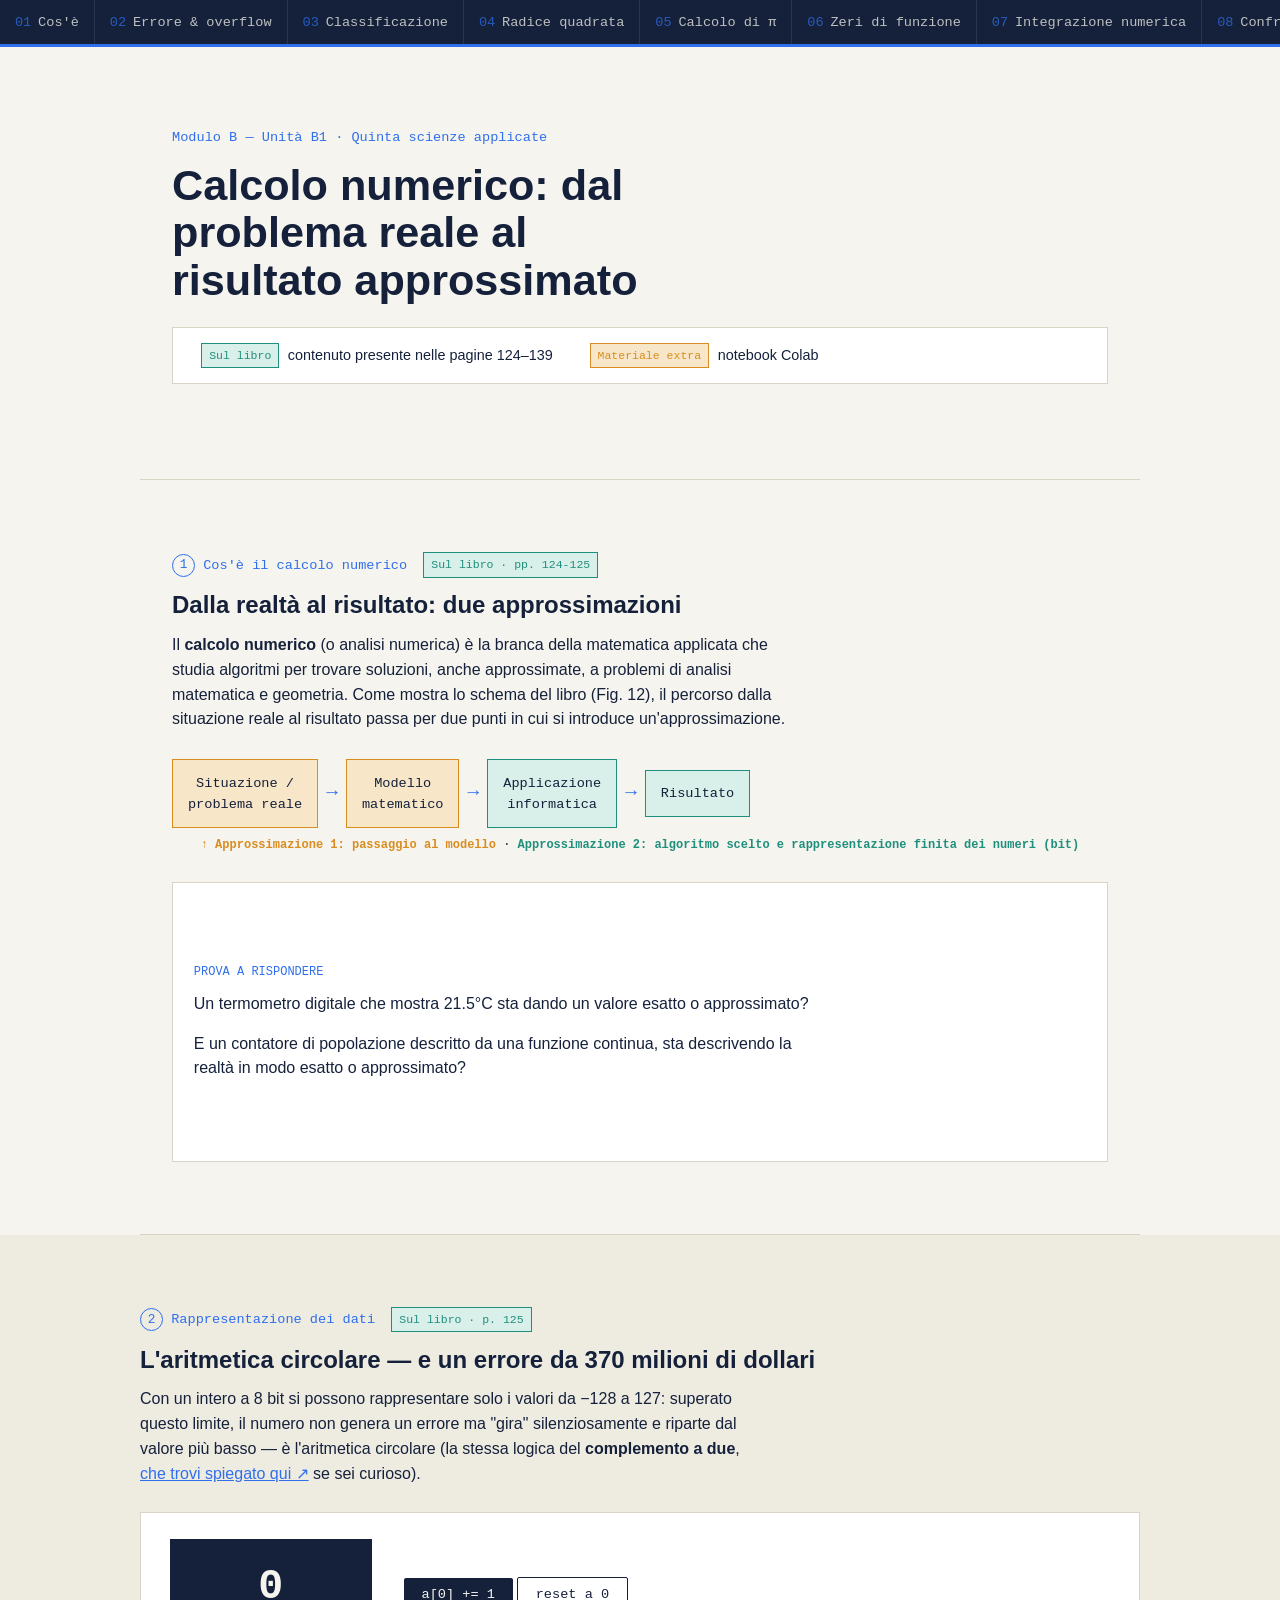
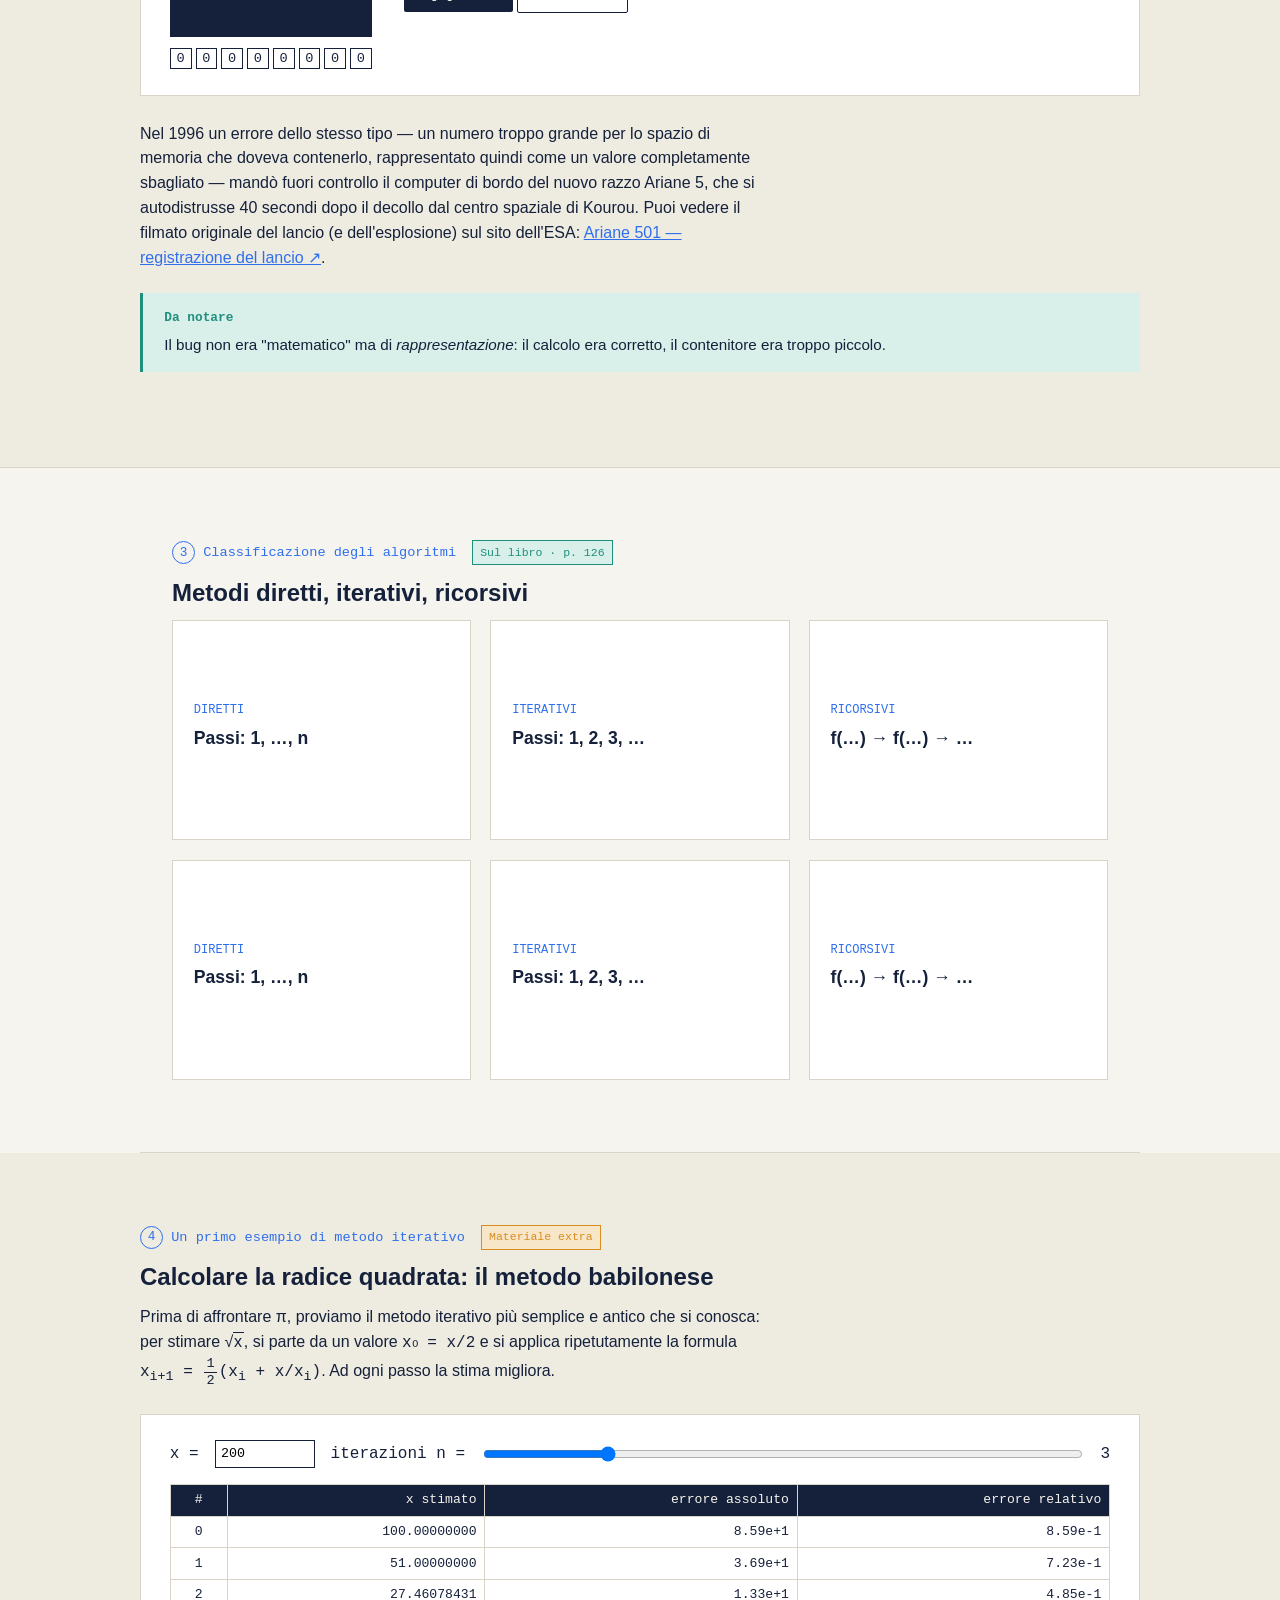
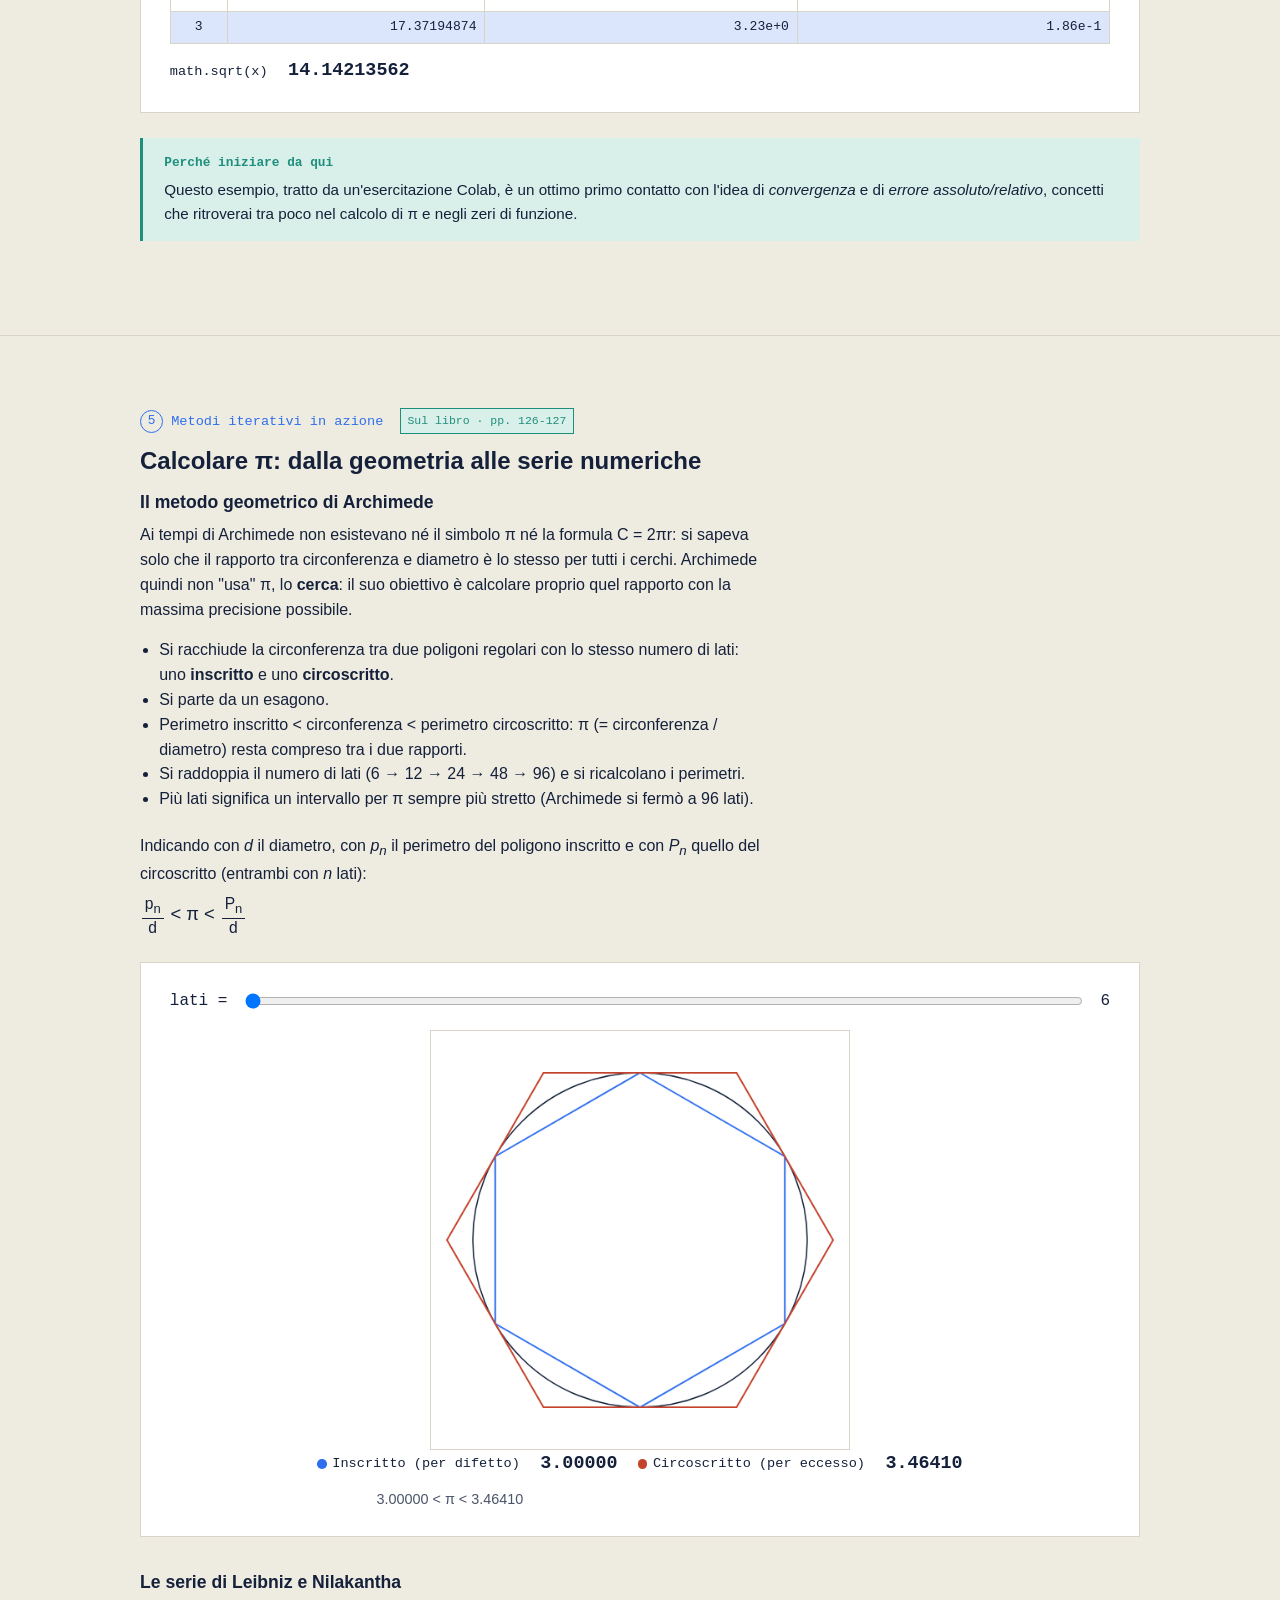
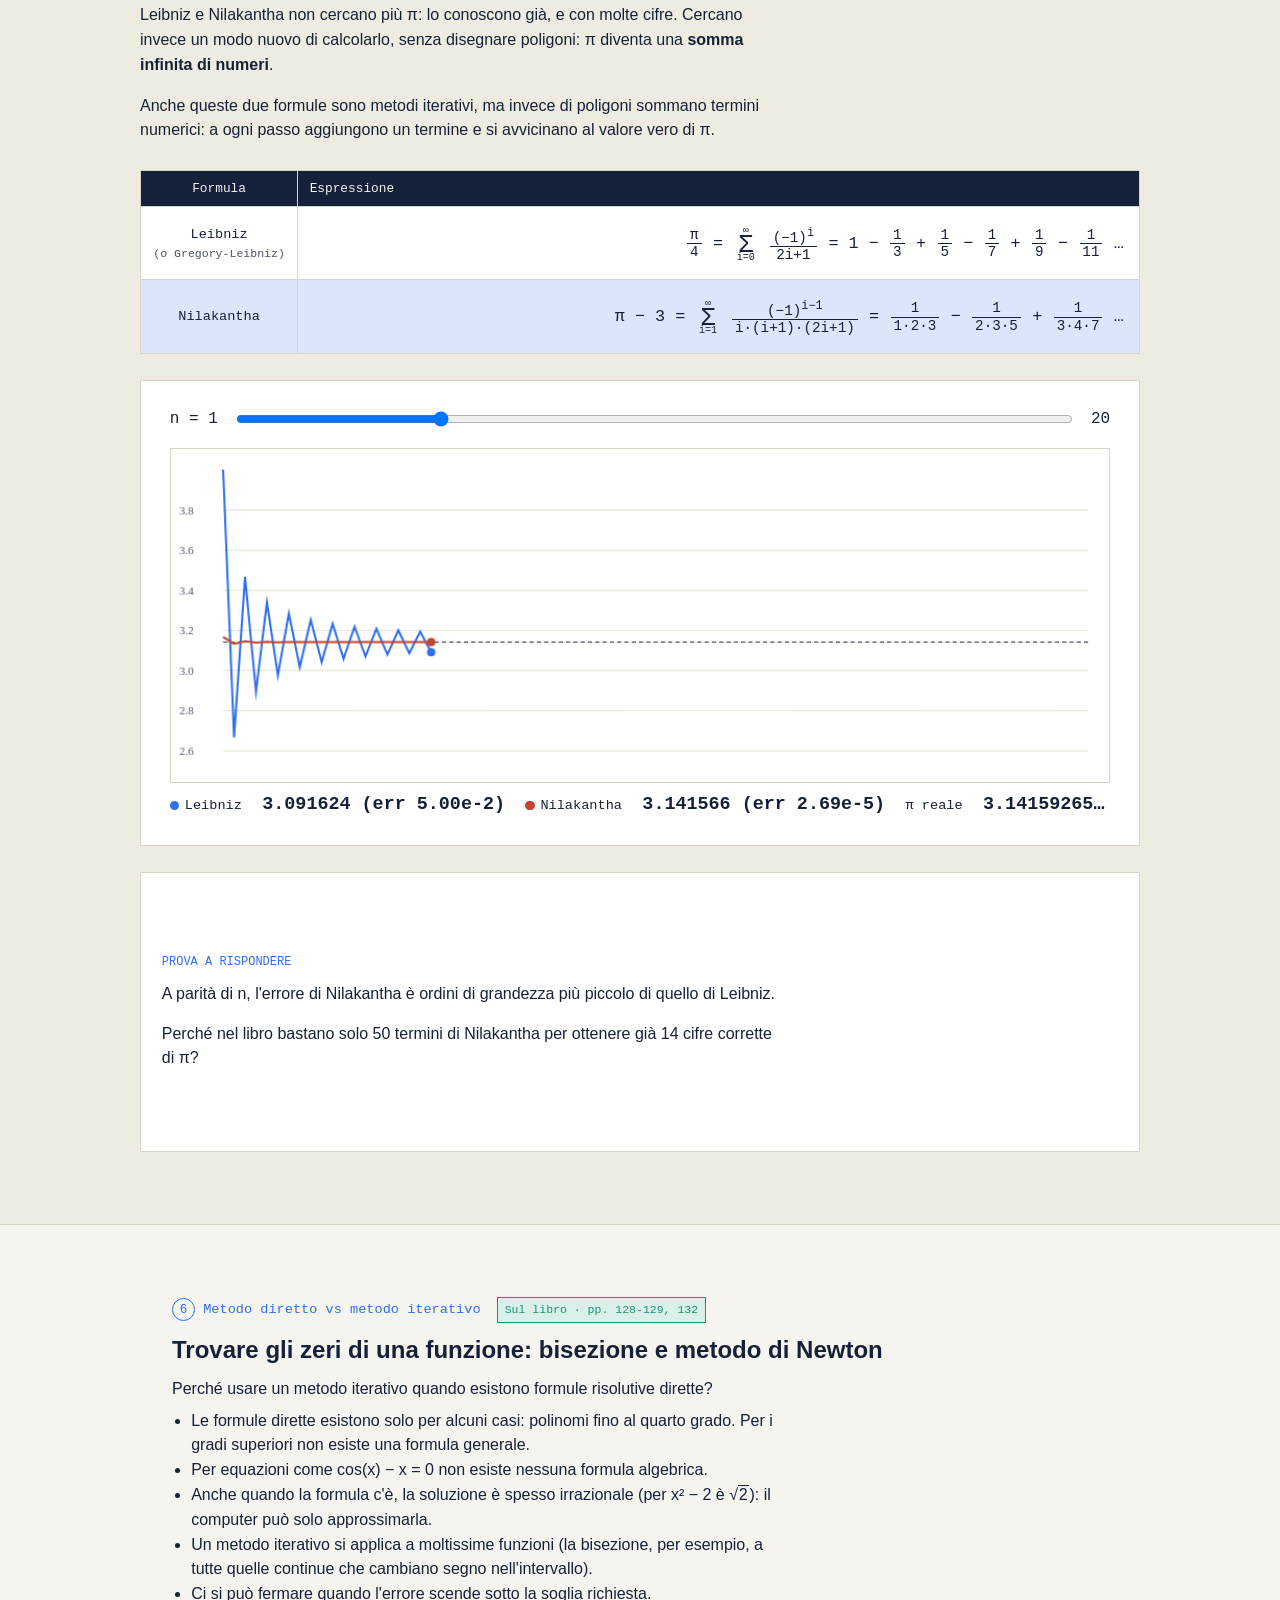
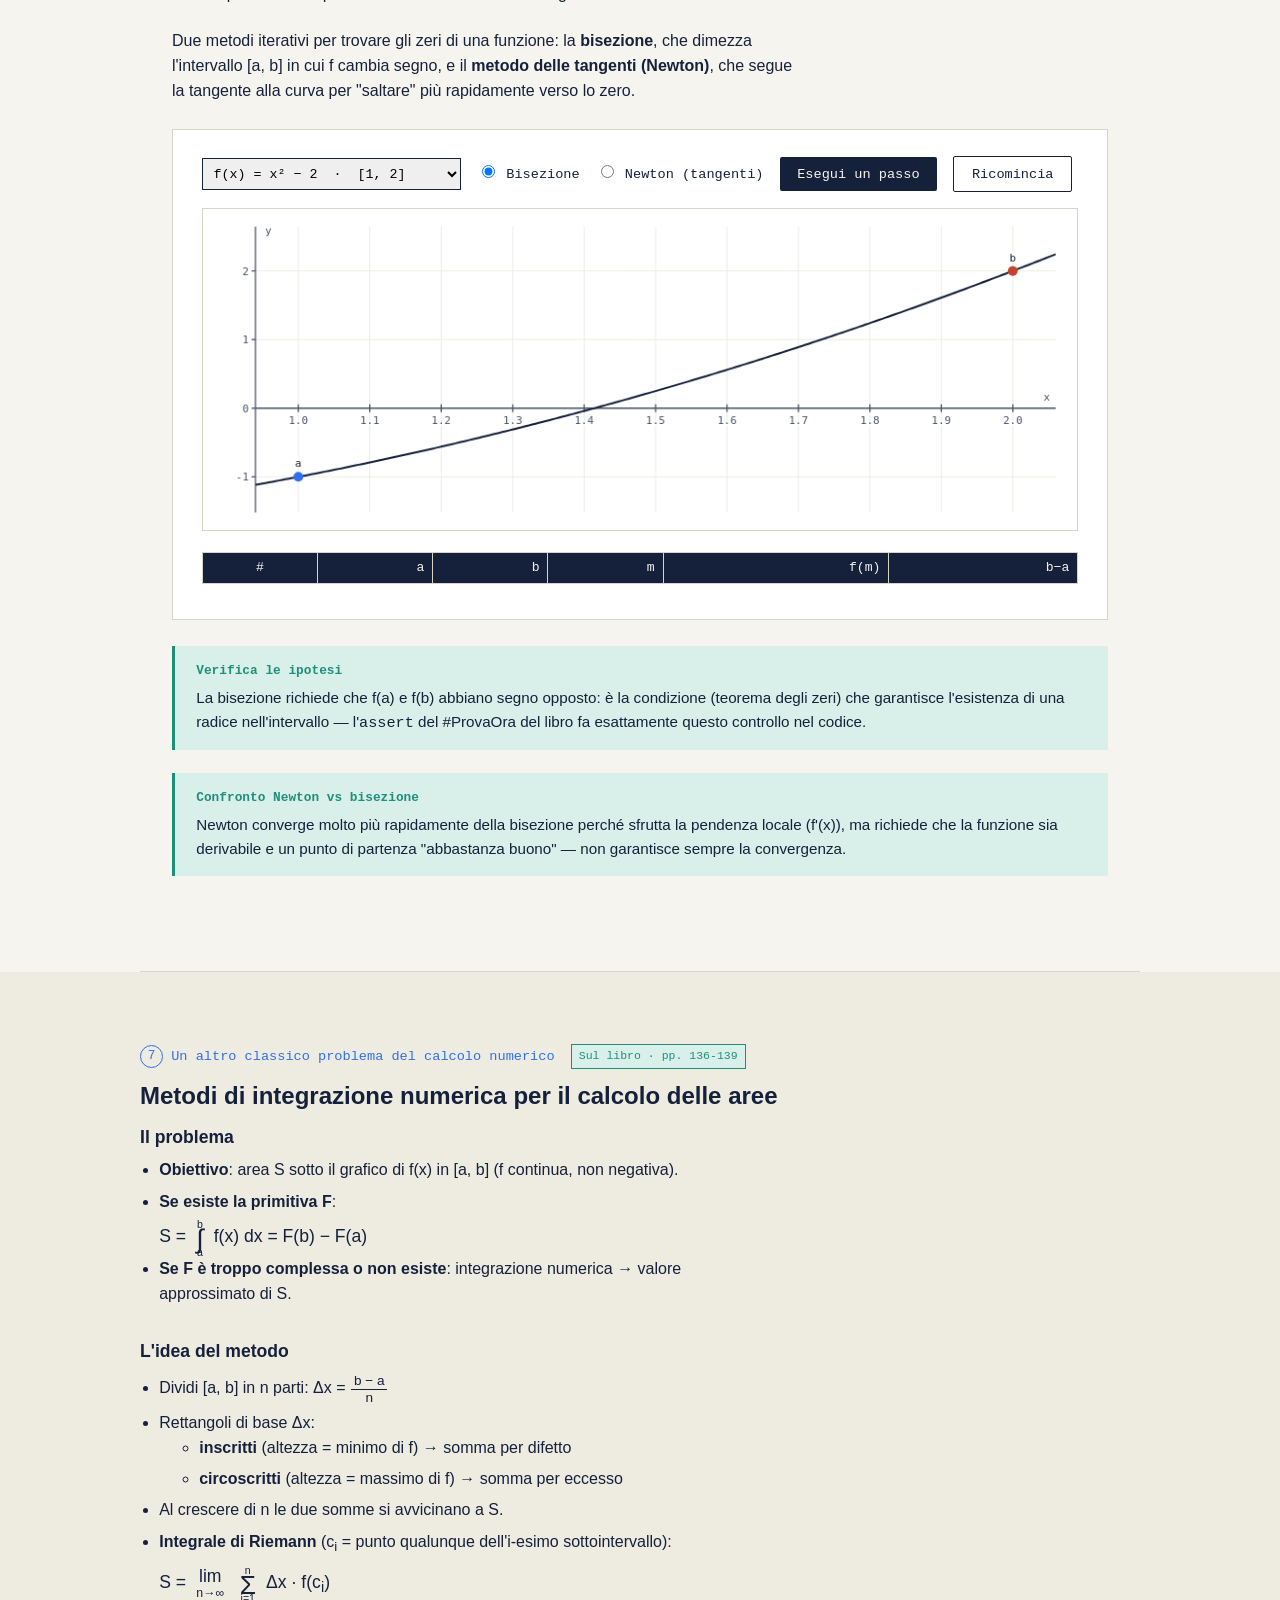
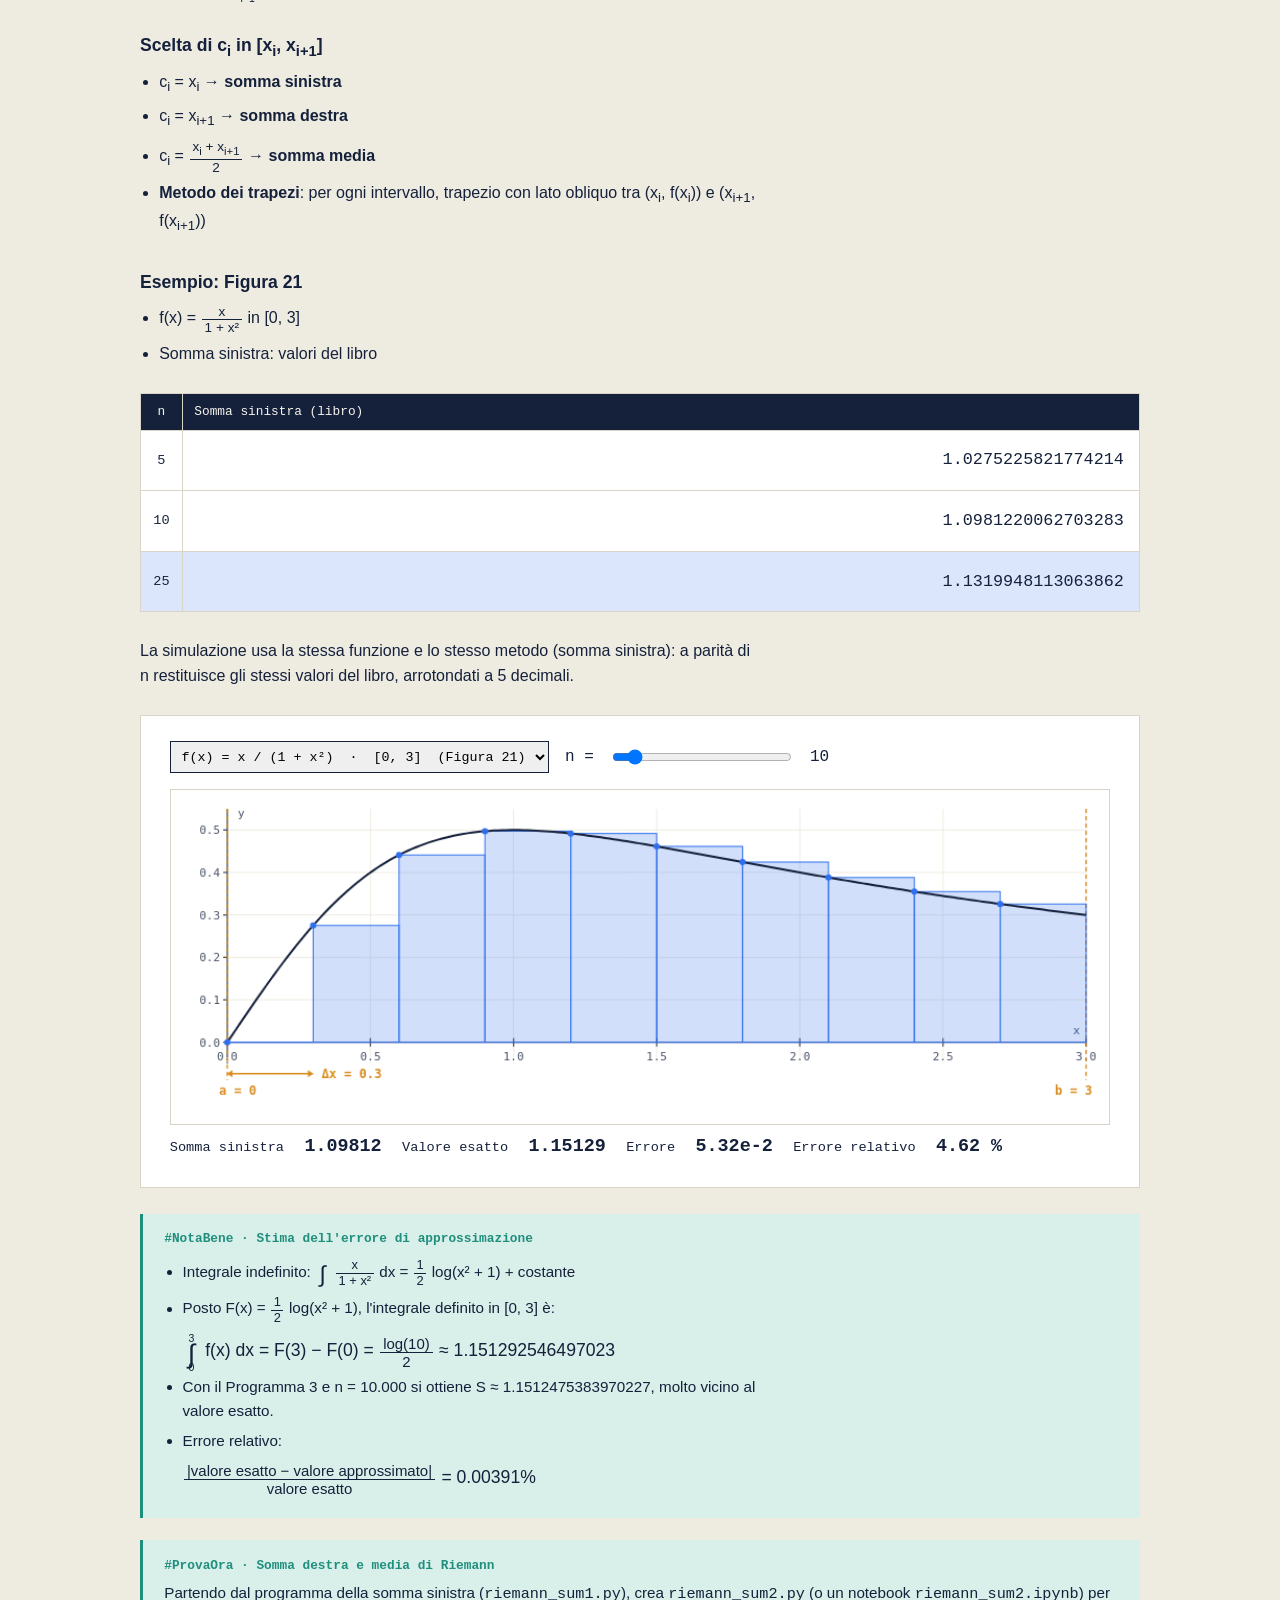
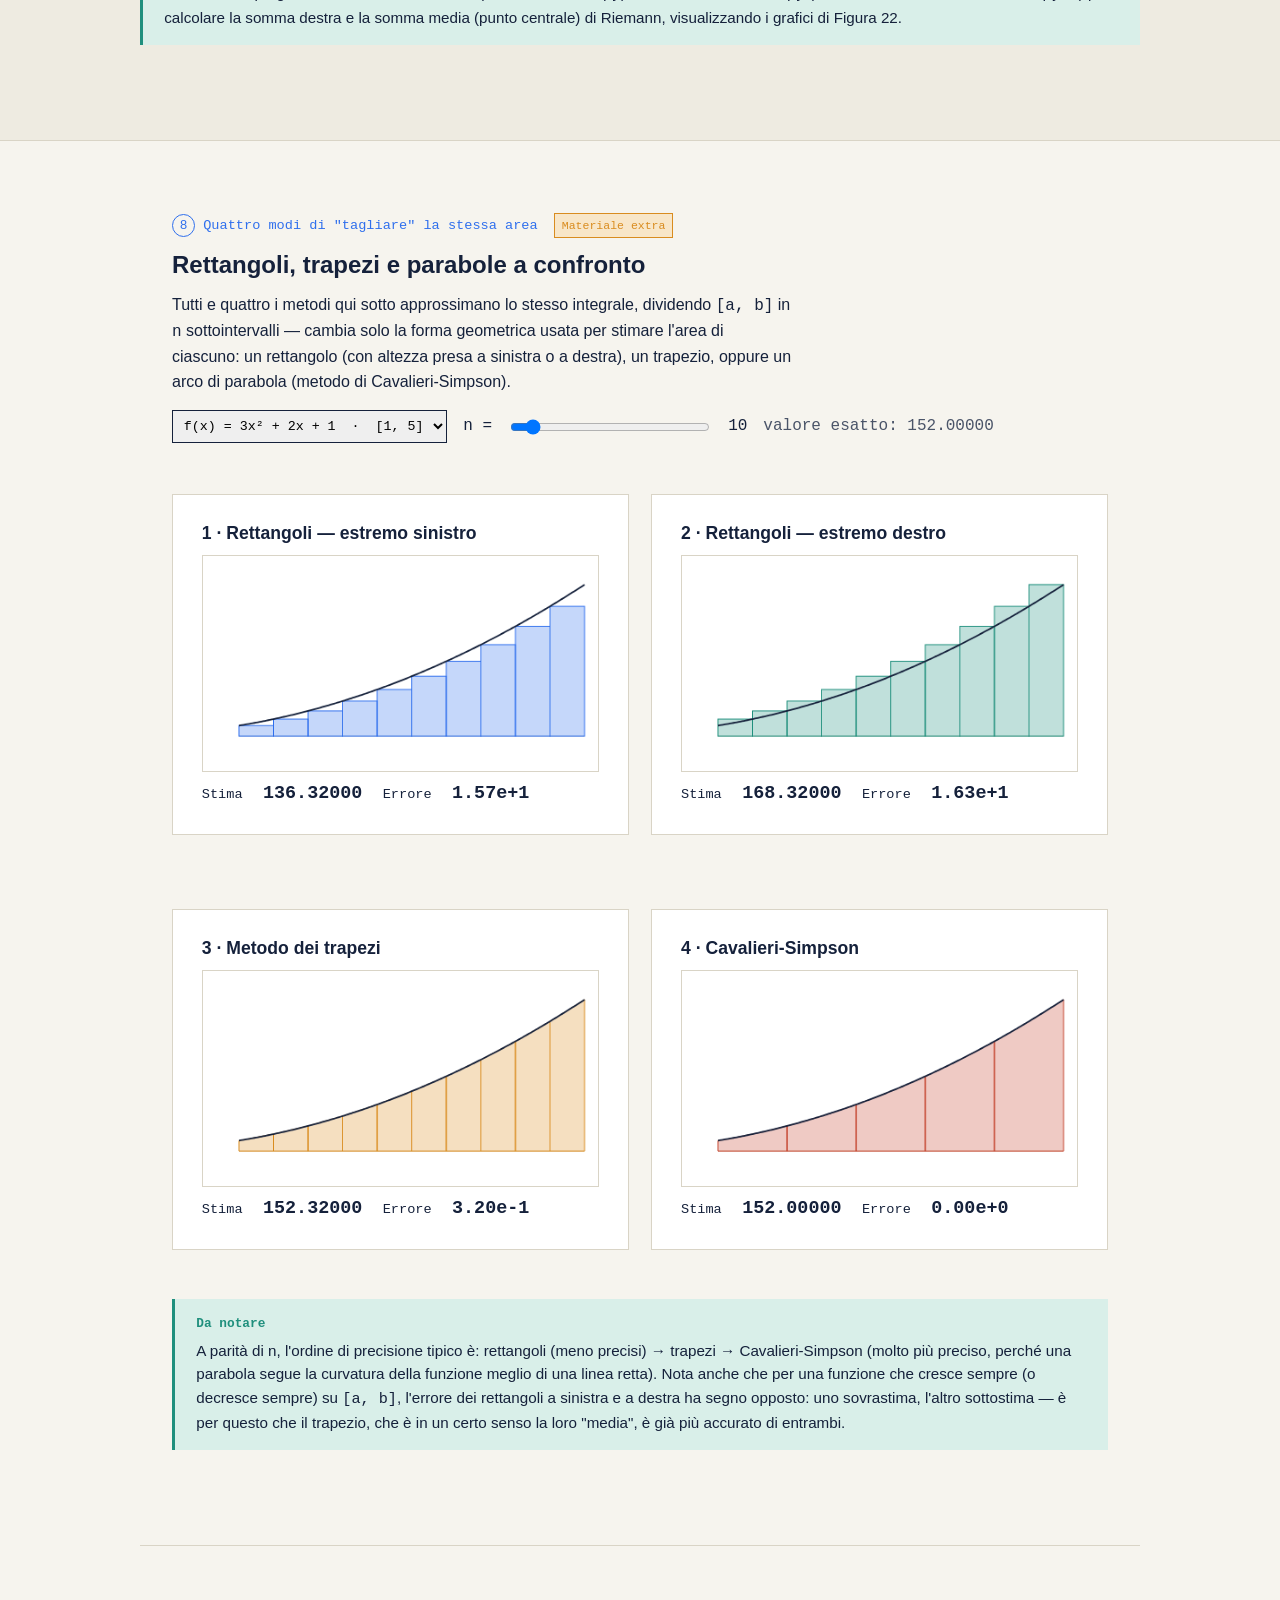
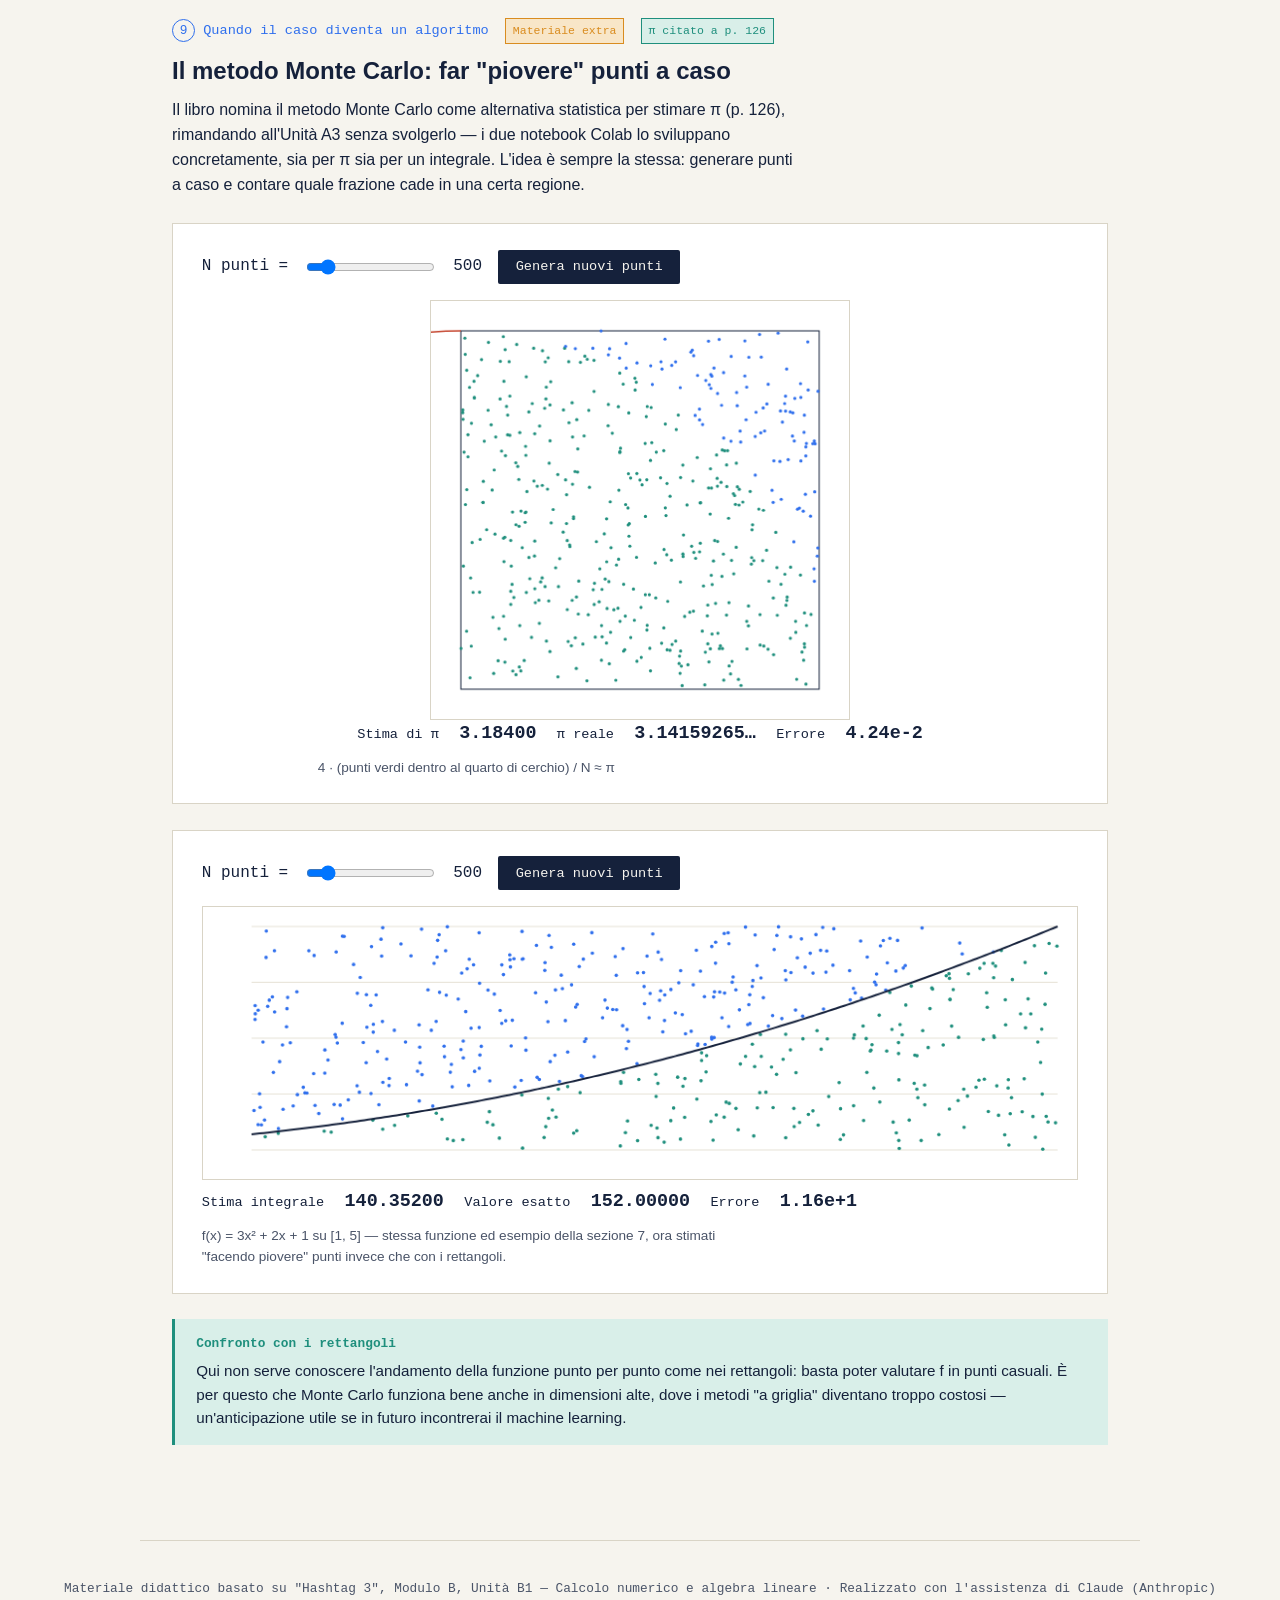
==== 01-IntroErrore.html @ ed048507 "Add files via upload" ====
<!DOCTYPE html>
<!-- saved from url=(0061)https://xvolt-x.github.io/classe_quinta/calcolo_numerico.html -->
<html lang="it"><head><meta http-equiv="Content-Type" content="text/html; charset=UTF-8">

<meta name="viewport" content="width=device-width, initial-scale=1.0">
<title>Calcolo numerico</title>
<link rel="preconnect" href="https://fonts.googleapis.com/">
<link href="./01-IntroErrore_files/css2" rel="stylesheet">
<style>
:root{
  --paper:#f6f4ee;
  --paper-dim:#eeebe1;
  --ink:#15213b;
  --ink-soft:#4a5468;
  --blue:#2f6fed;
  --blue-dim:#dbe6fd;
  --teal:#1f8f7d;
  --teal-dim:#d9efe9;
  --amber:#d98c1f;
  --amber-dim:#f8e6c8;
  --red:#c4432c;
  --line:#d9d4c6;
  --radius:2px;
}
*{box-sizing:border-box;}
html{scroll-behavior:smooth;}
body{
  margin:0;
  background:var(--paper);
  color:var(--ink);
  font-family:'IBM Plex Sans',sans-serif;
  line-height:1.55;
}
code, .mono{font-family:'IBM Plex Mono',monospace;}
.sqrt{white-space:nowrap;}
.sqrt .rad-inner{border-top:1.5px solid currentColor; padding:0 .12em 0 .04em;}
.frac{display:inline-flex; flex-direction:column; vertical-align:middle; text-align:center; font-size:.85em; line-height:1.15em; margin:0 .1em; position:relative; top:.05em;}
.frac .num{border-bottom:1.3px solid currentColor; padding:0 .2em;}
.frac .den{padding:0 .2em;}
.sigma{position:relative; display:inline-block; font-size:1.5em; vertical-align:middle; margin:0 .2em; line-height:1; top:.08em;}
.sigma .lim-top{position:absolute; top:-0.7em; left:50%; transform:translateX(-50%); font-size:.4em; white-space:nowrap;}
.sigma .lim-bot{position:absolute; bottom:-0.5em; left:50%; transform:translateX(-50%); font-size:.4em; white-space:nowrap;}
.bullets{max-width:70ch; padding-left:1.2em; margin:0 0 1.4em;}
.bullets li{margin-bottom:.4em;}
.bullets .formula-line{margin:.5em 0 .3em;}
.formula-line{font-size:1.1rem;}
.lim{display:inline-flex; flex-direction:column; align-items:center; vertical-align:middle; line-height:1.15; margin:0 .3em;}
.lim .lim-sub{font-size:.7em;}
.formula-table{width:100%; border-collapse:collapse; margin:1.6em 0; font-size:1.05rem; background:#fff; border:1px solid var(--line);}
.formula-table th{background:var(--ink); color:var(--paper); text-align:left; padding:.6em .9em; font-family:'IBM Plex Mono',monospace; font-size:.8rem; font-weight:500;}
.formula-table td{padding:1em .9em; border-top:1px solid var(--line); vertical-align:middle;}
.formula-table td:first-child{font-family:'IBM Plex Mono',monospace; font-size:.85rem; white-space:nowrap; width:1%;}
.formula-table td:first-child .sub{display:block; color:var(--ink-soft); font-size:.85em; font-weight:400;}
h1,h2,h3{font-weight:600; margin:0 0 .4em 0;}
p{margin:0 0 1em 0; max-width:70ch;}
a{color:var(--blue);}

/* ---- Nav ---- */
nav.toc{
  position:sticky; top:0; z-index:50;
  background:var(--ink); color:var(--paper);
  display:flex; overflow-x:auto; white-space:nowrap;
  border-bottom:3px solid var(--blue);
}
nav.toc a{
  color:var(--paper); text-decoration:none;
  padding:.85em 1.1em; font-size:.85rem; font-family:'IBM Plex Mono',monospace;
  border-right:1px solid rgba(255,255,255,.12);
  opacity:.75;
}
nav.toc a:hover{opacity:1; background:rgba(255,255,255,.06);}
nav.toc a span.n{color:var(--blue); margin-right:.5em;}

/* ---- Hero ---- */
header.hero{
  padding:5em 2em 4em;
  max-width:1000px; margin:0 auto;
  border-bottom:1px solid var(--line);
}
header.hero .eyebrow{
  font-family:'IBM Plex Mono',monospace; color:var(--blue);
  font-size:.85rem; margin-bottom:1em;
}
header.hero h1{
  font-size:clamp(1.8rem, 4vw, 2.7rem);
  line-height:1.1; max-width:20ch;
}
header.hero .sub{font-size:1.15rem; color:var(--ink-soft); max-width:60ch;}
.hero-meta{
  display:flex; gap:2em; margin-top:2em; flex-wrap:wrap;
  font-family:'IBM Plex Mono',monospace; font-size:.85rem; color:var(--ink-soft);
}
.hero-meta div span{display:block; color:var(--ink); font-size:1.3rem; font-weight:600; font-family:'IBM Plex Sans',sans-serif;}

/* ---- Sections ---- */
section{
  max-width:1000px; margin:0 auto; padding:4.5em 2em;
  border-bottom:1px solid var(--line);
}
section.alt{background:var(--paper-dim);max-width:none;}
section.alt > .inner{max-width:1000px; margin:0 auto;}
.kicker{
  font-family:'IBM Plex Mono',monospace; color:var(--blue); font-size:.85rem;
  display:flex; align-items:center; gap:.6em; margin-bottom:.6em;
}
.kicker .num{
  width:1.8em; height:1.8em; border:1px solid var(--blue); border-radius:50%;
  display:flex; align-items:center; justify-content:center; color:var(--blue); font-size:.8rem;
}
h2{font-size:1.5rem;}
h3{font-size:1.1rem; margin-top:1.8em;}

.badge{
  font-family:'IBM Plex Mono',monospace; font-size:.72rem; padding:.25em .6em;
  border:1px solid; display:inline-block; margin-left:.7em; vertical-align:middle;
}
.badge.onbook{color:var(--teal); border-color:var(--teal); background:var(--teal-dim);}
.badge.extra{color:var(--amber); border-color:var(--amber); background:var(--amber-dim);}
.legend-box{
  display:flex; gap:2em; flex-wrap:wrap; align-items:center;
  border:1px solid var(--line); background:#fff; padding:1em 1.4em; margin:1.6em 0 2.2em;
  font-size:.9rem;
}
.legend-box .item{display:flex; align-items:center; gap:.6em;}

/* ---- Teacher callout ---- */
.teacher-note{
  border-left:3px solid var(--teal); background:var(--teal-dim);
  padding:1em 1.4em; margin:1.5em 0; font-size:.95rem;
}
.teacher-note strong{color:var(--teal); font-family:'IBM Plex Mono',monospace; font-size:.8rem; display:block; margin-bottom:.4em; text-transform:none;}

/* ---- Card / panel ---- */
.panel{
  background:#fff; border:1px solid var(--line); padding:1.6em 1.8em; margin:1.6em 0;
}
.grid2{display:grid; grid-template-columns:1fr 1fr; gap:1.4em;}
.grid3{display:grid; grid-template-columns:repeat(3,1fr); gap:1.2em;}
@media(max-width:820px){.grid2,.grid3{grid-template-columns:1fr;}}

/* ---- Buttons ---- */
button{
  font-family:'IBM Plex Mono',monospace; font-size:.85rem;
  background:var(--ink); color:var(--paper); border:none;
  padding:.7em 1.3em; cursor:pointer; border-radius:var(--radius);
}
button:hover{background:var(--blue);}
button.secondary{background:none; color:var(--ink); border:1px solid var(--ink);}
button.secondary:hover{background:var(--ink); color:var(--paper);}
button:disabled{opacity:.4; cursor:not-allowed;}

/* ---- Schema figura 12 ---- */
.schema{display:flex; align-items:center; gap:.6em; flex-wrap:wrap; margin:2em 0; font-family:'IBM Plex Mono',monospace; font-size:.85rem;}
.schema .box{border:1px solid var(--ink); padding:.9em 1.1em; background:#fff; text-align:center;}
.schema .box.g1{background:var(--amber-dim); border-color:var(--amber);}
.schema .box.g2{background:var(--teal-dim); border-color:var(--teal);}
.schema .arrow{color:var(--blue); font-size:1.2rem;}
.schema .approx{font-size:.75rem; text-align:center; width:100%;}
.schema .approx .a1{color:var(--amber); font-weight:600;}
.schema .approx .a2{color:var(--teal); font-weight:600;}

/* ---- Overflow demo ---- */
.overflow-box{display:flex; gap:2em; align-items:center; flex-wrap:wrap;}
.byte-display{
  font-family:'IBM Plex Mono',monospace; font-size:2.6rem; font-weight:600;
  background:var(--ink); color:var(--paper); padding:.4em .7em; min-width:3.5em; text-align:center;
  transition:background .15s;
}
.byte-display.overflow{background:var(--red); animation:shake .35s;}
@keyframes shake{0%,100%{transform:translateX(0);}25%{transform:translateX(-6px);}75%{transform:translateX(6px);}}
.bits{display:flex; gap:.25em; margin-top:.7em;}
.bit{width:1.6em; height:1.6em; border:1px solid var(--ink); display:flex; align-items:center; justify-content:center; font-family:'IBM Plex Mono',monospace; font-size:.85rem;}
.bit.on{background:var(--blue); color:#fff;}
.overflow-msg{font-family:'IBM Plex Mono',monospace; font-size:.85rem; color:var(--red); min-height:1.4em;}

/* ---- Flip cards ---- */
.flip-card{perspective:1000px; height:220px; cursor:pointer;}
.flip-card.tall{height:280px;}
.flip-inner{position:relative; width:100%; height:100%; transition:transform .5s; transform-style:preserve-3d;}
.flip-card.flipped .flip-inner{transform:rotateY(180deg);}
.flip-face{position:absolute; width:100%; height:100%; backface-visibility:hidden; border:1px solid var(--line); padding:1.3em; background:#fff; display:flex; flex-direction:column; justify-content:center;}
.flip-face.back{transform:rotateY(180deg); background:var(--ink); color:var(--paper); font-size:.9rem;}
.flip-face .tag{font-family:'IBM Plex Mono',monospace; font-size:.75rem; color:var(--blue);}
.flip-face h3{margin-top:.3em;}
.flip-hint{font-family:'IBM Plex Mono',monospace; font-size:.7rem; color:var(--ink-soft); margin-top:.6em;}

/* ---- Pi section ---- */
.pi-controls{display:flex; align-items:center; gap:1em; flex-wrap:wrap; margin-bottom:1em;}
.pi-controls input[type=range]{flex:1; min-width:180px;}
.pi-readouts{display:flex; gap:1.5em; flex-wrap:wrap; font-family:'IBM Plex Mono',monospace; font-size:.85rem;}
.pi-readouts .val{font-size:1.15rem; font-weight:600;}
.leg{display:inline-flex; align-items:center; gap:.4em;}
.dot{width:.7em; height:.7em; border-radius:50%; display:inline-block;}

/* ---- Bisection ---- */
.bisec-controls{display:flex; gap:1em; align-items:center; flex-wrap:wrap; margin-bottom:1em;}
select{font-family:'IBM Plex Mono',monospace; padding:.5em; border:1px solid var(--ink);}
table{border-collapse:collapse; width:100%; font-family:'IBM Plex Mono',monospace; font-size:.82rem; margin-top:1em;}
th,td{border:1px solid var(--line); padding:.4em .6em; text-align:right;}
th{background:var(--ink); color:var(--paper); font-weight:500;}
td:first-child, th:first-child{text-align:center;}
tbody tr:last-child{background:var(--blue-dim);}
.converged{color:var(--teal); font-family:'IBM Plex Mono',monospace; font-size:.85rem; margin-top:.7em;}

/* ---- Quiz ---- */
.quiz-q{border:1px solid var(--line); background:#fff; padding:1.3em 1.5em; margin-bottom:1.2em;}
.quiz-q p.qtext{font-weight:600; margin-bottom:.8em;}
.quiz-q label{display:block; padding:.4em 0; cursor:pointer; font-size:.95rem;}
.quiz-feedback{margin-top:.8em; font-family:'IBM Plex Mono',monospace; font-size:.85rem; padding:.6em; display:none;}
.quiz-feedback.ok{background:var(--teal-dim); color:var(--teal); display:block;}
.quiz-feedback.ko{background:#fbe4de; color:var(--red); display:block;}

/* ---- Resources ---- */
.resource{border-left:3px solid var(--amber); background:var(--amber-dim); padding:1em 1.3em; margin-bottom:1em;}
.resource .tag{font-family:'IBM Plex Mono',monospace; font-size:.75rem; color:var(--amber); font-weight:600;}

footer{padding:3em 2em; text-align:center; color:var(--ink-soft); font-family:'IBM Plex Mono',monospace; font-size:.8rem;}
</style>
</head>
<body>

<nav class="toc">
  <a href="https://xvolt-x.github.io/classe_quinta/calcolo_numerico.html#intro"><span class="n">01</span>Cos'è</a>
  <a href="https://xvolt-x.github.io/classe_quinta/calcolo_numerico.html#overflow"><span class="n">02</span>Errore &amp; overflow</a>
  <a href="https://xvolt-x.github.io/classe_quinta/calcolo_numerico.html#classi"><span class="n">03</span>Classificazione</a>
  <a href="https://xvolt-x.github.io/classe_quinta/calcolo_numerico.html#radice"><span class="n">04</span>Radice quadrata</a>
  <a href="https://xvolt-x.github.io/classe_quinta/calcolo_numerico.html#pigreco"><span class="n">05</span>Calcolo di π</a>
  <a href="https://xvolt-x.github.io/classe_quinta/calcolo_numerico.html#bisezione"><span class="n">06</span>Zeri di funzione</a>
  <a href="https://xvolt-x.github.io/classe_quinta/calcolo_numerico.html#integrazione"><span class="n">07</span>Integrazione numerica</a>
  <a href="https://xvolt-x.github.io/classe_quinta/calcolo_numerico.html#confronto"><span class="n">08</span>Confronto: 4 metodi</a>
  <a href="https://xvolt-x.github.io/classe_quinta/calcolo_numerico.html#montecarlo"><span class="n">09</span>Metodo Monte Carlo</a>
</nav>

<header class="hero">
  <div class="eyebrow">Modulo B — Unità B1 · Quinta scienze applicate</div>
  <h1>Calcolo numerico: dal problema reale al risultato approssimato</h1>
  <div class="legend-box">
    <div class="item"><span class="badge onbook">Sul libro</span><span>contenuto presente nelle pagine 124–139</span></div>
    <div class="item"><span class="badge extra">Materiale extra</span><span>notebook Colab</span></div>
  </div>
</header>

<section id="intro">
  <div class="kicker"><span class="num">1</span>Cos'è il calcolo numerico<span class="badge onbook">Sul libro · pp. 124-125</span></div>
  <h2>Dalla realtà al risultato: due approssimazioni</h2>
  <p>Il <strong>calcolo numerico</strong> (o analisi numerica) è la branca della matematica applicata che studia algoritmi per trovare soluzioni, anche approssimate, a problemi di analisi matematica e geometria. Come mostra lo schema del libro (Fig. 12), il percorso dalla situazione reale al risultato passa per due punti in cui si introduce un'approssimazione.</p>

  <div class="schema">
    <div class="box g1">Situazione /<br>problema reale</div>
    <div class="arrow">→</div>
    <div class="box g1">Modello<br>matematico</div>
    <div class="arrow">→</div>
    <div class="box g2">Applicazione<br>informatica</div>
    <div class="arrow">→</div>
    <div class="box g2">Risultato</div>
    <div class="approx"><span class="a1">↑ Approssimazione 1: passaggio al modello</span> · <span class="a2">Approssimazione 2: algoritmo scelto e rappresentazione finita dei numeri (bit)</span></div>
  </div>

  <div class="flip-card tall" id="approxFlip">
    <div class="flip-inner">
      <div class="flip-face front">
        <span class="tag">PROVA A RISPONDERE</span>
        <p style="margin:.7em 0 0">Un termometro digitale che mostra 21.5°C sta dando un valore esatto o approssimato?</p>
        <p style="margin:.9em 0 0">E un contatore di popolazione descritto da una funzione continua, sta descrivendo la realtà in modo esatto o approssimato?</p>
      </div>
      <div class="flip-face back">
        <p style="margin:0 0 .8em 0"><strong>Termometro:</strong> valore approssimato — la temperatura reale varia con continuità, ma lo strumento la arrotonda a una cifra decimale (approssimazione nella misura).</p>
        <p style="margin:0"><strong>Popolazione:</strong> anche qui approssimato. Le persone si contano a interi (1, 2, 3…), mai a "2,7 persone": la realtà è <em>discreta</em>. Descriverla con una funzione continua è una semplificazione — è esattamente il passaggio "Situazione reale → Modello matematico".</p>
      </div>
    </div>
  </div>
</section>

<section id="overflow" class="alt"><div class="inner">
  <div class="kicker"><span class="num">2</span>Rappresentazione dei dati<span class="badge onbook">Sul libro · p. 125</span></div>
  <h2>L'aritmetica circolare — e un errore da 370 milioni di dollari</h2>
  <p>Con un intero a 8 bit si possono rappresentare solo i valori da −128 a 127: superato questo limite, il numero non genera un errore ma "gira" silenziosamente e riparte dal valore più basso — è l'aritmetica circolare (la stessa logica del <strong>complemento a due</strong>, <a href="https://infodoc.altervista.org/esercizi-risolti-conversioni-binario-ottale-esadecimale-con-spiegazione/numeri-relativi-rappresentazione-in-modulo-e-segno-e-in-complemento-a-2/" target="_blank" rel="noopener">che trovi spiegato qui ↗</a> se sei curioso).</p>

  <div class="panel">
    <div class="overflow-box">
      <div>
        <div class="byte-display mono" id="byteVal">0</div>
        <div class="bits" id="bitsRow"><div class="bit">0</div><div class="bit">0</div><div class="bit">0</div><div class="bit">0</div><div class="bit">0</div><div class="bit">0</div><div class="bit">0</div><div class="bit">0</div></div>
      </div>
      <div>
        <button id="incBtn">a[0] += 1</button>
        <button class="secondary" id="resetBtn">reset a 0</button>
        <div class="overflow-msg" id="overflowMsg"></div>
      </div>
    </div>
  </div>

  <p>Nel 1996 un errore dello stesso tipo — un numero troppo grande per lo spazio di memoria che doveva contenerlo, rappresentato quindi come un valore completamente sbagliato — mandò fuori controllo il computer di bordo del nuovo razzo Ariane 5, che si autodistrusse 40 secondi dopo il decollo dal centro spaziale di Kourou. Puoi vedere il filmato originale del lancio (e dell'esplosione) sul sito dell'ESA: <a href="https://www.esa.int/ESA_Multimedia/Videos/1996/06/Ariane_501_recording_launch_pad_before_and_at_launch" target="_blank" rel="noopener">Ariane 501 — registrazione del lancio ↗</a>.</p>

  <div class="teacher-note"><strong>Da notare</strong>Il bug non era "matematico" ma di <em>rappresentazione</em>: il calcolo era corretto, il contenitore era troppo piccolo.</div>
</div></section>

<section id="classi">
  <div class="kicker"><span class="num">3</span>Classificazione degli algoritmi<span class="badge onbook">Sul libro · p. 126</span></div>
  <h2>Metodi diretti, iterativi, ricorsivi</h2>

  <div class="grid3" id="flipCards"><div class="flip-card"><div class="flip-inner">
      <div class="flip-face front"><span class="tag">DIRETTI</span><h3>Passi: 1, …, n</h3></div>
      <div class="flip-face back"><p style="margin:0">Calcolano la soluzione in un numero prevedibile e finito di passi. Esempio: la formula risolutiva di un'equazione di secondo grado.</p></div>
    </div></div><div class="flip-card"><div class="flip-inner">
      <div class="flip-face front"><span class="tag">ITERATIVI</span><h3>Passi: 1, 2, 3, …</h3></div>
      <div class="flip-face back"><p style="margin:0">Partono da valori iniziali e convergono passo dopo passo verso la soluzione. L'approssimazione dipende da quando ci si ferma. Esempio: le serie di Leibniz e Nilakantha per π.</p></div>
    </div></div><div class="flip-card"><div class="flip-inner">
      <div class="flip-face front"><span class="tag">RICORSIVI</span><h3>f(…) → f(…) → …</h3></div>
      <div class="flip-face back"><p style="margin:0">Calcolano valori sempre più vicini alla soluzione tramite una funzione che richiama se stessa.</p></div>
    </div></div></div>
</section>

<section id="radice" class="alt"><div class="inner">
  <div class="kicker"><span class="num">4</span>Un primo esempio di metodo iterativo<span class="badge extra">Materiale extra</span></div>
  <h2>Calcolare la radice quadrata: il metodo babilonese</h2>
  <p>Prima di affrontare π, proviamo il metodo iterativo più semplice e antico che si conosca: per stimare <span class="sqrt">√<span class="rad-inner">x</span></span>, si parte da un valore <code>x₀ = x/2</code> e si applica ripetutamente la formula <code>x<sub>i+1</sub> = <span class="frac"><span class="num">1</span><span class="den">2</span></span>(x<sub>i</sub> + x/x<sub>i</sub>)</code>. Ad ogni passo la stima migliora.</p>

  <div class="panel">
    <div class="pi-controls">
      <span class="mono">x = </span>
      <input type="number" id="radiceX" value="200" min="0.01" step="1" style="width:100px; font-family:'IBM Plex Mono',monospace; padding:.4em; border:1px solid var(--ink)">
      <span class="mono">iterazioni n = </span>
      <input type="range" id="radiceSlider" min="0" max="15" value="3">
      <span class="mono" id="radiceSliderVal">3</span>
    </div>
    <table id="radiceTable">
      <thead><tr><th>#</th><th>x stimato</th><th>errore assoluto</th><th>errore relativo</th></tr></thead>
      <tbody><tr><td>0</td><td>100.00000000</td><td>8.59e+1</td><td>8.59e-1</td></tr><tr><td>1</td><td>51.00000000</td><td>3.69e+1</td><td>7.23e-1</td></tr><tr><td>2</td><td>27.46078431</td><td>1.33e+1</td><td>4.85e-1</td></tr><tr><td>3</td><td>17.37194874</td><td>3.23e+0</td><td>1.86e-1</td></tr></tbody>
    </table>
    <div class="pi-readouts" style="margin-top:1em">
      <span class="leg">math.sqrt(x)</span><span class="val mono" id="radiceExact">14.14213562</span>
    </div>
  </div>

  <div class="teacher-note"><strong>Perché iniziare da qui</strong>Questo esempio, tratto da un'esercitazione Colab, è un ottimo primo contatto con l'idea di <em>convergenza</em> e di <em>errore assoluto/relativo</em>, concetti che ritroverai tra poco nel calcolo di π e negli zeri di funzione.</div>
</div></section>

<section id="pigreco" class="alt"><div class="inner">
  <div class="kicker"><span class="num">5</span>Metodi iterativi in azione<span class="badge onbook">Sul libro · pp. 126-127</span></div>
  <h2>Calcolare π: dalla geometria alle serie numeriche</h2>

  <h3 style="margin-top:0">Il metodo geometrico di Archimede</h3>
  <p>Ai tempi di Archimede non esistevano né il simbolo π né la formula C = 2πr: si sapeva solo che il rapporto tra circonferenza e diametro è lo stesso per tutti i cerchi. Archimede quindi non "usa" π, lo <strong>cerca</strong>: il suo obiettivo è calcolare proprio quel rapporto con la massima precisione possibile.</p>
  <ul style="max-width:70ch; padding-left:1.2em; margin:0 0 1.4em">
    <li>Si racchiude la circonferenza tra due poligoni regolari con lo stesso numero di lati: uno <strong>inscritto</strong> e uno <strong>circoscritto</strong>.</li>
    <li>Si parte da un esagono.</li>
    <li>Perimetro inscritto &lt; circonferenza &lt; perimetro circoscritto: π (= circonferenza / diametro) resta compreso tra i due rapporti.</li>
    <li>Si raddoppia il numero di lati (6 → 12 → 24 → 48 → 96) e si ricalcolano i perimetri.</li>
    <li>Più lati significa un intervallo per π sempre più stretto (Archimede si fermò a 96 lati).</li>
  </ul>

  <p style="margin-bottom:0">Indicando con <em>d</em> il diametro, con <em>p<sub>n</sub></em> il perimetro del poligono inscritto e con <em>P<sub>n</sub></em> quello del circoscritto (entrambi con <em>n</em> lati):</p>
  <p style="font-size:1.15rem; margin:.4em 0 1.4em"><span class="frac"><span class="num">p<sub>n</sub></span><span class="den">d</span></span> &lt; π &lt; <span class="frac"><span class="num">P<sub>n</sub></span><span class="den">d</span></span></p>

  <div class="panel">
    <div class="pi-controls">
      <span class="mono">lati = </span>
      <input type="range" id="archSlider" min="6" max="120" value="6" step="1">
      <span class="mono" id="archSidesVal">6</span>
    </div>
    <canvas id="archCanvas" width="500" height="500" style="width:min(100%,420px); height:auto; border:1px solid var(--line); background:#fff; display:block; margin:0 auto"></canvas>
    <div class="pi-readouts" style="justify-content:center">
      <span class="leg"><span class="dot" style="background:#2f6fed"></span>Inscritto (per difetto)</span>
      <span class="val mono" id="archInVal">3.00000</span>
      <span class="leg"><span class="dot" style="background:#c4432c"></span>Circoscritto (per eccesso)</span>
      <span class="val mono" id="archOutVal">3.46410</span>
    </div>
    <p style="text-align:center; font-size:.9rem; color:var(--ink-soft); margin:.7em 0 0" id="archInterval">3.00000 &lt; π &lt; 3.46410</p>
  </div>

  <h3>Le serie di Leibniz e Nilakantha</h3>
  <p>Leibniz e Nilakantha non cercano più π: lo conoscono già, e con molte cifre. Cercano invece un modo nuovo di calcolarlo, senza disegnare poligoni: π diventa una <strong>somma infinita di numeri</strong>.</p>
  <p>Anche queste due formule sono metodi iterativi, ma invece di poligoni sommano termini numerici: a ogni passo aggiungono un termine e si avvicinano al valore vero di π.</p>

  <table class="formula-table">
    <thead><tr><th>Formula</th><th>Espressione</th></tr></thead>
    <tbody>
      <tr>
        <td>Leibniz<span class="sub">(o Gregory-Leibniz)</span></td>
        <td>
          <span class="frac"><span class="num">π</span><span class="den">4</span></span> =
          <span class="sigma">Σ<span class="lim-top">∞</span><span class="lim-bot">i=0</span></span>
          <span class="frac"><span class="num">(−1)<sup>i</sup></span><span class="den">2i+1</span></span>
          = 1 − <span class="frac"><span class="num">1</span><span class="den">3</span></span> + <span class="frac"><span class="num">1</span><span class="den">5</span></span> − <span class="frac"><span class="num">1</span><span class="den">7</span></span> + <span class="frac"><span class="num">1</span><span class="den">9</span></span> − <span class="frac"><span class="num">1</span><span class="den">11</span></span> …
        </td>
      </tr>
      <tr>
        <td>Nilakantha</td>
        <td>
          π − 3 =
          <span class="sigma">Σ<span class="lim-top">∞</span><span class="lim-bot">i=1</span></span>
          <span class="frac"><span class="num">(−1)<sup>i−1</sup></span><span class="den">i·(i+1)·(2i+1)</span></span>
          = <span class="frac"><span class="num">1</span><span class="den">1·2·3</span></span> − <span class="frac"><span class="num">1</span><span class="den">2·3·5</span></span> + <span class="frac"><span class="num">1</span><span class="den">3·4·7</span></span> …
        </td>
      </tr>
    </tbody>
  </table>

  <div class="panel">
    <div class="pi-controls">
      <span class="mono">n = 1</span>
      <input type="range" id="piSlider" min="1" max="80" value="20">
      <span class="mono" id="piSliderVal">20</span>
    </div>
    <canvas id="piCanvas" width="900" height="320" style="width:100%; height:auto; border:1px solid var(--line); background:#fff;"></canvas>
    <div class="pi-readouts">
      <span class="leg"><span class="dot" style="background:#2f6fed"></span>Leibniz</span>
      <span class="val mono" id="leibnizVal">3.091624  (err 5.00e-2)</span>
      <span class="leg"><span class="dot" style="background:#c4432c"></span>Nilakantha</span>
      <span class="val mono" id="nilaVal">3.141566  (err 2.69e-5)</span>
      <span class="leg">π reale</span>
      <span class="val mono">3.14159265…</span>
    </div>
  </div>

  <div class="flip-card tall" id="convFlip">
    <div class="flip-inner">
      <div class="flip-face front">
        <span class="tag">PROVA A RISPONDERE</span>
        <p style="margin:.7em 0 0">A parità di n, l'errore di Nilakantha è ordini di grandezza più piccolo di quello di Leibniz.</p>
        <p style="margin:.9em 0 0">Perché nel libro bastano solo 50 termini di Nilakantha per ottenere già 14 cifre corrette di π?</p>
      </div>
      <div class="flip-face back">
        <p style="margin:0">Perché nella serie di Nilakantha il denominatore di ogni termine cresce circa come <strong>2i³</strong> (i·(i+1)·(2i+1)), mentre in quella di Leibniz cresce solo come <strong>2i</strong>. Ogni nuovo termine di Nilakantha è quindi molto più piccolo, e pesa molto meno sulla somma totale: la serie si avvicina al valore vero molto più in fretta. È proprio questo che si intende per <em>velocità di convergenza</em>.</p>
      </div>
    </div>
  </div>
</div></section>

<section id="bisezione">
  <div class="kicker"><span class="num">6</span>Metodo diretto vs metodo iterativo<span class="badge onbook">Sul libro · pp. 128-129, 132</span></div>
  <h2>Trovare gli zeri di una funzione: bisezione e metodo di Newton</h2>
  <p style="margin-bottom:.4em">Perché usare un metodo iterativo quando esistono formule risolutive dirette?</p>
  <ul style="max-width:70ch; padding-left:1.2em; margin:0 0 1.4em">
    <li>Le formule dirette esistono solo per alcuni casi: polinomi fino al quarto grado. Per i gradi superiori non esiste una formula generale.</li>
    <li>Per equazioni come cos(x) − x = 0 non esiste nessuna formula algebrica.</li>
    <li>Anche quando la formula c'è, la soluzione è spesso irrazionale (per x² − 2 è <span class="sqrt">√<span class="rad-inner">2</span></span>): il computer può solo approssimarla.</li>
    <li>Un metodo iterativo si applica a moltissime funzioni (la bisezione, per esempio, a tutte quelle continue che cambiano segno nell'intervallo).</li>
    <li>Ci si può fermare quando l'errore scende sotto la soglia richiesta.</li>
  </ul>
  <p>Due metodi iterativi per trovare gli zeri di una funzione: la <strong>bisezione</strong>, che dimezza l'intervallo [a, b] in cui f cambia segno, e il <strong>metodo delle tangenti (Newton)</strong>, che segue la tangente alla curva per "saltare" più rapidamente verso lo zero.</p>

  <div class="panel">
    <div class="bisec-controls">
      <select id="funcSelect">
        <option value="f1">f(x) = x² − 2 &nbsp;·&nbsp; [1, 2]</option>
        <option value="f2">f(x) = x³ − x − 2 &nbsp;·&nbsp; [1, 2]</option>
        <option value="f3">f(x) = cos(x) − x &nbsp;·&nbsp; [0, 1]</option>
      </select>
      <label class="mono" style="font-size:.85rem"><input type="radio" name="method" value="bisezione" checked=""> Bisezione</label>
      <label class="mono" style="font-size:.85rem"><input type="radio" name="method" value="newton"> Newton (tangenti)</label>
      <button id="stepBtn">Esegui un passo</button>
      <button class="secondary" id="restartBtn">Ricomincia</button>
    </div>
    <canvas id="bisecCanvas" width="900" height="330" style="width:100%; height:auto; border:1px solid var(--line); background:#fff;"></canvas>
    <table id="bisecTable">
      <thead><tr><th>#</th><th>a</th><th>b</th><th>m</th><th>f(m)</th><th>b−a</th></tr></thead>
      <tbody></tbody>
    </table>
    <div class="converged" id="convergedMsg"></div>
  </div>

  <div class="teacher-note"><strong>Verifica le ipotesi</strong>La bisezione richiede che f(a) e f(b) abbiano segno opposto: è la condizione (teorema degli zeri) che garantisce l'esistenza di una radice nell'intervallo — l'<code>assert</code> del #ProvaOra del libro fa esattamente questo controllo nel codice.</div>
  <div class="teacher-note"><strong>Confronto Newton vs bisezione</strong>Newton converge molto più rapidamente della bisezione perché sfrutta la pendenza locale (f'(x)), ma richiede che la funzione sia derivabile e un punto di partenza "abbastanza buono" — non garantisce sempre la convergenza.</div>
</section>

<section id="integrazione" class="alt"><div class="inner">
  <div class="kicker"><span class="num">7</span>Un altro classico problema del calcolo numerico<span class="badge onbook">Sul libro · pp. 136-139</span></div>
  <h2>Metodi di integrazione numerica per il calcolo delle aree</h2>

  <h3 style="margin-top:0">Il problema</h3>
  <ul class="bullets">
    <li><strong>Obiettivo</strong>: area S sotto il grafico di f(x) in [a, b] (f continua, non negativa).</li>
    <li><strong>Se esiste la primitiva F</strong>:
      <div class="formula-line">S = <span class="sigma">∫<span class="lim-top">b</span><span class="lim-bot">a</span></span> f(x) dx = F(b) − F(a)</div></li>
    <li><strong>Se F è troppo complessa o non esiste</strong>: integrazione numerica → valore approssimato di S.</li>
  </ul>

  <h3>L'idea del metodo</h3>
  <ul class="bullets">
    <li>Dividi [a, b] in n parti: Δx = <span class="frac"><span class="num">b − a</span><span class="den">n</span></span></li>
    <li>Rettangoli di base Δx:
      <ul>
        <li><strong>inscritti</strong> (altezza = minimo di f) → somma per difetto</li>
        <li><strong>circoscritti</strong> (altezza = massimo di f) → somma per eccesso</li>
      </ul></li>
    <li>Al crescere di n le due somme si avvicinano a S.</li>
    <li><strong>Integrale di Riemann</strong> (c<sub>i</sub> = punto qualunque dell'i-esimo sottointervallo):
      <div class="formula-line">S = <span class="lim"><span>lim</span><span class="lim-sub">n→∞</span></span> <span class="sigma">Σ<span class="lim-top">n</span><span class="lim-bot">i=1</span></span> Δx · f(c<sub>i</sub>)</div></li>
  </ul>

  <h3>Scelta di c<sub>i</sub> in [x<sub>i</sub>, x<sub>i+1</sub>]</h3>
  <ul class="bullets">
    <li>c<sub>i</sub> = x<sub>i</sub> → <strong>somma sinistra</strong></li>
    <li>c<sub>i</sub> = x<sub>i+1</sub> → <strong>somma destra</strong></li>
    <li>c<sub>i</sub> = <span class="frac"><span class="num">x<sub>i</sub> + x<sub>i+1</sub></span><span class="den">2</span></span> → <strong>somma media</strong></li>
    <li><strong>Metodo dei trapezi</strong>: per ogni intervallo, trapezio con lato obliquo tra (x<sub>i</sub>, f(x<sub>i</sub>)) e (x<sub>i+1</sub>, f(x<sub>i+1</sub>))</li>
  </ul>

  <h3>Esempio: Figura 21</h3>
  <ul class="bullets">
    <li>f(x) = <span class="frac"><span class="num">x</span><span class="den">1 + x²</span></span> in [0, 3]</li>
    <li>Somma sinistra: valori del libro</li>
  </ul>

  <table class="formula-table" style="width:auto; min-width:340px">
    <thead><tr><th>n</th><th>Somma sinistra (libro)</th></tr></thead>
    <tbody>
      <tr><td>5</td><td class="mono">1.0275225821774214</td></tr>
      <tr><td>10</td><td class="mono">1.0981220062703283</td></tr>
      <tr><td>25</td><td class="mono">1.1319948113063862</td></tr>
    </tbody>
  </table>

  <p>La simulazione usa la stessa funzione e lo stesso metodo (somma sinistra): a parità di n restituisce gli stessi valori del libro, arrotondati a 5 decimali.</p>

  <div class="panel">
    <div class="bisec-controls">
      <select id="integFuncSelect">
        <option value="g0">f(x) = x / (1 + x²) &nbsp;·&nbsp; [0, 3] &nbsp;(Figura 21)</option>
        <option value="g1">f(x) = 3x² + 2x + 1 &nbsp;·&nbsp; [1, 5]</option>
        <option value="g2">f(x) = x² − sin(x) &nbsp;·&nbsp; [2, 10]</option>
        <option value="g3">f(x) = sin(x) &nbsp;·&nbsp; [0, 1]</option>
      </select>
      <span class="mono">n = </span><input type="range" id="integSlider" min="1" max="100" value="10" style="width:180px">
      <span class="mono" id="integSliderVal">10</span>
    </div>
    <canvas id="integCanvas" width="900" height="320" style="width:100%; height:auto; border:1px solid var(--line); background:#fff;"></canvas>
    <div class="pi-readouts">
      <span class="leg">Somma sinistra</span><span class="val mono" id="integEstVal">1.09812</span>
      <span class="leg">Valore esatto</span><span class="val mono" id="integExactVal">1.15129</span>
      <span class="leg">Errore</span><span class="val mono" id="integErrVal">5.32e-2</span>
      <span class="leg">Errore relativo</span><span class="val mono" id="integRelVal">4.62 %</span>
    </div>
  </div>

  <div class="teacher-note"><strong>#NotaBene · Stima dell'errore di approssimazione</strong>
    <ul class="bullets" style="margin:.6em 0 0">
      <li>Integrale indefinito: <span class="sigma">∫</span> <span class="frac"><span class="num">x</span><span class="den">1 + x²</span></span> dx = <span class="frac"><span class="num">1</span><span class="den">2</span></span> log(x² + 1) + costante</li>
      <li>Posto F(x) = <span class="frac"><span class="num">1</span><span class="den">2</span></span> log(x² + 1), l'integrale definito in [0, 3] è:
        <div class="formula-line"><span class="sigma">∫<span class="lim-top">3</span><span class="lim-bot">0</span></span> f(x) dx = F(3) − F(0) = <span class="frac"><span class="num">log(10)</span><span class="den">2</span></span> ≈ 1.151292546497023</div></li>
      <li>Con il Programma 3 e n = 10.000 si ottiene S ≈ 1.1512475383970227, molto vicino al valore esatto.</li>
      <li>Errore relativo:
        <div class="formula-line"><span class="frac"><span class="num">|valore esatto − valore approssimato|</span><span class="den">valore esatto</span></span> = 0.00391%</div></li>
    </ul>
  </div>

  <div class="teacher-note"><strong>#ProvaOra · Somma destra e media di Riemann</strong>Partendo dal programma della somma sinistra (<code>riemann_sum1.py</code>), crea <code>riemann_sum2.py</code> (o un notebook <code>riemann_sum2.ipynb</code>) per calcolare la somma destra e la somma media (punto centrale) di Riemann, visualizzando i grafici di Figura 22.</div>
</div></section>

<section id="confronto">
  <div class="kicker"><span class="num">8</span>Quattro modi di "tagliare" la stessa area<span class="badge extra">Materiale extra</span></div>
  <h2>Rettangoli, trapezi e parabole a confronto</h2>
  <p>Tutti e quattro i metodi qui sotto approssimano lo stesso integrale, dividendo <code>[a, b]</code> in <code>n</code> sottointervalli — cambia solo la forma geometrica usata per stimare l'area di ciascuno: un rettangolo (con altezza presa a sinistra o a destra), un trapezio, oppure un arco di parabola (metodo di Cavalieri-Simpson).</p>

  <div class="bisec-controls" style="margin-bottom:1.6em">
    <select id="cmpFuncSelect">
      <option value="g1">f(x) = 3x² + 2x + 1 &nbsp;·&nbsp; [1, 5]</option>
      <option value="g2">f(x) = x² − sin(x) &nbsp;·&nbsp; [2, 10]</option>
      <option value="g3">f(x) = sin(x) &nbsp;·&nbsp; [0, 1]</option>
    </select>
    <span class="mono">n = </span><input type="range" id="cmpSlider" min="2" max="100" step="2" value="10" style="width:200px">
    <span class="mono" id="cmpSliderVal">10</span>
    <span class="mono" style="color:var(--ink-soft)">valore esatto: <span id="cmpExactVal">152.00000</span></span>
  </div>

  <div class="grid2">
    <div class="panel">
      <h3 style="margin-top:0">1 · Rettangoli — estremo sinistro</h3>
      <canvas id="cmpCanvasLeft" width="440" height="240" style="width:100%; height:auto; border:1px solid var(--line); background:#fff;"></canvas>
      <div class="pi-readouts"><span class="leg">Stima</span><span class="val mono" id="cmpLeftVal">136.32000</span><span class="leg">Errore</span><span class="val mono" id="cmpLeftErr">1.57e+1</span></div>
    </div>
    <div class="panel">
      <h3 style="margin-top:0">2 · Rettangoli — estremo destro</h3>
      <canvas id="cmpCanvasRight" width="440" height="240" style="width:100%; height:auto; border:1px solid var(--line); background:#fff;"></canvas>
      <div class="pi-readouts"><span class="leg">Stima</span><span class="val mono" id="cmpRightVal">168.32000</span><span class="leg">Errore</span><span class="val mono" id="cmpRightErr">1.63e+1</span></div>
    </div>
    <div class="panel">
      <h3 style="margin-top:0">3 · Metodo dei trapezi</h3>
      <canvas id="cmpCanvasTrap" width="440" height="240" style="width:100%; height:auto; border:1px solid var(--line); background:#fff;"></canvas>
      <div class="pi-readouts"><span class="leg">Stima</span><span class="val mono" id="cmpTrapVal">152.32000</span><span class="leg">Errore</span><span class="val mono" id="cmpTrapErr">3.20e-1</span></div>
    </div>
    <div class="panel">
      <h3 style="margin-top:0">4 · Cavalieri-Simpson</h3>
      <canvas id="cmpCanvasSimp" width="440" height="240" style="width:100%; height:auto; border:1px solid var(--line); background:#fff;"></canvas>
      <div class="pi-readouts"><span class="leg">Stima</span><span class="val mono" id="cmpSimpVal">152.00000</span><span class="leg">Errore</span><span class="val mono" id="cmpSimpErr">0.00e+0</span></div>
    </div>
  </div>

  <div class="teacher-note"><strong>Da notare</strong>A parità di n, l'ordine di precisione tipico è: rettangoli (meno precisi) → trapezi → Cavalieri-Simpson (molto più preciso, perché una parabola segue la curvatura della funzione meglio di una linea retta). Nota anche che per una funzione che cresce sempre (o decresce sempre) su <code>[a, b]</code>, l'errore dei rettangoli a sinistra e a destra ha segno opposto: uno sovrastima, l'altro sottostima — è per questo che il trapezio, che è in un certo senso la loro "media", è già più accurato di entrambi.</div>
</section>

<section id="montecarlo">
  <div class="kicker"><span class="num">9</span>Quando il caso diventa un algoritmo<span class="badge extra">Materiale extra</span> <span class="badge onbook">π citato a p. 126</span></div>
  <h2>Il metodo Monte Carlo: far "piovere" punti a caso</h2>
  <p>Il libro nomina il metodo Monte Carlo come alternativa statistica per stimare π (p. 126), rimandando all'Unità A3 senza svolgerlo — i due notebook Colab lo sviluppano concretamente, sia per π sia per un integrale. L'idea è sempre la stessa: generare punti a caso e contare quale frazione cade in una certa regione.</p>

  <div class="panel">
    <div class="bisec-controls">
      <span class="mono">N punti = </span>
      <input type="range" id="mcPiSlider" min="10" max="4000" value="500">
      <span class="mono" id="mcPiSliderVal">500</span>
      <button id="mcPiBtn">Genera nuovi punti</button>
    </div>
    <canvas id="mcPiCanvas" width="420" height="420" style="width:min(100%,420px); height:auto; border:1px solid var(--line); background:#fff; display:block; margin:0 auto"></canvas>
    <div class="pi-readouts" style="justify-content:center">
      <span class="leg">Stima di π</span><span class="val mono" id="mcPiVal">3.16000</span>
      <span class="leg">π reale</span><span class="val mono">3.14159265…</span>
      <span class="leg">Errore</span><span class="val mono" id="mcPiErr">1.84e-2</span>
    </div>
    <p style="text-align:center; font-size:.85rem; color:var(--ink-soft); margin:.6em 0 0">4 · (punti verdi dentro al quarto di cerchio) / N ≈ π</p>
  </div>

  <div class="panel">
    <div class="bisec-controls">
      <span class="mono">N punti = </span>
      <input type="range" id="mcIntSlider" min="10" max="4000" value="500">
      <span class="mono" id="mcIntSliderVal">500</span>
      <button id="mcIntBtn">Genera nuovi punti</button>
    </div>
    <canvas id="mcIntCanvas" width="900" height="280" style="width:100%; height:auto; border:1px solid var(--line); background:#fff;"></canvas>
    <div class="pi-readouts">
      <span class="leg">Stima integrale</span><span class="val mono" id="mcIntVal">152.04800</span>
      <span class="leg">Valore esatto</span><span class="val mono">152.00000</span>
      <span class="leg">Errore</span><span class="val mono" id="mcIntErr">4.80e-2</span>
    </div>
    <p style="font-size:.85rem; color:var(--ink-soft); margin:.6em 0 0">f(x) = 3x² + 2x + 1 su [1, 5] — stessa funzione ed esempio della sezione 7, ora stimati "facendo piovere" punti invece che con i rettangoli.</p>
  </div>

  <div class="teacher-note"><strong>Confronto con i rettangoli</strong>Qui non serve conoscere l'andamento della funzione punto per punto come nei rettangoli: basta poter valutare f in punti casuali. È per questo che Monte Carlo funziona bene anche in dimensioni alte, dove i metodi "a griglia" diventano troppo costosi — un'anticipazione utile se in futuro incontrerai il machine learning.</div>
</section>

<footer>Materiale didattico basato su "Hashtag 3", Modulo B, Unità B1 — Calcolo numerico e algebra lineare · Realizzato con l'assistenza di Claude (Anthropic)</footer>

<script>
/* ---------- Static flip cards (intro + pigreco) ---------- */
(function(){
  ['approxFlip','convFlip'].forEach(id=>{
    const card = document.getElementById(id);
    if(card) card.addEventListener('click', ()=>card.classList.toggle('flipped'));
  });
})();

/* ---------- Overflow demo ---------- */
(function(){
  let val = 0;
  const byteEl = document.getElementById('byteVal');
  const bitsEl = document.getElementById('bitsRow');
  const msgEl = document.getElementById('overflowMsg');

  function toBits(v){
    let u = v < 0 ? v + 256 : v;
    return u.toString(2).padStart(8,'0');
  }
  function render(overflowed){
    byteEl.textContent = val;
    const bits = toBits(val);
    bitsEl.innerHTML = '';
    for(const b of bits){
      const d = document.createElement('div');
      d.className = 'bit' + (b==='1' ? ' on' : '');
      d.textContent = b;
      bitsEl.appendChild(d);
    }
    byteEl.classList.toggle('overflow', overflowed);
    if(overflowed){
      msgEl.textContent = '⚠ Overflow: da 127 il bit più significativo diventa 1 → il valore "gira" a −128 (proprio come nel bug dell\'Ariane 5).';
    }
  }
  document.getElementById('incBtn').addEventListener('click', ()=>{
    const overflowed = (val === 127);
    val = overflowed ? -128 : val + 1;
    render(overflowed);
  });
  document.getElementById('resetBtn').addEventListener('click', ()=>{
    val = 0; msgEl.textContent=''; render(false);
  });
  render(false);
})();

/* ---------- Flip cards ---------- */
(function(){
  const data = [
    {tag:'DIRETTI', title:'Passi: 1, …, n', text:'Calcolano la soluzione in un numero prevedibile e finito di passi. Esempio: la formula risolutiva di un\'equazione di secondo grado.'},
    {tag:'ITERATIVI', title:'Passi: 1, 2, 3, …', text:'Partono da valori iniziali e convergono passo dopo passo verso la soluzione. L\'approssimazione dipende da quando ci si ferma. Esempio: le serie di Leibniz e Nilakantha per π.'},
    {tag:'RICORSIVI', title:'f(…) → f(…) → …', text:'Calcolano valori sempre più vicini alla soluzione tramite una funzione che richiama se stessa.'}
  ];
  const wrap = document.getElementById('flipCards');
  data.forEach(d=>{
    const card = document.createElement('div');
    card.className = 'flip-card';
    card.innerHTML = `<div class="flip-inner">
      <div class="flip-face front"><span class="tag">${d.tag}</span><h3>${d.title}</h3></div>
      <div class="flip-face back"><p style="margin:0">${d.text}</p></div>
    </div>`;
    card.addEventListener('click', ()=>card.classList.toggle('flipped'));
    wrap.appendChild(card);
  });
})();

/* ---------- Archimede: poligoni inscritti/circoscritti ---------- */
(function(){
  const slider = document.getElementById('archSlider');
  const sidesVal = document.getElementById('archSidesVal');
  const canvas = document.getElementById('archCanvas');
  const ctx = canvas.getContext('2d');
  const inVal = document.getElementById('archInVal');
  const outVal = document.getElementById('archOutVal');
  const intervalEl = document.getElementById('archInterval');

  function draw(n){
    const w=canvas.width, h=canvas.height, cx=w/2, cy=h/2, R=200;
    ctx.clearRect(0,0,w,h);

    // reference circle
    ctx.strokeStyle = '#15213b'; ctx.lineWidth = 1.5;
    ctx.beginPath(); ctx.arc(cx,cy,R,0,2*Math.PI); ctx.stroke();

    function poly(radius, offset, color){
      ctx.strokeStyle = color; ctx.lineWidth = 2; ctx.beginPath();
      for(let k=0;k<=n;k++){
        const a = offset + k*(2*Math.PI/n);
        const x = cx + radius*Math.sin(a);
        const y = cy - radius*Math.cos(a);
        if(k===0) ctx.moveTo(x,y); else ctx.lineTo(x,y);
      }
      ctx.closePath(); ctx.stroke();
    }
    // inscribed (touches circle at vertices)
    poly(R, 0, '#2f6fed');
    // circumscribed (touches circle at edge midpoints of the inscribed one)
    const Rout = R/Math.cos(Math.PI/n);
    poly(Rout, Math.PI/n, '#c4432c');
  }

  function update(){
    const n = parseInt(slider.value,10);
    sidesVal.textContent = n;
    draw(n);
    const est_in = n*Math.sin(Math.PI/n);
    const est_out = n*Math.tan(Math.PI/n);
    inVal.textContent = est_in.toFixed(5);
    outVal.textContent = est_out.toFixed(5);
    intervalEl.innerHTML = `${est_in.toFixed(5)} &lt; π &lt; ${est_out.toFixed(5)}`;
  }
  slider.addEventListener('input', update);
  update();
})();

/* ---------- Pi convergence ---------- */
(function(){
  const slider = document.getElementById('piSlider');
  const sliderVal = document.getElementById('piSliderVal');
  const canvas = document.getElementById('piCanvas');
  const ctx = canvas.getContext('2d');
  const leibnizVal = document.getElementById('leibnizVal');
  const nilaVal = document.getElementById('nilaVal');
  const MAXN = 80;

  function leibnizSeries(n){
    const out = []; let tot = 0;
    for(let i=0;i<n;i++){ tot += Math.pow(-1,i)/(2*i+1); out.push(4*tot); }
    return out;
  }
  function nilakanthaSeries(n){
    const out = []; let tot = 0; let sign = 1;
    for(let i=1;i<=n;i++){ tot += sign/(i*(i+1)*(2*i+1)); out.push(tot+3); sign = -sign; }
    return out;
  }

  const leibFull = leibnizSeries(MAXN);
  const nilaFull = nilakanthaSeries(MAXN);

  function draw(n){
    const w = canvas.width, h = canvas.height;
    ctx.clearRect(0,0,w,h);
    const padL=50, padR=20, padT=20, padB=30;
    const yMin=2.6, yMax=4.0;
    const xToPx = i => padL + (i/(MAXN-1))*(w-padL-padR);
    const yToPx = v => padT + (1-(v-yMin)/(yMax-yMin))*(h-padT-padB);

    // grid + axis labels
    ctx.strokeStyle = '#e5e1d4'; ctx.fillStyle='#4a5468'; ctx.font='11px IBM Plex Mono';
    for(let v=2.6; v<=4.0; v+=0.2){
      const y = yToPx(v);
      ctx.beginPath(); ctx.moveTo(padL,y); ctx.lineTo(w-padR,y); ctx.stroke();
      ctx.fillText(v.toFixed(1), 8, y+4);
    }
    // pi reference line
    ctx.strokeStyle = '#15213b'; ctx.setLineDash([4,3]);
    const piY = yToPx(Math.PI);
    ctx.beginPath(); ctx.moveTo(padL,piY); ctx.lineTo(w-padR,piY); ctx.stroke();
    ctx.setLineDash([]);

    function drawSeries(series, color){
      ctx.strokeStyle = color; ctx.lineWidth = 2; ctx.beginPath();
      for(let i=0;i<n;i++){
        const x = xToPx(i), y = yToPx(Math.max(yMin,Math.min(yMax,series[i])));
        if(i===0) ctx.moveTo(x,y); else ctx.lineTo(x,y);
      }
      ctx.stroke();
      const lastX = xToPx(n-1), lastY = yToPx(Math.max(yMin,Math.min(yMax,series[n-1])));
      ctx.fillStyle = color; ctx.beginPath(); ctx.arc(lastX,lastY,4,0,7); ctx.fill();
    }
    drawSeries(leibFull, '#2f6fed');
    drawSeries(nilaFull, '#c4432c');
  }

  function update(){
    const n = parseInt(slider.value,10);
    sliderVal.textContent = n;
    draw(n);
    leibnizVal.textContent = leibFull[n-1].toFixed(6) + '  (err ' + Math.abs(leibFull[n-1]-Math.PI).toExponential(2) + ')';
    nilaVal.textContent = nilaFull[n-1].toFixed(6) + '  (err ' + Math.abs(nilaFull[n-1]-Math.PI).toExponential(2) + ')';
  }
  slider.addEventListener('input', update);
  update();
})();

/* ---------- Bisection & Newton ---------- */
(function(){
  const functions = {
    f1:{label:'f(x) = x² − 2', fn:x=>x*x-2, df:x=>2*x, a:1, b:2},
    f2:{label:'f(x) = x³ − x − 2', fn:x=>x*x*x-x-2, df:x=>3*x*x-1, a:1, b:2},
    f3:{label:'f(x) = cos(x) − x', fn:x=>Math.cos(x)-x, df:x=>-Math.sin(x)-1, a:0, b:1}
  };
  const select = document.getElementById('funcSelect');
  const stepBtn = document.getElementById('stepBtn');
  const restartBtn = document.getElementById('restartBtn');
  const table = document.getElementById('bisecTable');
  const thead = table.querySelector('thead');
  const tbody = table.querySelector('tbody');
  const convMsg = document.getElementById('convergedMsg');
  const canvas = document.getElementById('bisecCanvas');
  const ctx = canvas.getContext('2d');
  const TOL = 1e-4;
  const MAXIT = 20;
  const VIEW_MARGIN = 0.06;
  const SUBS = '₀₁₂₃₄₅₆₇₈₉';
  const sub = n => String(n).split('').map(d=>SUBS[d]).join('');

  function currentMethod(){
    return document.querySelector('input[name="method"]:checked').value;
  }

  // tacche "tonde" per gli assi
  function niceTicks(min, max, target){
    const raw = (max-min)/target;
    const mag = Math.pow(10, Math.floor(Math.log10(raw)));
    const norm = raw/mag;
    const step = (norm<1.5 ? 1 : norm<3 ? 2 : norm<7 ? 5 : 10) * mag;
    const out = [];
    for(let i=Math.ceil(min/step-1e-9); i*step<=max+1e-9; i++) out.push(+(i*step).toFixed(10));
    const dec = Math.min(6, Math.max(0, -Math.floor(Math.log10(step)+1e-9)));
    return {ticks:out, dec};
  }

  let state;
  let animToken = 0;

  function reset(){
    animToken++;                       // annulla un'eventuale animazione in corso
    const def = functions[select.value];
    const method = currentMethod();
    if(method === 'bisezione'){
      state = { def, method, a: def.a, b: def.b, iter: 0, done:false, m:null };
      thead.innerHTML = '<tr><th>#</th><th>a</th><th>b</th><th>m</th><th>f(m)</th><th>b−a</th></tr>';
    } else {
      state = { def, method, x: (def.a + def.b)/2, iter: 0, done:false, hist:[] };
      thead.innerHTML = "<tr><th>#</th><th>x</th><th>f(x)</th><th>f'(x)</th><th>x nuovo</th></tr>";
    }
    tbody.innerHTML = '';
    convMsg.textContent = '';
    stepBtn.disabled = false;
    draw();
  }

  // info = passo di Newton in corso di animazione, t = avanzamento 0..1
  function draw(info, t){
    const {def} = state;
    const w=canvas.width, h=canvas.height, padL=54, padR=22, padT=18, padB=18;
    ctx.clearRect(0,0,w,h);
    const span = def.b-def.a;
    const x0 = def.a - VIEW_MARGIN*span, x1 = def.b + VIEW_MARGIN*span;
    const N=240; let ys=[]; let yMin=Infinity, yMax=-Infinity;
    for(let i=0;i<=N;i++){ const y=def.fn(x0+(x1-x0)*i/N); ys.push(y); if(y<yMin)yMin=y; if(y>yMax)yMax=y; }
    const pad=(yMax-yMin)*0.12||1; yMin-=pad; yMax+=pad;
    const xToPx = x => padL + ((x-x0)/(x1-x0))*(w-padL-padR);
    const yToPx = y => padT + (1-(y-yMin)/(yMax-yMin))*(h-padT-padB);
    const axisY = Math.min(h-padB, Math.max(padT, yToPx(0)));   // asse x (y = 0)

    function label(text, x, y, color, align){
      ctx.save();
      ctx.font='11px "IBM Plex Mono", monospace';
      ctx.textAlign = align || 'center';
      ctx.lineWidth=3; ctx.lineJoin='round'; ctx.strokeStyle='rgba(255,255,255,.92)';
      ctx.strokeText(text,x,y);
      ctx.fillStyle = color || '#4a5468'; ctx.fillText(text,x,y);
      ctx.restore();
    }

    // griglia leggera + tacche
    const tx = niceTicks(x0, x1, 8), ty = niceTicks(yMin, yMax, 5);
    ctx.lineWidth=1; ctx.strokeStyle='#eeebe1';
    tx.ticks.forEach(v=>{ const px=xToPx(v); ctx.beginPath(); ctx.moveTo(px,padT); ctx.lineTo(px,h-padB); ctx.stroke(); });
    ty.ticks.forEach(v=>{ const py=yToPx(v); ctx.beginPath(); ctx.moveTo(padL,py); ctx.lineTo(w-padR,py); ctx.stroke(); });

    // asse y (a sinistra) con tacche e valori
    ctx.strokeStyle='#4a5468'; ctx.lineWidth=1.3;
    ctx.beginPath(); ctx.moveTo(padL,padT); ctx.lineTo(padL,h-padB); ctx.stroke();
    ty.ticks.forEach(v=>{
      const py=yToPx(v);
      ctx.beginPath(); ctx.moveTo(padL-4,py); ctx.lineTo(padL,py); ctx.stroke();
      label(v.toFixed(ty.dec), padL-7, py+4, '#4a5468', 'right');
    });
    label('y', padL+10, padT+8, '#4a5468', 'left');

    // asse x (y = 0) con tacche e valori
    ctx.strokeStyle='#4a5468'; ctx.lineWidth=1.3;
    ctx.beginPath(); ctx.moveTo(padL,axisY); ctx.lineTo(w-padR,axisY); ctx.stroke();
    const below = axisY + 15 < h-2;
    tx.ticks.forEach(v=>{
      const px=xToPx(v);
      ctx.beginPath(); ctx.moveTo(px,axisY-4); ctx.lineTo(px,axisY+4); ctx.stroke();
      label(v.toFixed(tx.dec), px, below ? axisY+16 : axisY-8, '#4a5468');
    });
    label('x', w-padR-6, axisY-8, '#4a5468', 'right');

    // tutto ciò che segue è ritagliato all'area del grafico
    ctx.save();
    ctx.beginPath(); ctx.rect(padL, padT, w-padL-padR, h-padT-padB); ctx.clip();

    // curva
    ctx.strokeStyle='#15213b'; ctx.lineWidth=2; ctx.setLineDash([]); ctx.beginPath();
    for(let i=0;i<=N;i++){ const px=xToPx(x0+(x1-x0)*i/N), py=yToPx(ys[i]); if(i===0)ctx.moveTo(px,py); else ctx.lineTo(px,py); }
    ctx.stroke();

    function dot(x, y, color){
      ctx.fillStyle=color; ctx.beginPath(); ctx.arc(xToPx(x), yToPx(y), 5, 0, 7); ctx.fill();
    }
    function seg(xa,ya,xb,yb,color,width,dash){
      ctx.strokeStyle=color; ctx.lineWidth=width; ctx.setLineDash(dash||[]);
      ctx.beginPath(); ctx.moveTo(xToPx(xa),yToPx(ya)); ctx.lineTo(xToPx(xb),yToPx(yb)); ctx.stroke();
      ctx.setLineDash([]);
    }

    if(state.method === 'bisezione'){
      [[state.a,'#2f6fed','a'],[state.b,'#c4432c','b'],[state.m,'#d98c1f','m']].forEach(([x,c,l])=>{
        if(x===null) return;
        dot(x, def.fn(x), c);
        label(l, xToPx(x), yToPx(def.fn(x))-10, '#15213b');
      });
      ctx.restore();
      return;
    }

    // ---- Newton ----
    const hist = state.hist;
    hist.forEach((hh,k)=>{
      const isLast = (k===hist.length-1) && !info;
      const col = isLast ? '#d98c1f' : 'rgba(217,140,31,.35)';
      seg(hh.x,0, hh.x,hh.fx, 'rgba(47,111,237,.35)', 1, [4,3]);        // da asse a curva
      seg(x0, hh.fx+hh.dfx*(x0-hh.x), x1, hh.fx+hh.dfx*(x1-hh.x), col, isLast ? 2 : 1.3);   // retta tangente
      if(isLast) dot(hh.xNew, 0, '#d98c1f');                            // intersezione con l'asse x
    });
    const cx = state.x, cy = def.fn(cx);
    seg(cx,0, cx,cy, 'rgba(47,111,237,.7)', 1.3, [4,3]);

    if(info){
      const tA = Math.min(1, t/0.6), tB = Math.max(0, (t-0.6)/0.4);
      // la retta tangente si allunga da entrambi i lati del punto sulla curva
      const L = (info.x-x0)*tA, R = (x1-info.x)*tA;
      seg(info.x-L, info.fx-info.dfx*L, info.x+R, info.fx+info.dfx*R, '#d98c1f', 2.2);
      if(tA>=1){
        dot(info.xNew, 0, '#d98c1f');
        seg(info.xNew,0, info.xNew,info.fNew*tB, 'rgba(47,111,237,.7)', 1.3, [4,3]);
        if(tB>=1) dot(info.xNew, info.fNew, '#2f6fed');
      }
    }
    dot(cx, cy, '#2f6fed');
    ctx.restore();

    // etichette dei punti visitati (saltando quelle troppo vicine)
    const pts = hist.map(hh=>hh.x).concat([state.x]);
    const drawn = [];
    for(let k=pts.length-1; k>=0; k--){          // dall'ultimo punto: ha la precedenza
      const px = xToPx(pts[k]);
      if(drawn.some(q => Math.abs(q-px) < 22)) continue;
      label('x'+sub(k), px+2, yToPx(def.fn(pts[k]))-12, '#2f6fed');
      drawn.push(px);
    }
  }

  function addRow(cells){
    const row = document.createElement('tr');
    row.innerHTML = cells.map(c=>`<td>${c}</td>`).join('');
    tbody.appendChild(row);
  }

  function stepBisection(){
    const {def} = state;
    let {a,b} = state;
    const m = (a+b)/2;
    const fm = def.fn(m);
    state.iter++;
    addRow([state.iter, a.toFixed(6), b.toFixed(6), m.toFixed(6), fm.toFixed(6), (b-a).toFixed(6)]);
    if(Math.abs(fm) < 1e-9 || (b-a) < TOL || state.iter >= MAXIT){
      state.done = true; state.m = m;
      convMsg.textContent = `✓ Convergenza raggiunta in ${state.iter} passi — zero stimato in x ≈ ${m.toFixed(6)}`;
      stepBtn.disabled = true;
    } else {
      if(def.fn(a)*fm < 0){ b = m; } else { a = m; }
      state.a = a; state.b = b; state.m = m;
    }
    draw();
  }

  function stepNewton(){
    const {def} = state;
    const x = state.x, fx = def.fn(x), dfx = def.df(x);
    if(dfx === 0){
      convMsg.textContent = '⚠ Tangente orizzontale: il metodo non può proseguire da qui.';
      state.done = true; stepBtn.disabled = true; draw(); return;
    }
    const xNew = x - fx/dfx;
    const info = {x, fx, dfx, xNew, fNew: def.fn(xNew)};
    const token = ++animToken;
    const DUR = 1300, start = performance.now();
    stepBtn.disabled = true;

    function frame(now){
      if(token !== animToken) return;            // annullata da un reset
      const t = Math.min(1, (now-start)/DUR);
      draw(info, t);
      if(t < 1){ requestAnimationFrame(frame); return; }
      state.hist.push(info);
      state.x = xNew;
      state.iter++;
      addRow([state.iter, x.toFixed(6), fx.toFixed(6), dfx.toFixed(6), xNew.toFixed(6)]);
      if(Math.abs(info.fNew) < 1e-9 || state.iter >= MAXIT){
        state.done = true;
        convMsg.textContent = `✓ Convergenza raggiunta in ${state.iter} passi — zero stimato in x ≈ ${xNew.toFixed(6)}`;
      }
      stepBtn.disabled = state.done;
      draw();
    }
    requestAnimationFrame(frame);
  }

  function step(){
    if(state.done) return;
    if(state.method === 'bisezione') stepBisection(); else stepNewton();
  }

  select.addEventListener('change', reset);
  document.querySelectorAll('input[name="method"]').forEach(r => r.addEventListener('change', reset));
  stepBtn.addEventListener('click', step);
  restartBtn.addEventListener('click', reset);
  reset();
})();

/* ---------- Rectangles integration ---------- */
(function(){
  const funcs = {
    g0:{label:'x/(1+x²)', fn:x=>x/(1+x*x), a:0, b:3, exact: Math.log(10)/2},
    g1:{label:'3x² + 2x + 1', fn:x=>3*x*x+2*x+1, a:1, b:5, exact: (Math.pow(5,3)+5*5+5) - (Math.pow(1,3)+1*1+1)},
    g2:{label:'x² − sin(x)', fn:x=>x*x-Math.sin(x), a:2, b:10, exact: null},
    g3:{label:'sin(x)', fn:x=>Math.sin(x), a:0, b:1, exact: (1-Math.cos(1)) - (1-Math.cos(0))}
  };
  // riferimento numerico (rettangoli molto fitti) per g2
  (function(){
    const def = funcs.g2; const N=200000; const h=(def.b-def.a)/N; let s=0;
    for(let i=0;i<N;i++){ s += def.fn(def.a+i*h)*h; }
    def.exact = s;
  })();

  const select = document.getElementById('integFuncSelect');
  const slider = document.getElementById('integSlider');
  const sliderVal = document.getElementById('integSliderVal');
  const canvas = document.getElementById('integCanvas');
  const ctx = canvas.getContext('2d');
  const estVal = document.getElementById('integEstVal');
  const exactVal = document.getElementById('integExactVal');
  const errVal = document.getElementById('integErrVal');
  const relVal = document.getElementById('integRelVal');

  function niceTicks(min, max, target){
    const raw = (max-min)/target;
    const mag = Math.pow(10, Math.floor(Math.log10(raw)));
    const norm = raw/mag;
    const step = (norm<1.5 ? 1 : norm<3 ? 2 : norm<7 ? 5 : 10) * mag;
    const out = [];
    for(let i=Math.ceil(min/step-1e-9); i*step<=max+1e-9; i++) out.push(+(i*step).toFixed(10));
    const dec = Math.min(6, Math.max(0, -Math.floor(Math.log10(step)+1e-9)));
    return {ticks:out, dec};
  }

  function compute(def, n){
    const h = (def.b-def.a)/n;
    let total = 0; const rects = [];
    for(let i=0;i<n;i++){
      const x = def.a + i*h;
      const y = def.fn(x);
      total += y*h;
      rects.push({x, y, h});
    }
    return {total, rects};
  }

  function label(text, x, y, align){
    ctx.save();
    ctx.font='11px "IBM Plex Mono", monospace';
    ctx.textAlign = align || 'center';
    ctx.lineWidth=3; ctx.lineJoin='round'; ctx.strokeStyle='rgba(255,255,255,.92)';
    ctx.strokeText(text,x,y);
    ctx.fillStyle = '#4a5468'; ctx.fillText(text,x,y);
    ctx.restore();
  }

  function draw(){
    const def = funcs[select.value];
    const n = parseInt(slider.value,10);
    sliderVal.textContent = n;
    const {total, rects} = compute(def, n);

    const w=canvas.width,h=canvas.height, padL=54,padR=22,padT=18,padB=58;
    ctx.clearRect(0,0,w,h);
    const x0=def.a, x1=def.b;
    const N=200; let ys=[]; let yMin=0,yMax=-Infinity;
    for(let i=0;i<=N;i++){ const x=x0+(x1-x0)*i/N; const y=def.fn(x); ys.push(y); if(y>yMax)yMax=y; if(y<yMin)yMin=y; }
    const pad=(yMax-yMin)*0.1||1; yMax+=pad; if(yMin>0) yMin=0; else yMin-=pad;
    const xToPx = x => padL + ((x-x0)/(x1-x0))*(w-padL-padR);
    const yToPx = y => padT + (1-(y-yMin)/(yMax-yMin))*(h-padT-padB);
    const axisY = yToPx(0);

    // griglia, assi e tacche
    const tx = niceTicks(x0, x1, 8), ty = niceTicks(yMin, yMax, 5);
    ctx.lineWidth=1; ctx.strokeStyle='#eeebe1';
    tx.ticks.forEach(v=>{ const px=xToPx(v); ctx.beginPath(); ctx.moveTo(px,padT); ctx.lineTo(px,h-padB); ctx.stroke(); });
    ty.ticks.forEach(v=>{ const py=yToPx(v); ctx.beginPath(); ctx.moveTo(padL,py); ctx.lineTo(w-padR,py); ctx.stroke(); });

    ctx.strokeStyle='#4a5468'; ctx.lineWidth=1.3;
    ctx.beginPath(); ctx.moveTo(padL,padT); ctx.lineTo(padL,h-padB); ctx.stroke();           // asse y
    ty.ticks.forEach(v=>{
      const py=yToPx(v);
      ctx.beginPath(); ctx.moveTo(padL-4,py); ctx.lineTo(padL,py); ctx.stroke();
      label(v.toFixed(ty.dec), padL-7, py+4, 'right');
    });
    ctx.beginPath(); ctx.moveTo(padL,axisY); ctx.lineTo(w-padR,axisY); ctx.stroke();         // asse x
    tx.ticks.forEach(v=>{
      const px=xToPx(v);
      ctx.beginPath(); ctx.moveTo(px,axisY-4); ctx.lineTo(px,axisY+4); ctx.stroke();
      label(v.toFixed(tx.dec), px, axisY+17);
    });
    // a, b e Δx
    ctx.save();
    ctx.setLineDash([4,3]); ctx.strokeStyle='#d98c1f'; ctx.lineWidth=1.3;
    [x0,x1].forEach(v=>{ const px=xToPx(v); ctx.beginPath(); ctx.moveTo(px,padT); ctx.lineTo(px,axisY+36); ctx.stroke(); });
    ctx.restore();
    const fmt = v => (+v.toFixed(4)).toString();
    ctx.save(); ctx.font='bold 12px "IBM Plex Mono", monospace'; ctx.fillStyle='#d98c1f'; ctx.textAlign='center';
    ctx.fillText('a = '+fmt(x0), xToPx(x0)+(x0===0?10:0), axisY+50);
    ctx.fillText('b = '+fmt(x1), xToPx(x1)-12, axisY+50);
    ctx.restore();
    {
      const dx=(x1-x0)/n, pa=xToPx(x0), pb=xToPx(x0+dx), ay=axisY+30;
      ctx.save(); ctx.strokeStyle='#d98c1f'; ctx.fillStyle='#d98c1f'; ctx.lineWidth=1.5;
      ctx.beginPath(); ctx.moveTo(pa,ay); ctx.lineTo(pb,ay); ctx.stroke();
      const ah=(px,dir)=>{ ctx.beginPath(); ctx.moveTo(px,ay); ctx.lineTo(px+dir*5,ay-3.5); ctx.lineTo(px+dir*5,ay+3.5); ctx.closePath(); ctx.fill(); };
      if(pb-pa>12){ ah(pa,1); ah(pb,-1); }
      ctx.font='bold 12px "IBM Plex Mono", monospace'; ctx.textAlign='left';
      ctx.fillText('Δx = '+fmt(dx), Math.max(pb,pa+14)+8, ay+4);
      ctx.restore();
    }
    label('x', w-padR-6, axisY-8, 'right');
    label('y', padL+10, padT+8, 'left');

    // rettangoli (somma sinistra)
    ctx.fillStyle = 'rgba(47,111,237,0.22)'; ctx.strokeStyle='#2f6fed'; ctx.lineWidth=1;
    rects.forEach(r=>{
      const px0 = xToPx(r.x), px1 = xToPx(r.x+r.h);
      const py0 = yToPx(0), py1 = yToPx(r.y);
      ctx.fillRect(px0, Math.min(py0,py1), px1-px0, Math.abs(py1-py0));
      ctx.strokeRect(px0, Math.min(py0,py1), px1-px0, Math.abs(py1-py0));
    });

    // curva
    ctx.strokeStyle='#15213b'; ctx.lineWidth=2; ctx.beginPath();
    for(let i=0;i<=N;i++){ const x=x0+(x1-x0)*i/N; const px=xToPx(x), py=yToPx(ys[i]); if(i===0)ctx.moveTo(px,py); else ctx.lineTo(px,py); }
    ctx.stroke();

    // punti di campionamento (estremi sinistri)
    if(n <= 60){
      ctx.fillStyle='#2f6fed';
      rects.forEach(r=>{ ctx.beginPath(); ctx.arc(xToPx(r.x), yToPx(r.y), 3, 0, 7); ctx.fill(); });
    }

    const err = Math.abs(total-def.exact);
    estVal.textContent = total.toFixed(5);
    exactVal.textContent = def.exact.toFixed(5);
    errVal.textContent = err.toExponential(2);
    relVal.textContent = (err/Math.abs(def.exact)*100).toPrecision(3) + ' %';
  }

  select.addEventListener('change', draw);
  slider.addEventListener('input', draw);
  draw();
})();

/* ---------- Radice quadrata (metodo babilonese) ---------- */
(function(){
  const xInput = document.getElementById('radiceX');
  const slider = document.getElementById('radiceSlider');
  const sliderVal = document.getElementById('radiceSliderVal');
  const tbody = document.querySelector('#radiceTable tbody');
  const exactEl = document.getElementById('radiceExact');

  function update(){
    const x = parseFloat(xInput.value) || 0;
    const n = parseInt(slider.value,10);
    sliderVal.textContent = n;
    const exact = Math.sqrt(x);
    exactEl.textContent = x >= 0 ? exact.toFixed(8) : 'n/d (x < 0)';
    tbody.innerHTML = '';
    if(x < 0) return;
    let xi = x/2;
    const row0 = document.createElement('tr');
    const err0 = Math.abs(xi-exact), relErr0 = xi!==0 ? err0/Math.abs(xi) : 0;
    row0.innerHTML = `<td>0</td><td>${xi.toFixed(8)}</td><td>${err0.toExponential(2)}</td><td>${relErr0.toExponential(2)}</td>`;
    tbody.appendChild(row0);
    for(let i=1;i<=n;i++){
      xi = (xi + x/xi)/2;
      const err = Math.abs(xi-exact), relErr = xi!==0 ? err/Math.abs(xi) : 0;
      const row = document.createElement('tr');
      row.innerHTML = `<td>${i}</td><td>${xi.toFixed(8)}</td><td>${err.toExponential(2)}</td><td>${relErr.toExponential(2)}</td>`;
      tbody.appendChild(row);
    }
  }
  xInput.addEventListener('input', update);
  slider.addEventListener('input', update);
  update();
})();

/* ---------- Confronto: 4 metodi di integrazione ---------- */
(function(){
  const funcs = {
    g1:{label:'3x² + 2x + 1', fn:x=>3*x*x+2*x+1, a:1, b:5, exact:152},
    g2:{label:'x² − sin(x)', fn:x=>x*x-Math.sin(x), a:2, b:10, exact:null},
    g3:{label:'sin(x)', fn:x=>Math.sin(x), a:0, b:1, exact:(1-Math.cos(1))-(1-Math.cos(0))}
  };
  (function(){
    const def = funcs.g2; const N=200000; const h=(def.b-def.a)/N; let s=0;
    for(let i=0;i<N;i++){ s += def.fn(def.a+i*h)*h; }
    def.exact = s;
  })();

  const COLOR_FILL = {left:'rgba(47,111,237,0.28)', right:'rgba(31,143,125,0.28)', trapezoid:'rgba(217,140,31,0.28)', simpson:'rgba(196,67,44,0.28)'};
  const COLOR_STROKE = {left:'#2f6fed', right:'#1f8f7d', trapezoid:'#d98c1f', simpson:'#c4432c'};

  const select = document.getElementById('cmpFuncSelect');
  const slider = document.getElementById('cmpSlider');
  const sliderVal = document.getElementById('cmpSliderVal');
  const exactEl = document.getElementById('cmpExactVal');

  const panels = {
    left:   { canvas: document.getElementById('cmpCanvasLeft'),  val: document.getElementById('cmpLeftVal'),  err: document.getElementById('cmpLeftErr')  },
    right:  { canvas: document.getElementById('cmpCanvasRight'), val: document.getElementById('cmpRightVal'), err: document.getElementById('cmpRightErr') },
    trapezoid: { canvas: document.getElementById('cmpCanvasTrap'), val: document.getElementById('cmpTrapVal'), err: document.getElementById('cmpTrapErr') },
    simpson: { canvas: document.getElementById('cmpCanvasSimp'), val: document.getElementById('cmpSimpVal'), err: document.getElementById('cmpSimpErr') }
  };

  function drawMode(canvas, mode, def, n){
    const ctx = canvas.getContext('2d');
    const w=canvas.width, h=canvas.height, padL=40, padR=15, padT=15, padB=22;
    ctx.clearRect(0,0,w,h);
    const x0=def.a, x1=def.b;
    const N=200; let ys=[]; let yMin=0, yMax=-Infinity;
    for(let i=0;i<=N;i++){ const x=x0+(x1-x0)*i/N; const y=def.fn(x); ys.push(y); if(y>yMax)yMax=y; if(y<yMin)yMin=y; }
    const pad=(yMax-yMin)*0.1||1; yMax+=pad; if(yMin>0) yMin=0; else yMin-=pad;
    const xToPx = x => padL + ((x-x0)/(x1-x0))*(w-padL-padR);
    const yToPx = y => padT + (1-(y-yMin)/(yMax-yMin))*(h-padT-padB);

    if(yMin<0 && yMax>0){ ctx.strokeStyle='#e5e1d4'; const y0=yToPx(0); ctx.beginPath();ctx.moveTo(padL,y0);ctx.lineTo(w-padR,y0);ctx.stroke(); }

    const hstep = (x1-x0)/n;
    let estimate = 0;
    ctx.fillStyle = COLOR_FILL[mode];
    ctx.strokeStyle = COLOR_STROKE[mode];

    if(mode==='left' || mode==='right'){
      for(let i=0;i<n;i++){
        const xi = x0+i*hstep;
        const xEval = mode==='left' ? xi : xi+hstep;
        const yi = def.fn(xEval);
        estimate += yi*hstep;
        const px0=xToPx(xi), px1=xToPx(xi+hstep);
        const py0=yToPx(0), py1=yToPx(yi);
        ctx.fillRect(px0, Math.min(py0,py1), px1-px0, Math.abs(py1-py0));
        ctx.strokeRect(px0, Math.min(py0,py1), px1-px0, Math.abs(py1-py0));
      }
    } else if(mode==='trapezoid'){
      for(let i=0;i<n;i++){
        const xi=x0+i*hstep, xj=xi+hstep;
        const yi=def.fn(xi), yj=def.fn(xj);
        estimate += (yi+yj)/2*hstep;
        ctx.beginPath();
        ctx.moveTo(xToPx(xi), yToPx(0));
        ctx.lineTo(xToPx(xi), yToPx(yi));
        ctx.lineTo(xToPx(xj), yToPx(yj));
        ctx.lineTo(xToPx(xj), yToPx(0));
        ctx.closePath(); ctx.fill(); ctx.stroke();
      }
    } else if(mode==='simpson'){
      for(let i=0;i<n;i+=2){
        const xa=x0+i*hstep, xb=xa+hstep, xc=xa+2*hstep;
        const ya=def.fn(xa), yb=def.fn(xb), yc=def.fn(xc);
        estimate += (hstep/3)*(ya+4*yb+yc);
        ctx.beginPath();
        ctx.moveTo(xToPx(xa), yToPx(0));
        const steps=20;
        for(let s=0;s<=steps;s++){
          const t = s/steps*2;
          const xx = xa + t*hstep;
          const L0=(t-1)*(t-2)/2, L1=-t*(t-2), L2=t*(t-1)/2;
          const yy = ya*L0+yb*L1+yc*L2;
          ctx.lineTo(xToPx(xx), yToPx(yy));
        }
        ctx.lineTo(xToPx(xc), yToPx(0));
        ctx.closePath(); ctx.fill(); ctx.stroke();
      }
    }

    // vera curva sopra le forme
    ctx.strokeStyle='#15213b'; ctx.lineWidth=1.8; ctx.beginPath();
    for(let i=0;i<=N;i++){ const x=x0+(x1-x0)*i/N; const px=xToPx(x), py=yToPx(ys[i]); if(i===0)ctx.moveTo(px,py); else ctx.lineTo(px,py); }
    ctx.stroke();

    return estimate;
  }

  function update(){
    const def = funcs[select.value];
    const n = parseInt(slider.value,10);
    sliderVal.textContent = n;
    exactEl.textContent = def.exact.toFixed(5);

    Object.keys(panels).forEach(mode=>{
      const p = panels[mode];
      const est = drawMode(p.canvas, mode, def, n);
      p.val.textContent = est.toFixed(5);
      p.err.textContent = Math.abs(est-def.exact).toExponential(2);
    });
  }
  select.addEventListener('change', update);
  slider.addEventListener('input', update);
  update();
})();

/* ---------- Monte Carlo: stima di pi ---------- */
(function(){
  const slider = document.getElementById('mcPiSlider');
  const sliderVal = document.getElementById('mcPiSliderVal');
  const btn = document.getElementById('mcPiBtn');
  const canvas = document.getElementById('mcPiCanvas');
  const ctx = canvas.getContext('2d');
  const piVal = document.getElementById('mcPiVal');
  const piErr = document.getElementById('mcPiErr');

  function run(){
    const N = parseInt(slider.value,10);
    sliderVal.textContent = N;
    const w=canvas.width,h=canvas.height, pad=30;
    ctx.clearRect(0,0,w,h);
    const toPx = v => pad + v*(w-2*pad);

    ctx.strokeStyle='#15213b'; ctx.strokeRect(pad,pad,w-2*pad,h-2*pad);
    ctx.strokeStyle='#c4432c'; ctx.lineWidth=1.5; ctx.beginPath();
    ctx.arc(toPx(0), h-toPx(0), (w-2*pad), Math.PI, 1.5*Math.PI);
    ctx.stroke();

    let dentro = 0;
    for(let i=0;i<N;i++){
      const x = Math.random(), y = Math.random();
      const isIn = x*x + y*y <= 1;
      if(isIn) dentro++;
      ctx.fillStyle = isIn ? '#1f8f7d' : '#2f6fed';
      const px = toPx(x), py = h - toPx(y);
      ctx.beginPath(); ctx.arc(px,py,1.6,0,7); ctx.fill();
    }
    const stima = 4*dentro/N;
    piVal.textContent = stima.toFixed(5);
    piErr.textContent = Math.abs(stima-Math.PI).toExponential(2);
  }
  slider.addEventListener('input', run);
  btn.addEventListener('click', run);
  run();
})();

/* ---------- Monte Carlo: stima di un integrale ---------- */
(function(){
  const def = {fn:x=>3*x*x+2*x+1, a:1, b:5, exact:152};
  const slider = document.getElementById('mcIntSlider');
  const sliderVal = document.getElementById('mcIntSliderVal');
  const btn = document.getElementById('mcIntBtn');
  const canvas = document.getElementById('mcIntCanvas');
  const ctx = canvas.getContext('2d');
  const estEl = document.getElementById('mcIntVal');
  const errEl = document.getElementById('mcIntErr');

  function run(){
    const N = parseInt(slider.value,10);
    sliderVal.textContent = N;
    const w=canvas.width,h=canvas.height, padL=50,padR=20,padT=20,padB=30;
    ctx.clearRect(0,0,w,h);
    const {a,b,fn,exact} = def;
    const fb = fn(b);
    const xToPx = x => padL + ((x-a)/(b-a))*(w-padL-padR);
    const yToPx = y => padT + (1-y/fb)*(h-padT-padB);

    ctx.strokeStyle='#e5e1d4';
    for(let i=0;i<=4;i++){ const yy=fb*i/4; const y=yToPx(yy); ctx.beginPath();ctx.moveTo(padL,y);ctx.lineTo(w-padR,y);ctx.stroke(); }

    let sotto = 0;
    for(let i=0;i<N;i++){
      const x = a + Math.random()*(b-a);
      const y = Math.random()*fb;
      const isUnder = y <= fn(x);
      if(isUnder) sotto++;
      ctx.fillStyle = isUnder ? '#1f8f7d' : '#2f6fed';
      const px = xToPx(x), py = yToPx(y);
      ctx.beginPath(); ctx.arc(px,py,1.8,0,7); ctx.fill();
    }
    // curve
    ctx.strokeStyle='#15213b'; ctx.lineWidth=2; ctx.beginPath();
    const N2=200;
    for(let i=0;i<=N2;i++){ const x=a+(b-a)*i/N2; const px=xToPx(x), py=yToPx(fn(x)); if(i===0)ctx.moveTo(px,py); else ctx.lineTo(px,py); }
    ctx.stroke();

    const stima = (b-a)*fb*sotto/N;
    estEl.textContent = stima.toFixed(5);
    errEl.textContent = Math.abs(stima-exact).toExponential(2);
  }
  slider.addEventListener('input', run);
  btn.addEventListener('click', run);
  run();
})();

</script>


</body></html>
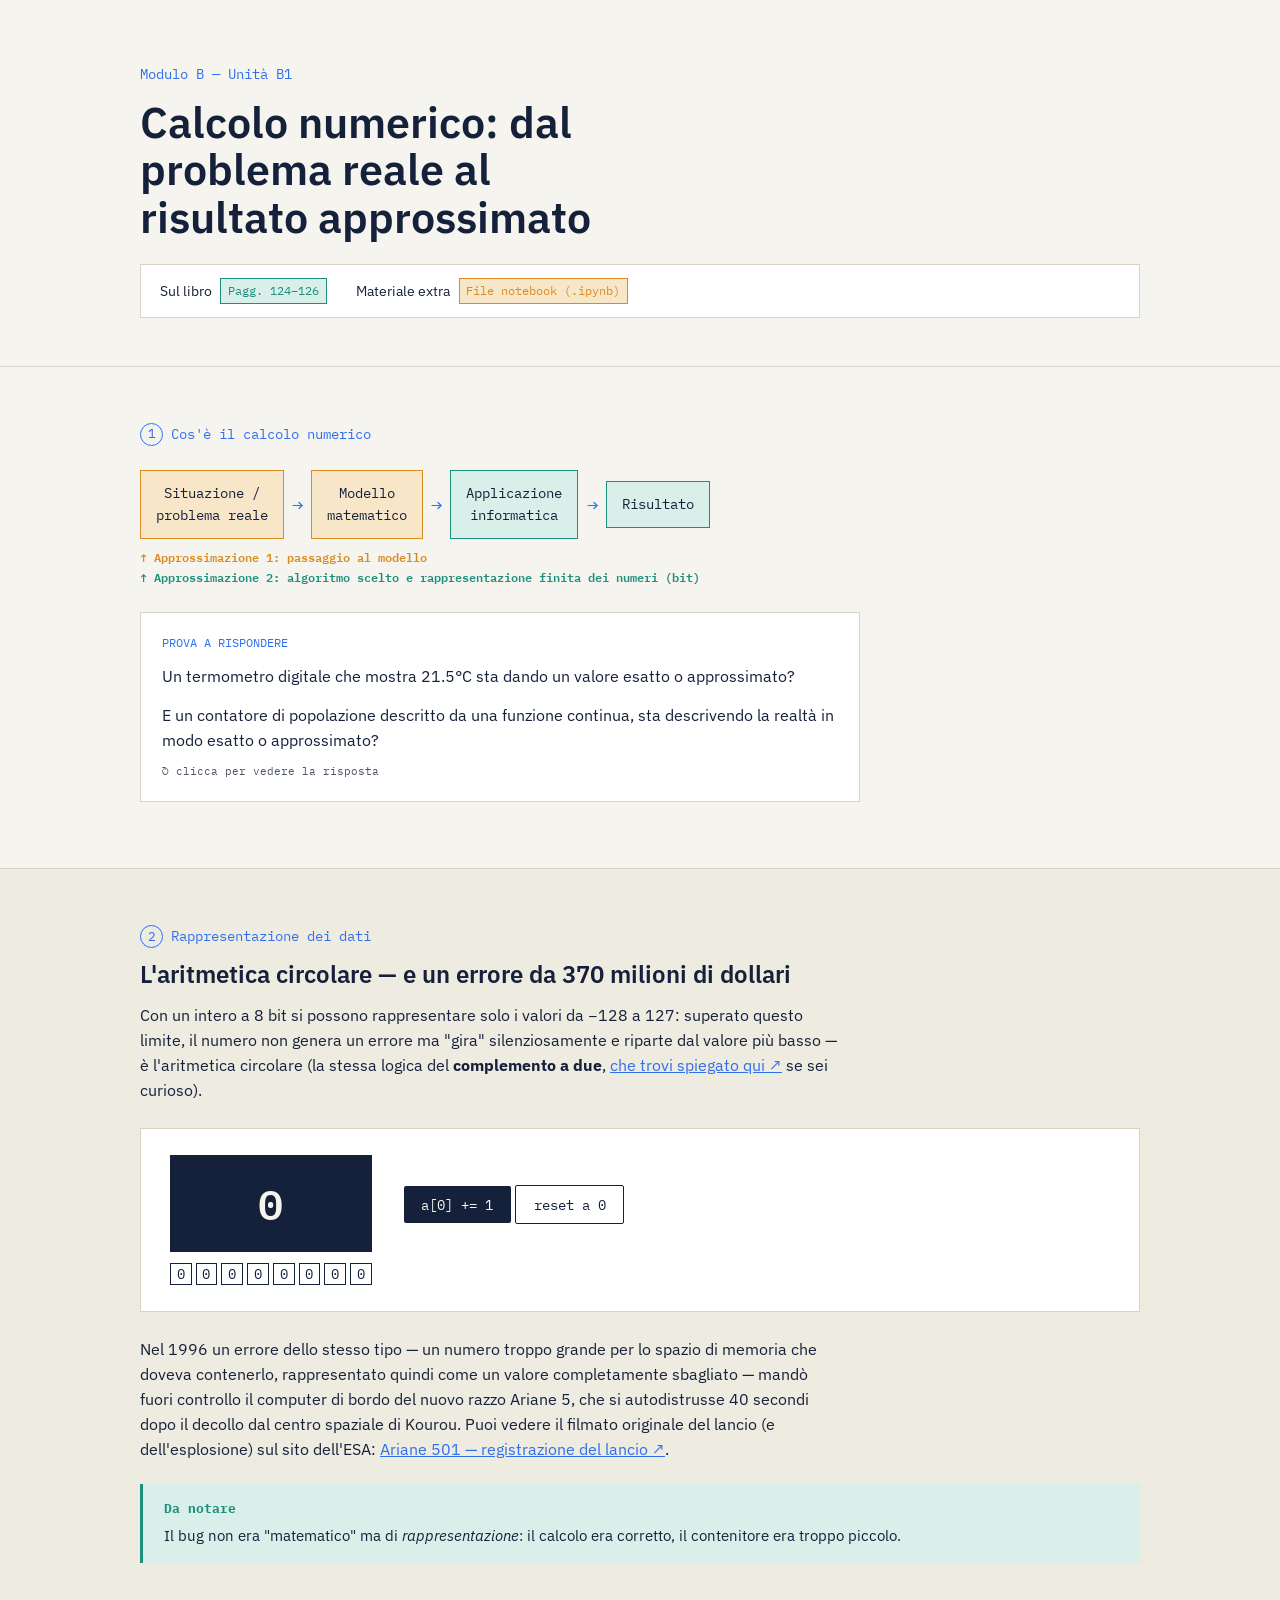
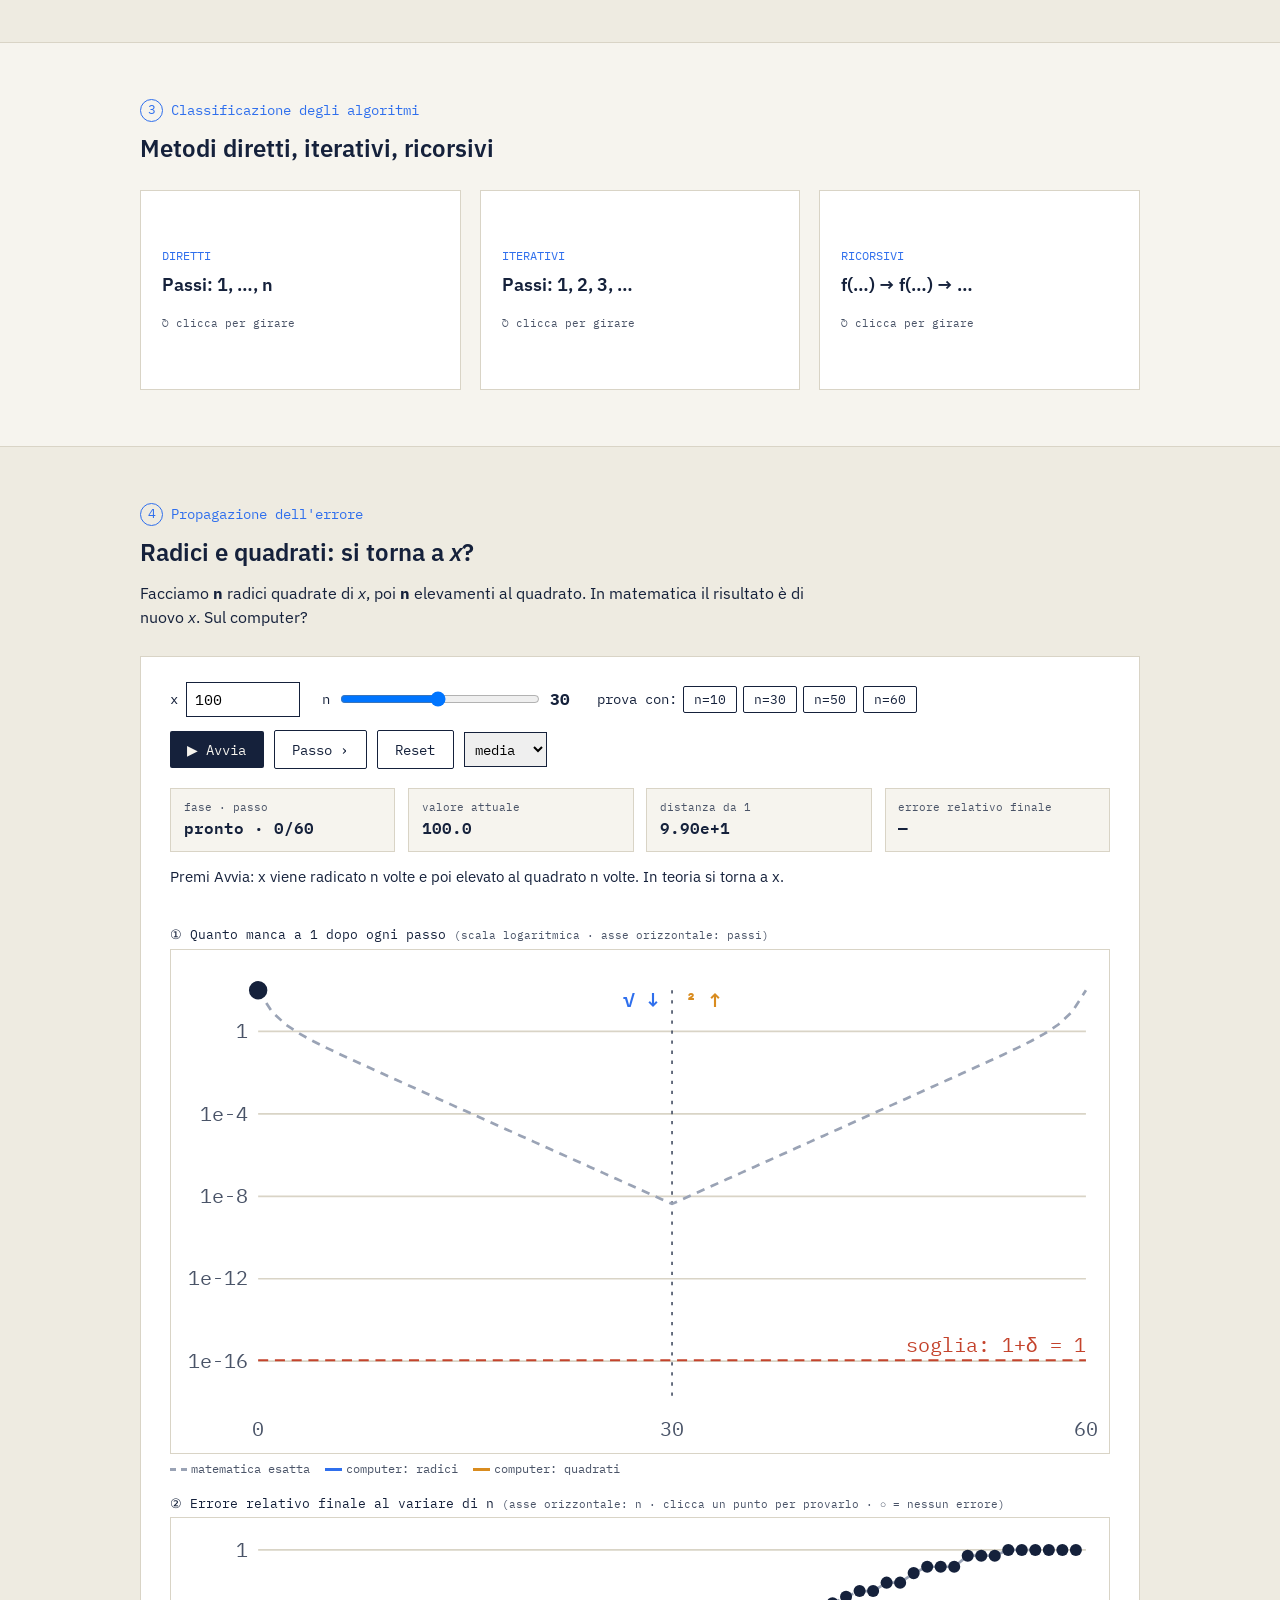
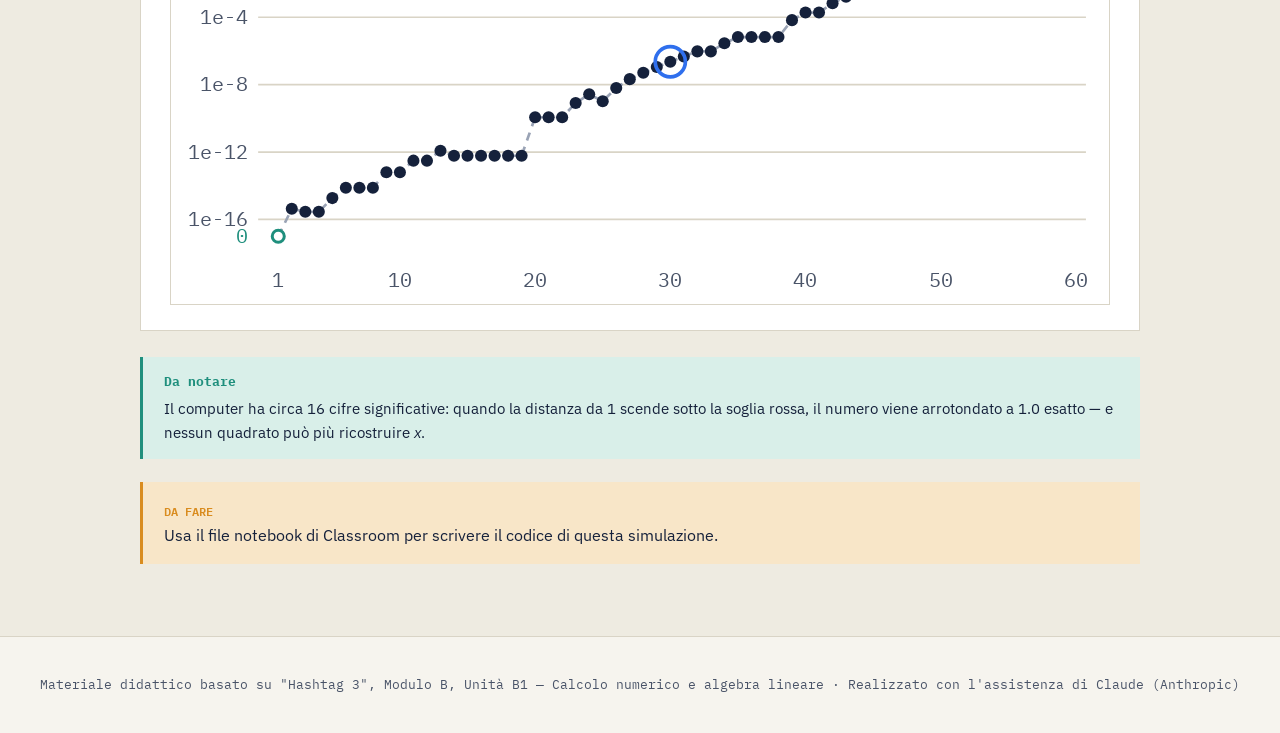
==== commit eaafea5c: "create le prime pagine e l'index" ====
--- a/01-IntroErrore.html
+++ b/01-IntroErrore.html
@@ -1,1452 +1,212 @@
 <!DOCTYPE html>
-<!-- saved from url=(0061)https://xvolt-x.github.io/classe_quinta/calcolo_numerico.html -->
-<html lang="it"><head><meta http-equiv="Content-Type" content="text/html; charset=UTF-8">
-
-<meta name="viewport" content="width=device-width, initial-scale=1.0">
-<title>Calcolo numerico</title>
-<link rel="preconnect" href="https://fonts.googleapis.com/">
-<link href="./01-IntroErrore_files/css2" rel="stylesheet">
-<style>
-:root{
-  --paper:#f6f4ee;
-  --paper-dim:#eeebe1;
-  --ink:#15213b;
-  --ink-soft:#4a5468;
-  --blue:#2f6fed;
-  --blue-dim:#dbe6fd;
-  --teal:#1f8f7d;
-  --teal-dim:#d9efe9;
-  --amber:#d98c1f;
-  --amber-dim:#f8e6c8;
-  --red:#c4432c;
-  --line:#d9d4c6;
-  --radius:2px;
-}
-*{box-sizing:border-box;}
-html{scroll-behavior:smooth;}
-body{
-  margin:0;
-  background:var(--paper);
-  color:var(--ink);
-  font-family:'IBM Plex Sans',sans-serif;
-  line-height:1.55;
-}
-code, .mono{font-family:'IBM Plex Mono',monospace;}
-.sqrt{white-space:nowrap;}
-.sqrt .rad-inner{border-top:1.5px solid currentColor; padding:0 .12em 0 .04em;}
-.frac{display:inline-flex; flex-direction:column; vertical-align:middle; text-align:center; font-size:.85em; line-height:1.15em; margin:0 .1em; position:relative; top:.05em;}
-.frac .num{border-bottom:1.3px solid currentColor; padding:0 .2em;}
-.frac .den{padding:0 .2em;}
-.sigma{position:relative; display:inline-block; font-size:1.5em; vertical-align:middle; margin:0 .2em; line-height:1; top:.08em;}
-.sigma .lim-top{position:absolute; top:-0.7em; left:50%; transform:translateX(-50%); font-size:.4em; white-space:nowrap;}
-.sigma .lim-bot{position:absolute; bottom:-0.5em; left:50%; transform:translateX(-50%); font-size:.4em; white-space:nowrap;}
-.bullets{max-width:70ch; padding-left:1.2em; margin:0 0 1.4em;}
-.bullets li{margin-bottom:.4em;}
-.bullets .formula-line{margin:.5em 0 .3em;}
-.formula-line{font-size:1.1rem;}
-.lim{display:inline-flex; flex-direction:column; align-items:center; vertical-align:middle; line-height:1.15; margin:0 .3em;}
-.lim .lim-sub{font-size:.7em;}
-.formula-table{width:100%; border-collapse:collapse; margin:1.6em 0; font-size:1.05rem; background:#fff; border:1px solid var(--line);}
-.formula-table th{background:var(--ink); color:var(--paper); text-align:left; padding:.6em .9em; font-family:'IBM Plex Mono',monospace; font-size:.8rem; font-weight:500;}
-.formula-table td{padding:1em .9em; border-top:1px solid var(--line); vertical-align:middle;}
-.formula-table td:first-child{font-family:'IBM Plex Mono',monospace; font-size:.85rem; white-space:nowrap; width:1%;}
-.formula-table td:first-child .sub{display:block; color:var(--ink-soft); font-size:.85em; font-weight:400;}
-h1,h2,h3{font-weight:600; margin:0 0 .4em 0;}
-p{margin:0 0 1em 0; max-width:70ch;}
-a{color:var(--blue);}
-
-/* ---- Nav ---- */
-nav.toc{
-  position:sticky; top:0; z-index:50;
-  background:var(--ink); color:var(--paper);
-  display:flex; overflow-x:auto; white-space:nowrap;
-  border-bottom:3px solid var(--blue);
-}
-nav.toc a{
-  color:var(--paper); text-decoration:none;
-  padding:.85em 1.1em; font-size:.85rem; font-family:'IBM Plex Mono',monospace;
-  border-right:1px solid rgba(255,255,255,.12);
-  opacity:.75;
-}
-nav.toc a:hover{opacity:1; background:rgba(255,255,255,.06);}
-nav.toc a span.n{color:var(--blue); margin-right:.5em;}
-
-/* ---- Hero ---- */
-header.hero{
-  padding:5em 2em 4em;
-  max-width:1000px; margin:0 auto;
-  border-bottom:1px solid var(--line);
-}
-header.hero .eyebrow{
-  font-family:'IBM Plex Mono',monospace; color:var(--blue);
-  font-size:.85rem; margin-bottom:1em;
-}
-header.hero h1{
-  font-size:clamp(1.8rem, 4vw, 2.7rem);
-  line-height:1.1; max-width:20ch;
-}
-header.hero .sub{font-size:1.15rem; color:var(--ink-soft); max-width:60ch;}
-.hero-meta{
-  display:flex; gap:2em; margin-top:2em; flex-wrap:wrap;
-  font-family:'IBM Plex Mono',monospace; font-size:.85rem; color:var(--ink-soft);
-}
-.hero-meta div span{display:block; color:var(--ink); font-size:1.3rem; font-weight:600; font-family:'IBM Plex Sans',sans-serif;}
-
-/* ---- Sections ---- */
-section{
-  max-width:1000px; margin:0 auto; padding:4.5em 2em;
-  border-bottom:1px solid var(--line);
-}
-section.alt{background:var(--paper-dim);max-width:none;}
-section.alt > .inner{max-width:1000px; margin:0 auto;}
-.kicker{
-  font-family:'IBM Plex Mono',monospace; color:var(--blue); font-size:.85rem;
-  display:flex; align-items:center; gap:.6em; margin-bottom:.6em;
-}
-.kicker .num{
-  width:1.8em; height:1.8em; border:1px solid var(--blue); border-radius:50%;
-  display:flex; align-items:center; justify-content:center; color:var(--blue); font-size:.8rem;
-}
-h2{font-size:1.5rem;}
-h3{font-size:1.1rem; margin-top:1.8em;}
-
-.badge{
-  font-family:'IBM Plex Mono',monospace; font-size:.72rem; padding:.25em .6em;
-  border:1px solid; display:inline-block; margin-left:.7em; vertical-align:middle;
-}
-.badge.onbook{color:var(--teal); border-color:var(--teal); background:var(--teal-dim);}
-.badge.extra{color:var(--amber); border-color:var(--amber); background:var(--amber-dim);}
-.legend-box{
-  display:flex; gap:2em; flex-wrap:wrap; align-items:center;
-  border:1px solid var(--line); background:#fff; padding:1em 1.4em; margin:1.6em 0 2.2em;
-  font-size:.9rem;
-}
-.legend-box .item{display:flex; align-items:center; gap:.6em;}
-
-/* ---- Teacher callout ---- */
-.teacher-note{
-  border-left:3px solid var(--teal); background:var(--teal-dim);
-  padding:1em 1.4em; margin:1.5em 0; font-size:.95rem;
-}
-.teacher-note strong{color:var(--teal); font-family:'IBM Plex Mono',monospace; font-size:.8rem; display:block; margin-bottom:.4em; text-transform:none;}
-
-/* ---- Card / panel ---- */
-.panel{
-  background:#fff; border:1px solid var(--line); padding:1.6em 1.8em; margin:1.6em 0;
-}
-.grid2{display:grid; grid-template-columns:1fr 1fr; gap:1.4em;}
-.grid3{display:grid; grid-template-columns:repeat(3,1fr); gap:1.2em;}
-@media(max-width:820px){.grid2,.grid3{grid-template-columns:1fr;}}
-
-/* ---- Buttons ---- */
-button{
-  font-family:'IBM Plex Mono',monospace; font-size:.85rem;
-  background:var(--ink); color:var(--paper); border:none;
-  padding:.7em 1.3em; cursor:pointer; border-radius:var(--radius);
-}
-button:hover{background:var(--blue);}
-button.secondary{background:none; color:var(--ink); border:1px solid var(--ink);}
-button.secondary:hover{background:var(--ink); color:var(--paper);}
-button:disabled{opacity:.4; cursor:not-allowed;}
-
-/* ---- Schema figura 12 ---- */
-.schema{display:flex; align-items:center; gap:.6em; flex-wrap:wrap; margin:2em 0; font-family:'IBM Plex Mono',monospace; font-size:.85rem;}
-.schema .box{border:1px solid var(--ink); padding:.9em 1.1em; background:#fff; text-align:center;}
-.schema .box.g1{background:var(--amber-dim); border-color:var(--amber);}
-.schema .box.g2{background:var(--teal-dim); border-color:var(--teal);}
-.schema .arrow{color:var(--blue); font-size:1.2rem;}
-.schema .approx{font-size:.75rem; text-align:center; width:100%;}
-.schema .approx .a1{color:var(--amber); font-weight:600;}
-.schema .approx .a2{color:var(--teal); font-weight:600;}
-
-/* ---- Overflow demo ---- */
-.overflow-box{display:flex; gap:2em; align-items:center; flex-wrap:wrap;}
-.byte-display{
-  font-family:'IBM Plex Mono',monospace; font-size:2.6rem; font-weight:600;
-  background:var(--ink); color:var(--paper); padding:.4em .7em; min-width:3.5em; text-align:center;
-  transition:background .15s;
-}
-.byte-display.overflow{background:var(--red); animation:shake .35s;}
-@keyframes shake{0%,100%{transform:translateX(0);}25%{transform:translateX(-6px);}75%{transform:translateX(6px);}}
-.bits{display:flex; gap:.25em; margin-top:.7em;}
-.bit{width:1.6em; height:1.6em; border:1px solid var(--ink); display:flex; align-items:center; justify-content:center; font-family:'IBM Plex Mono',monospace; font-size:.85rem;}
-.bit.on{background:var(--blue); color:#fff;}
-.overflow-msg{font-family:'IBM Plex Mono',monospace; font-size:.85rem; color:var(--red); min-height:1.4em;}
-
-/* ---- Flip cards ---- */
-.flip-card{perspective:1000px; height:220px; cursor:pointer;}
-.flip-card.tall{height:280px;}
-.flip-inner{position:relative; width:100%; height:100%; transition:transform .5s; transform-style:preserve-3d;}
-.flip-card.flipped .flip-inner{transform:rotateY(180deg);}
-.flip-face{position:absolute; width:100%; height:100%; backface-visibility:hidden; border:1px solid var(--line); padding:1.3em; background:#fff; display:flex; flex-direction:column; justify-content:center;}
-.flip-face.back{transform:rotateY(180deg); background:var(--ink); color:var(--paper); font-size:.9rem;}
-.flip-face .tag{font-family:'IBM Plex Mono',monospace; font-size:.75rem; color:var(--blue);}
-.flip-face h3{margin-top:.3em;}
-.flip-hint{font-family:'IBM Plex Mono',monospace; font-size:.7rem; color:var(--ink-soft); margin-top:.6em;}
-
-/* ---- Pi section ---- */
-.pi-controls{display:flex; align-items:center; gap:1em; flex-wrap:wrap; margin-bottom:1em;}
-.pi-controls input[type=range]{flex:1; min-width:180px;}
-.pi-readouts{display:flex; gap:1.5em; flex-wrap:wrap; font-family:'IBM Plex Mono',monospace; font-size:.85rem;}
-.pi-readouts .val{font-size:1.15rem; font-weight:600;}
-.leg{display:inline-flex; align-items:center; gap:.4em;}
-.dot{width:.7em; height:.7em; border-radius:50%; display:inline-block;}
-
-/* ---- Bisection ---- */
-.bisec-controls{display:flex; gap:1em; align-items:center; flex-wrap:wrap; margin-bottom:1em;}
-select{font-family:'IBM Plex Mono',monospace; padding:.5em; border:1px solid var(--ink);}
-table{border-collapse:collapse; width:100%; font-family:'IBM Plex Mono',monospace; font-size:.82rem; margin-top:1em;}
-th,td{border:1px solid var(--line); padding:.4em .6em; text-align:right;}
-th{background:var(--ink); color:var(--paper); font-weight:500;}
-td:first-child, th:first-child{text-align:center;}
-tbody tr:last-child{background:var(--blue-dim);}
-.converged{color:var(--teal); font-family:'IBM Plex Mono',monospace; font-size:.85rem; margin-top:.7em;}
-
-/* ---- Quiz ---- */
-.quiz-q{border:1px solid var(--line); background:#fff; padding:1.3em 1.5em; margin-bottom:1.2em;}
-.quiz-q p.qtext{font-weight:600; margin-bottom:.8em;}
-.quiz-q label{display:block; padding:.4em 0; cursor:pointer; font-size:.95rem;}
-.quiz-feedback{margin-top:.8em; font-family:'IBM Plex Mono',monospace; font-size:.85rem; padding:.6em; display:none;}
-.quiz-feedback.ok{background:var(--teal-dim); color:var(--teal); display:block;}
-.quiz-feedback.ko{background:#fbe4de; color:var(--red); display:block;}
-
-/* ---- Resources ---- */
-.resource{border-left:3px solid var(--amber); background:var(--amber-dim); padding:1em 1.3em; margin-bottom:1em;}
-.resource .tag{font-family:'IBM Plex Mono',monospace; font-size:.75rem; color:var(--amber); font-weight:600;}
-
-footer{padding:3em 2em; text-align:center; color:var(--ink-soft); font-family:'IBM Plex Mono',monospace; font-size:.8rem;}
-</style>
+<html lang="it">
+
+<head>
+  <meta charset="UTF-8">
+  <meta name="viewport" content="width=device-width, initial-scale=1.0">
+  <title>Calcolo numerico ed errore</title>
+  <link rel="preconnect" href="https://fonts.googleapis.com">
+  <link rel="preconnect" href="https://fonts.gstatic.com" crossorigin>
+  <link href="https://fonts.googleapis.com/css2?family=IBM+Plex+Mono:wght@400;500;600&family=IBM+Plex+Sans:ital,wght@0,400;0,600;1,400&display=swap" rel="stylesheet">
+  <link href="stile.css" rel="stylesheet">
 </head>
+
 <body>
 
-<nav class="toc">
-  <a href="https://xvolt-x.github.io/classe_quinta/calcolo_numerico.html#intro"><span class="n">01</span>Cos'è</a>
-  <a href="https://xvolt-x.github.io/classe_quinta/calcolo_numerico.html#overflow"><span class="n">02</span>Errore &amp; overflow</a>
-  <a href="https://xvolt-x.github.io/classe_quinta/calcolo_numerico.html#classi"><span class="n">03</span>Classificazione</a>
-  <a href="https://xvolt-x.github.io/classe_quinta/calcolo_numerico.html#radice"><span class="n">04</span>Radice quadrata</a>
-  <a href="https://xvolt-x.github.io/classe_quinta/calcolo_numerico.html#pigreco"><span class="n">05</span>Calcolo di π</a>
-  <a href="https://xvolt-x.github.io/classe_quinta/calcolo_numerico.html#bisezione"><span class="n">06</span>Zeri di funzione</a>
-  <a href="https://xvolt-x.github.io/classe_quinta/calcolo_numerico.html#integrazione"><span class="n">07</span>Integrazione numerica</a>
-  <a href="https://xvolt-x.github.io/classe_quinta/calcolo_numerico.html#confronto"><span class="n">08</span>Confronto: 4 metodi</a>
-  <a href="https://xvolt-x.github.io/classe_quinta/calcolo_numerico.html#montecarlo"><span class="n">09</span>Metodo Monte Carlo</a>
-</nav>
-
-<header class="hero">
-  <div class="eyebrow">Modulo B — Unità B1 · Quinta scienze applicate</div>
-  <h1>Calcolo numerico: dal problema reale al risultato approssimato</h1>
-  <div class="legend-box">
-    <div class="item"><span class="badge onbook">Sul libro</span><span>contenuto presente nelle pagine 124–139</span></div>
-    <div class="item"><span class="badge extra">Materiale extra</span><span>notebook Colab</span></div>
-  </div>
-</header>
-
-<section id="intro">
-  <div class="kicker"><span class="num">1</span>Cos'è il calcolo numerico<span class="badge onbook">Sul libro · pp. 124-125</span></div>
-  <h2>Dalla realtà al risultato: due approssimazioni</h2>
-  <p>Il <strong>calcolo numerico</strong> (o analisi numerica) è la branca della matematica applicata che studia algoritmi per trovare soluzioni, anche approssimate, a problemi di analisi matematica e geometria. Come mostra lo schema del libro (Fig. 12), il percorso dalla situazione reale al risultato passa per due punti in cui si introduce un'approssimazione.</p>
-
-  <div class="schema">
-    <div class="box g1">Situazione /<br>problema reale</div>
-    <div class="arrow">→</div>
-    <div class="box g1">Modello<br>matematico</div>
-    <div class="arrow">→</div>
-    <div class="box g2">Applicazione<br>informatica</div>
-    <div class="arrow">→</div>
-    <div class="box g2">Risultato</div>
-    <div class="approx"><span class="a1">↑ Approssimazione 1: passaggio al modello</span> · <span class="a2">Approssimazione 2: algoritmo scelto e rappresentazione finita dei numeri (bit)</span></div>
-  </div>
-
-  <div class="flip-card tall" id="approxFlip">
-    <div class="flip-inner">
-      <div class="flip-face front">
-        <span class="tag">PROVA A RISPONDERE</span>
-        <p style="margin:.7em 0 0">Un termometro digitale che mostra 21.5°C sta dando un valore esatto o approssimato?</p>
-        <p style="margin:.9em 0 0">E un contatore di popolazione descritto da una funzione continua, sta descrivendo la realtà in modo esatto o approssimato?</p>
-      </div>
-      <div class="flip-face back">
-        <p style="margin:0 0 .8em 0"><strong>Termometro:</strong> valore approssimato — la temperatura reale varia con continuità, ma lo strumento la arrotonda a una cifra decimale (approssimazione nella misura).</p>
-        <p style="margin:0"><strong>Popolazione:</strong> anche qui approssimato. Le persone si contano a interi (1, 2, 3…), mai a "2,7 persone": la realtà è <em>discreta</em>. Descriverla con una funzione continua è una semplificazione — è esattamente il passaggio "Situazione reale → Modello matematico".</p>
-      </div>
-    </div>
-  </div>
-</section>
-
-<section id="overflow" class="alt"><div class="inner">
-  <div class="kicker"><span class="num">2</span>Rappresentazione dei dati<span class="badge onbook">Sul libro · p. 125</span></div>
-  <h2>L'aritmetica circolare — e un errore da 370 milioni di dollari</h2>
-  <p>Con un intero a 8 bit si possono rappresentare solo i valori da −128 a 127: superato questo limite, il numero non genera un errore ma "gira" silenziosamente e riparte dal valore più basso — è l'aritmetica circolare (la stessa logica del <strong>complemento a due</strong>, <a href="https://infodoc.altervista.org/esercizi-risolti-conversioni-binario-ottale-esadecimale-con-spiegazione/numeri-relativi-rappresentazione-in-modulo-e-segno-e-in-complemento-a-2/" target="_blank" rel="noopener">che trovi spiegato qui ↗</a> se sei curioso).</p>
-
-  <div class="panel">
-    <div class="overflow-box">
-      <div>
-        <div class="byte-display mono" id="byteVal">0</div>
-        <div class="bits" id="bitsRow"><div class="bit">0</div><div class="bit">0</div><div class="bit">0</div><div class="bit">0</div><div class="bit">0</div><div class="bit">0</div><div class="bit">0</div><div class="bit">0</div></div>
-      </div>
-      <div>
-        <button id="incBtn">a[0] += 1</button>
-        <button class="secondary" id="resetBtn">reset a 0</button>
-        <div class="overflow-msg" id="overflowMsg"></div>
-      </div>
-    </div>
-  </div>
-
-  <p>Nel 1996 un errore dello stesso tipo — un numero troppo grande per lo spazio di memoria che doveva contenerlo, rappresentato quindi come un valore completamente sbagliato — mandò fuori controllo il computer di bordo del nuovo razzo Ariane 5, che si autodistrusse 40 secondi dopo il decollo dal centro spaziale di Kourou. Puoi vedere il filmato originale del lancio (e dell'esplosione) sul sito dell'ESA: <a href="https://www.esa.int/ESA_Multimedia/Videos/1996/06/Ariane_501_recording_launch_pad_before_and_at_launch" target="_blank" rel="noopener">Ariane 501 — registrazione del lancio ↗</a>.</p>
-
-  <div class="teacher-note"><strong>Da notare</strong>Il bug non era "matematico" ma di <em>rappresentazione</em>: il calcolo era corretto, il contenitore era troppo piccolo.</div>
-</div></section>
-
-<section id="classi">
-  <div class="kicker"><span class="num">3</span>Classificazione degli algoritmi<span class="badge onbook">Sul libro · p. 126</span></div>
-  <h2>Metodi diretti, iterativi, ricorsivi</h2>
-
-  <div class="grid3" id="flipCards"><div class="flip-card"><div class="flip-inner">
-      <div class="flip-face front"><span class="tag">DIRETTI</span><h3>Passi: 1, …, n</h3></div>
-      <div class="flip-face back"><p style="margin:0">Calcolano la soluzione in un numero prevedibile e finito di passi. Esempio: la formula risolutiva di un'equazione di secondo grado.</p></div>
-    </div></div><div class="flip-card"><div class="flip-inner">
-      <div class="flip-face front"><span class="tag">ITERATIVI</span><h3>Passi: 1, 2, 3, …</h3></div>
-      <div class="flip-face back"><p style="margin:0">Partono da valori iniziali e convergono passo dopo passo verso la soluzione. L'approssimazione dipende da quando ci si ferma. Esempio: le serie di Leibniz e Nilakantha per π.</p></div>
-    </div></div><div class="flip-card"><div class="flip-inner">
-      <div class="flip-face front"><span class="tag">RICORSIVI</span><h3>f(…) → f(…) → …</h3></div>
-      <div class="flip-face back"><p style="margin:0">Calcolano valori sempre più vicini alla soluzione tramite una funzione che richiama se stessa.</p></div>
-    </div></div></div>
-</section>
-
-<section id="radice" class="alt"><div class="inner">
-  <div class="kicker"><span class="num">4</span>Un primo esempio di metodo iterativo<span class="badge extra">Materiale extra</span></div>
-  <h2>Calcolare la radice quadrata: il metodo babilonese</h2>
-  <p>Prima di affrontare π, proviamo il metodo iterativo più semplice e antico che si conosca: per stimare <span class="sqrt">√<span class="rad-inner">x</span></span>, si parte da un valore <code>x₀ = x/2</code> e si applica ripetutamente la formula <code>x<sub>i+1</sub> = <span class="frac"><span class="num">1</span><span class="den">2</span></span>(x<sub>i</sub> + x/x<sub>i</sub>)</code>. Ad ogni passo la stima migliora.</p>
-
-  <div class="panel">
-    <div class="pi-controls">
-      <span class="mono">x = </span>
-      <input type="number" id="radiceX" value="200" min="0.01" step="1" style="width:100px; font-family:'IBM Plex Mono',monospace; padding:.4em; border:1px solid var(--ink)">
-      <span class="mono">iterazioni n = </span>
-      <input type="range" id="radiceSlider" min="0" max="15" value="3">
-      <span class="mono" id="radiceSliderVal">3</span>
-    </div>
-    <table id="radiceTable">
-      <thead><tr><th>#</th><th>x stimato</th><th>errore assoluto</th><th>errore relativo</th></tr></thead>
-      <tbody><tr><td>0</td><td>100.00000000</td><td>8.59e+1</td><td>8.59e-1</td></tr><tr><td>1</td><td>51.00000000</td><td>3.69e+1</td><td>7.23e-1</td></tr><tr><td>2</td><td>27.46078431</td><td>1.33e+1</td><td>4.85e-1</td></tr><tr><td>3</td><td>17.37194874</td><td>3.23e+0</td><td>1.86e-1</td></tr></tbody>
-    </table>
-    <div class="pi-readouts" style="margin-top:1em">
-      <span class="leg">math.sqrt(x)</span><span class="val mono" id="radiceExact">14.14213562</span>
-    </div>
-  </div>
-
-  <div class="teacher-note"><strong>Perché iniziare da qui</strong>Questo esempio, tratto da un'esercitazione Colab, è un ottimo primo contatto con l'idea di <em>convergenza</em> e di <em>errore assoluto/relativo</em>, concetti che ritroverai tra poco nel calcolo di π e negli zeri di funzione.</div>
-</div></section>
-
-<section id="pigreco" class="alt"><div class="inner">
-  <div class="kicker"><span class="num">5</span>Metodi iterativi in azione<span class="badge onbook">Sul libro · pp. 126-127</span></div>
-  <h2>Calcolare π: dalla geometria alle serie numeriche</h2>
-
-  <h3 style="margin-top:0">Il metodo geometrico di Archimede</h3>
-  <p>Ai tempi di Archimede non esistevano né il simbolo π né la formula C = 2πr: si sapeva solo che il rapporto tra circonferenza e diametro è lo stesso per tutti i cerchi. Archimede quindi non "usa" π, lo <strong>cerca</strong>: il suo obiettivo è calcolare proprio quel rapporto con la massima precisione possibile.</p>
-  <ul style="max-width:70ch; padding-left:1.2em; margin:0 0 1.4em">
-    <li>Si racchiude la circonferenza tra due poligoni regolari con lo stesso numero di lati: uno <strong>inscritto</strong> e uno <strong>circoscritto</strong>.</li>
-    <li>Si parte da un esagono.</li>
-    <li>Perimetro inscritto &lt; circonferenza &lt; perimetro circoscritto: π (= circonferenza / diametro) resta compreso tra i due rapporti.</li>
-    <li>Si raddoppia il numero di lati (6 → 12 → 24 → 48 → 96) e si ricalcolano i perimetri.</li>
-    <li>Più lati significa un intervallo per π sempre più stretto (Archimede si fermò a 96 lati).</li>
-  </ul>
-
-  <p style="margin-bottom:0">Indicando con <em>d</em> il diametro, con <em>p<sub>n</sub></em> il perimetro del poligono inscritto e con <em>P<sub>n</sub></em> quello del circoscritto (entrambi con <em>n</em> lati):</p>
-  <p style="font-size:1.15rem; margin:.4em 0 1.4em"><span class="frac"><span class="num">p<sub>n</sub></span><span class="den">d</span></span> &lt; π &lt; <span class="frac"><span class="num">P<sub>n</sub></span><span class="den">d</span></span></p>
-
-  <div class="panel">
-    <div class="pi-controls">
-      <span class="mono">lati = </span>
-      <input type="range" id="archSlider" min="6" max="120" value="6" step="1">
-      <span class="mono" id="archSidesVal">6</span>
-    </div>
-    <canvas id="archCanvas" width="500" height="500" style="width:min(100%,420px); height:auto; border:1px solid var(--line); background:#fff; display:block; margin:0 auto"></canvas>
-    <div class="pi-readouts" style="justify-content:center">
-      <span class="leg"><span class="dot" style="background:#2f6fed"></span>Inscritto (per difetto)</span>
-      <span class="val mono" id="archInVal">3.00000</span>
-      <span class="leg"><span class="dot" style="background:#c4432c"></span>Circoscritto (per eccesso)</span>
-      <span class="val mono" id="archOutVal">3.46410</span>
-    </div>
-    <p style="text-align:center; font-size:.9rem; color:var(--ink-soft); margin:.7em 0 0" id="archInterval">3.00000 &lt; π &lt; 3.46410</p>
-  </div>
-
-  <h3>Le serie di Leibniz e Nilakantha</h3>
-  <p>Leibniz e Nilakantha non cercano più π: lo conoscono già, e con molte cifre. Cercano invece un modo nuovo di calcolarlo, senza disegnare poligoni: π diventa una <strong>somma infinita di numeri</strong>.</p>
-  <p>Anche queste due formule sono metodi iterativi, ma invece di poligoni sommano termini numerici: a ogni passo aggiungono un termine e si avvicinano al valore vero di π.</p>
-
-  <table class="formula-table">
-    <thead><tr><th>Formula</th><th>Espressione</th></tr></thead>
-    <tbody>
-      <tr>
-        <td>Leibniz<span class="sub">(o Gregory-Leibniz)</span></td>
-        <td>
-          <span class="frac"><span class="num">π</span><span class="den">4</span></span> =
-          <span class="sigma">Σ<span class="lim-top">∞</span><span class="lim-bot">i=0</span></span>
-          <span class="frac"><span class="num">(−1)<sup>i</sup></span><span class="den">2i+1</span></span>
-          = 1 − <span class="frac"><span class="num">1</span><span class="den">3</span></span> + <span class="frac"><span class="num">1</span><span class="den">5</span></span> − <span class="frac"><span class="num">1</span><span class="den">7</span></span> + <span class="frac"><span class="num">1</span><span class="den">9</span></span> − <span class="frac"><span class="num">1</span><span class="den">11</span></span> …
-        </td>
-      </tr>
-      <tr>
-        <td>Nilakantha</td>
-        <td>
-          π − 3 =
-          <span class="sigma">Σ<span class="lim-top">∞</span><span class="lim-bot">i=1</span></span>
-          <span class="frac"><span class="num">(−1)<sup>i−1</sup></span><span class="den">i·(i+1)·(2i+1)</span></span>
-          = <span class="frac"><span class="num">1</span><span class="den">1·2·3</span></span> − <span class="frac"><span class="num">1</span><span class="den">2·3·5</span></span> + <span class="frac"><span class="num">1</span><span class="den">3·4·7</span></span> …
-        </td>
-      </tr>
-    </tbody>
-  </table>
-
-  <div class="panel">
-    <div class="pi-controls">
-      <span class="mono">n = 1</span>
-      <input type="range" id="piSlider" min="1" max="80" value="20">
-      <span class="mono" id="piSliderVal">20</span>
-    </div>
-    <canvas id="piCanvas" width="900" height="320" style="width:100%; height:auto; border:1px solid var(--line); background:#fff;"></canvas>
-    <div class="pi-readouts">
-      <span class="leg"><span class="dot" style="background:#2f6fed"></span>Leibniz</span>
-      <span class="val mono" id="leibnizVal">3.091624  (err 5.00e-2)</span>
-      <span class="leg"><span class="dot" style="background:#c4432c"></span>Nilakantha</span>
-      <span class="val mono" id="nilaVal">3.141566  (err 2.69e-5)</span>
-      <span class="leg">π reale</span>
-      <span class="val mono">3.14159265…</span>
-    </div>
-  </div>
-
-  <div class="flip-card tall" id="convFlip">
-    <div class="flip-inner">
-      <div class="flip-face front">
-        <span class="tag">PROVA A RISPONDERE</span>
-        <p style="margin:.7em 0 0">A parità di n, l'errore di Nilakantha è ordini di grandezza più piccolo di quello di Leibniz.</p>
-        <p style="margin:.9em 0 0">Perché nel libro bastano solo 50 termini di Nilakantha per ottenere già 14 cifre corrette di π?</p>
-      </div>
-      <div class="flip-face back">
-        <p style="margin:0">Perché nella serie di Nilakantha il denominatore di ogni termine cresce circa come <strong>2i³</strong> (i·(i+1)·(2i+1)), mentre in quella di Leibniz cresce solo come <strong>2i</strong>. Ogni nuovo termine di Nilakantha è quindi molto più piccolo, e pesa molto meno sulla somma totale: la serie si avvicina al valore vero molto più in fretta. È proprio questo che si intende per <em>velocità di convergenza</em>.</p>
-      </div>
-    </div>
-  </div>
-</div></section>
-
-<section id="bisezione">
-  <div class="kicker"><span class="num">6</span>Metodo diretto vs metodo iterativo<span class="badge onbook">Sul libro · pp. 128-129, 132</span></div>
-  <h2>Trovare gli zeri di una funzione: bisezione e metodo di Newton</h2>
-  <p style="margin-bottom:.4em">Perché usare un metodo iterativo quando esistono formule risolutive dirette?</p>
-  <ul style="max-width:70ch; padding-left:1.2em; margin:0 0 1.4em">
-    <li>Le formule dirette esistono solo per alcuni casi: polinomi fino al quarto grado. Per i gradi superiori non esiste una formula generale.</li>
-    <li>Per equazioni come cos(x) − x = 0 non esiste nessuna formula algebrica.</li>
-    <li>Anche quando la formula c'è, la soluzione è spesso irrazionale (per x² − 2 è <span class="sqrt">√<span class="rad-inner">2</span></span>): il computer può solo approssimarla.</li>
-    <li>Un metodo iterativo si applica a moltissime funzioni (la bisezione, per esempio, a tutte quelle continue che cambiano segno nell'intervallo).</li>
-    <li>Ci si può fermare quando l'errore scende sotto la soglia richiesta.</li>
-  </ul>
-  <p>Due metodi iterativi per trovare gli zeri di una funzione: la <strong>bisezione</strong>, che dimezza l'intervallo [a, b] in cui f cambia segno, e il <strong>metodo delle tangenti (Newton)</strong>, che segue la tangente alla curva per "saltare" più rapidamente verso lo zero.</p>
-
-  <div class="panel">
-    <div class="bisec-controls">
-      <select id="funcSelect">
-        <option value="f1">f(x) = x² − 2 &nbsp;·&nbsp; [1, 2]</option>
-        <option value="f2">f(x) = x³ − x − 2 &nbsp;·&nbsp; [1, 2]</option>
-        <option value="f3">f(x) = cos(x) − x &nbsp;·&nbsp; [0, 1]</option>
-      </select>
-      <label class="mono" style="font-size:.85rem"><input type="radio" name="method" value="bisezione" checked=""> Bisezione</label>
-      <label class="mono" style="font-size:.85rem"><input type="radio" name="method" value="newton"> Newton (tangenti)</label>
-      <button id="stepBtn">Esegui un passo</button>
-      <button class="secondary" id="restartBtn">Ricomincia</button>
-    </div>
-    <canvas id="bisecCanvas" width="900" height="330" style="width:100%; height:auto; border:1px solid var(--line); background:#fff;"></canvas>
-    <table id="bisecTable">
-      <thead><tr><th>#</th><th>a</th><th>b</th><th>m</th><th>f(m)</th><th>b−a</th></tr></thead>
-      <tbody></tbody>
-    </table>
-    <div class="converged" id="convergedMsg"></div>
-  </div>
-
-  <div class="teacher-note"><strong>Verifica le ipotesi</strong>La bisezione richiede che f(a) e f(b) abbiano segno opposto: è la condizione (teorema degli zeri) che garantisce l'esistenza di una radice nell'intervallo — l'<code>assert</code> del #ProvaOra del libro fa esattamente questo controllo nel codice.</div>
-  <div class="teacher-note"><strong>Confronto Newton vs bisezione</strong>Newton converge molto più rapidamente della bisezione perché sfrutta la pendenza locale (f'(x)), ma richiede che la funzione sia derivabile e un punto di partenza "abbastanza buono" — non garantisce sempre la convergenza.</div>
-</section>
-
-<section id="integrazione" class="alt"><div class="inner">
-  <div class="kicker"><span class="num">7</span>Un altro classico problema del calcolo numerico<span class="badge onbook">Sul libro · pp. 136-139</span></div>
-  <h2>Metodi di integrazione numerica per il calcolo delle aree</h2>
-
-  <h3 style="margin-top:0">Il problema</h3>
-  <ul class="bullets">
-    <li><strong>Obiettivo</strong>: area S sotto il grafico di f(x) in [a, b] (f continua, non negativa).</li>
-    <li><strong>Se esiste la primitiva F</strong>:
-      <div class="formula-line">S = <span class="sigma">∫<span class="lim-top">b</span><span class="lim-bot">a</span></span> f(x) dx = F(b) − F(a)</div></li>
-    <li><strong>Se F è troppo complessa o non esiste</strong>: integrazione numerica → valore approssimato di S.</li>
-  </ul>
-
-  <h3>L'idea del metodo</h3>
-  <ul class="bullets">
-    <li>Dividi [a, b] in n parti: Δx = <span class="frac"><span class="num">b − a</span><span class="den">n</span></span></li>
-    <li>Rettangoli di base Δx:
-      <ul>
-        <li><strong>inscritti</strong> (altezza = minimo di f) → somma per difetto</li>
-        <li><strong>circoscritti</strong> (altezza = massimo di f) → somma per eccesso</li>
-      </ul></li>
-    <li>Al crescere di n le due somme si avvicinano a S.</li>
-    <li><strong>Integrale di Riemann</strong> (c<sub>i</sub> = punto qualunque dell'i-esimo sottointervallo):
-      <div class="formula-line">S = <span class="lim"><span>lim</span><span class="lim-sub">n→∞</span></span> <span class="sigma">Σ<span class="lim-top">n</span><span class="lim-bot">i=1</span></span> Δx · f(c<sub>i</sub>)</div></li>
-  </ul>
-
-  <h3>Scelta di c<sub>i</sub> in [x<sub>i</sub>, x<sub>i+1</sub>]</h3>
-  <ul class="bullets">
-    <li>c<sub>i</sub> = x<sub>i</sub> → <strong>somma sinistra</strong></li>
-    <li>c<sub>i</sub> = x<sub>i+1</sub> → <strong>somma destra</strong></li>
-    <li>c<sub>i</sub> = <span class="frac"><span class="num">x<sub>i</sub> + x<sub>i+1</sub></span><span class="den">2</span></span> → <strong>somma media</strong></li>
-    <li><strong>Metodo dei trapezi</strong>: per ogni intervallo, trapezio con lato obliquo tra (x<sub>i</sub>, f(x<sub>i</sub>)) e (x<sub>i+1</sub>, f(x<sub>i+1</sub>))</li>
-  </ul>
-
-  <h3>Esempio: Figura 21</h3>
-  <ul class="bullets">
-    <li>f(x) = <span class="frac"><span class="num">x</span><span class="den">1 + x²</span></span> in [0, 3]</li>
-    <li>Somma sinistra: valori del libro</li>
-  </ul>
-
-  <table class="formula-table" style="width:auto; min-width:340px">
-    <thead><tr><th>n</th><th>Somma sinistra (libro)</th></tr></thead>
-    <tbody>
-      <tr><td>5</td><td class="mono">1.0275225821774214</td></tr>
-      <tr><td>10</td><td class="mono">1.0981220062703283</td></tr>
-      <tr><td>25</td><td class="mono">1.1319948113063862</td></tr>
-    </tbody>
-  </table>
-
-  <p>La simulazione usa la stessa funzione e lo stesso metodo (somma sinistra): a parità di n restituisce gli stessi valori del libro, arrotondati a 5 decimali.</p>
-
-  <div class="panel">
-    <div class="bisec-controls">
-      <select id="integFuncSelect">
-        <option value="g0">f(x) = x / (1 + x²) &nbsp;·&nbsp; [0, 3] &nbsp;(Figura 21)</option>
-        <option value="g1">f(x) = 3x² + 2x + 1 &nbsp;·&nbsp; [1, 5]</option>
-        <option value="g2">f(x) = x² − sin(x) &nbsp;·&nbsp; [2, 10]</option>
-        <option value="g3">f(x) = sin(x) &nbsp;·&nbsp; [0, 1]</option>
-      </select>
-      <span class="mono">n = </span><input type="range" id="integSlider" min="1" max="100" value="10" style="width:180px">
-      <span class="mono" id="integSliderVal">10</span>
-    </div>
-    <canvas id="integCanvas" width="900" height="320" style="width:100%; height:auto; border:1px solid var(--line); background:#fff;"></canvas>
-    <div class="pi-readouts">
-      <span class="leg">Somma sinistra</span><span class="val mono" id="integEstVal">1.09812</span>
-      <span class="leg">Valore esatto</span><span class="val mono" id="integExactVal">1.15129</span>
-      <span class="leg">Errore</span><span class="val mono" id="integErrVal">5.32e-2</span>
-      <span class="leg">Errore relativo</span><span class="val mono" id="integRelVal">4.62 %</span>
-    </div>
-  </div>
-
-  <div class="teacher-note"><strong>#NotaBene · Stima dell'errore di approssimazione</strong>
-    <ul class="bullets" style="margin:.6em 0 0">
-      <li>Integrale indefinito: <span class="sigma">∫</span> <span class="frac"><span class="num">x</span><span class="den">1 + x²</span></span> dx = <span class="frac"><span class="num">1</span><span class="den">2</span></span> log(x² + 1) + costante</li>
-      <li>Posto F(x) = <span class="frac"><span class="num">1</span><span class="den">2</span></span> log(x² + 1), l'integrale definito in [0, 3] è:
-        <div class="formula-line"><span class="sigma">∫<span class="lim-top">3</span><span class="lim-bot">0</span></span> f(x) dx = F(3) − F(0) = <span class="frac"><span class="num">log(10)</span><span class="den">2</span></span> ≈ 1.151292546497023</div></li>
-      <li>Con il Programma 3 e n = 10.000 si ottiene S ≈ 1.1512475383970227, molto vicino al valore esatto.</li>
-      <li>Errore relativo:
-        <div class="formula-line"><span class="frac"><span class="num">|valore esatto − valore approssimato|</span><span class="den">valore esatto</span></span> = 0.00391%</div></li>
-    </ul>
-  </div>
-
-  <div class="teacher-note"><strong>#ProvaOra · Somma destra e media di Riemann</strong>Partendo dal programma della somma sinistra (<code>riemann_sum1.py</code>), crea <code>riemann_sum2.py</code> (o un notebook <code>riemann_sum2.ipynb</code>) per calcolare la somma destra e la somma media (punto centrale) di Riemann, visualizzando i grafici di Figura 22.</div>
-</div></section>
-
-<section id="confronto">
-  <div class="kicker"><span class="num">8</span>Quattro modi di "tagliare" la stessa area<span class="badge extra">Materiale extra</span></div>
-  <h2>Rettangoli, trapezi e parabole a confronto</h2>
-  <p>Tutti e quattro i metodi qui sotto approssimano lo stesso integrale, dividendo <code>[a, b]</code> in <code>n</code> sottointervalli — cambia solo la forma geometrica usata per stimare l'area di ciascuno: un rettangolo (con altezza presa a sinistra o a destra), un trapezio, oppure un arco di parabola (metodo di Cavalieri-Simpson).</p>
-
-  <div class="bisec-controls" style="margin-bottom:1.6em">
-    <select id="cmpFuncSelect">
-      <option value="g1">f(x) = 3x² + 2x + 1 &nbsp;·&nbsp; [1, 5]</option>
-      <option value="g2">f(x) = x² − sin(x) &nbsp;·&nbsp; [2, 10]</option>
-      <option value="g3">f(x) = sin(x) &nbsp;·&nbsp; [0, 1]</option>
-    </select>
-    <span class="mono">n = </span><input type="range" id="cmpSlider" min="2" max="100" step="2" value="10" style="width:200px">
-    <span class="mono" id="cmpSliderVal">10</span>
-    <span class="mono" style="color:var(--ink-soft)">valore esatto: <span id="cmpExactVal">152.00000</span></span>
-  </div>
-
-  <div class="grid2">
-    <div class="panel">
-      <h3 style="margin-top:0">1 · Rettangoli — estremo sinistro</h3>
-      <canvas id="cmpCanvasLeft" width="440" height="240" style="width:100%; height:auto; border:1px solid var(--line); background:#fff;"></canvas>
-      <div class="pi-readouts"><span class="leg">Stima</span><span class="val mono" id="cmpLeftVal">136.32000</span><span class="leg">Errore</span><span class="val mono" id="cmpLeftErr">1.57e+1</span></div>
-    </div>
-    <div class="panel">
-      <h3 style="margin-top:0">2 · Rettangoli — estremo destro</h3>
-      <canvas id="cmpCanvasRight" width="440" height="240" style="width:100%; height:auto; border:1px solid var(--line); background:#fff;"></canvas>
-      <div class="pi-readouts"><span class="leg">Stima</span><span class="val mono" id="cmpRightVal">168.32000</span><span class="leg">Errore</span><span class="val mono" id="cmpRightErr">1.63e+1</span></div>
-    </div>
-    <div class="panel">
-      <h3 style="margin-top:0">3 · Metodo dei trapezi</h3>
-      <canvas id="cmpCanvasTrap" width="440" height="240" style="width:100%; height:auto; border:1px solid var(--line); background:#fff;"></canvas>
-      <div class="pi-readouts"><span class="leg">Stima</span><span class="val mono" id="cmpTrapVal">152.32000</span><span class="leg">Errore</span><span class="val mono" id="cmpTrapErr">3.20e-1</span></div>
-    </div>
-    <div class="panel">
-      <h3 style="margin-top:0">4 · Cavalieri-Simpson</h3>
-      <canvas id="cmpCanvasSimp" width="440" height="240" style="width:100%; height:auto; border:1px solid var(--line); background:#fff;"></canvas>
-      <div class="pi-readouts"><span class="leg">Stima</span><span class="val mono" id="cmpSimpVal">152.00000</span><span class="leg">Errore</span><span class="val mono" id="cmpSimpErr">0.00e+0</span></div>
-    </div>
-  </div>
-
-  <div class="teacher-note"><strong>Da notare</strong>A parità di n, l'ordine di precisione tipico è: rettangoli (meno precisi) → trapezi → Cavalieri-Simpson (molto più preciso, perché una parabola segue la curvatura della funzione meglio di una linea retta). Nota anche che per una funzione che cresce sempre (o decresce sempre) su <code>[a, b]</code>, l'errore dei rettangoli a sinistra e a destra ha segno opposto: uno sovrastima, l'altro sottostima — è per questo che il trapezio, che è in un certo senso la loro "media", è già più accurato di entrambi.</div>
-</section>
-
-<section id="montecarlo">
-  <div class="kicker"><span class="num">9</span>Quando il caso diventa un algoritmo<span class="badge extra">Materiale extra</span> <span class="badge onbook">π citato a p. 126</span></div>
-  <h2>Il metodo Monte Carlo: far "piovere" punti a caso</h2>
-  <p>Il libro nomina il metodo Monte Carlo come alternativa statistica per stimare π (p. 126), rimandando all'Unità A3 senza svolgerlo — i due notebook Colab lo sviluppano concretamente, sia per π sia per un integrale. L'idea è sempre la stessa: generare punti a caso e contare quale frazione cade in una certa regione.</p>
-
-  <div class="panel">
-    <div class="bisec-controls">
-      <span class="mono">N punti = </span>
-      <input type="range" id="mcPiSlider" min="10" max="4000" value="500">
-      <span class="mono" id="mcPiSliderVal">500</span>
-      <button id="mcPiBtn">Genera nuovi punti</button>
-    </div>
-    <canvas id="mcPiCanvas" width="420" height="420" style="width:min(100%,420px); height:auto; border:1px solid var(--line); background:#fff; display:block; margin:0 auto"></canvas>
-    <div class="pi-readouts" style="justify-content:center">
-      <span class="leg">Stima di π</span><span class="val mono" id="mcPiVal">3.16000</span>
-      <span class="leg">π reale</span><span class="val mono">3.14159265…</span>
-      <span class="leg">Errore</span><span class="val mono" id="mcPiErr">1.84e-2</span>
-    </div>
-    <p style="text-align:center; font-size:.85rem; color:var(--ink-soft); margin:.6em 0 0">4 · (punti verdi dentro al quarto di cerchio) / N ≈ π</p>
-  </div>
-
-  <div class="panel">
-    <div class="bisec-controls">
-      <span class="mono">N punti = </span>
-      <input type="range" id="mcIntSlider" min="10" max="4000" value="500">
-      <span class="mono" id="mcIntSliderVal">500</span>
-      <button id="mcIntBtn">Genera nuovi punti</button>
-    </div>
-    <canvas id="mcIntCanvas" width="900" height="280" style="width:100%; height:auto; border:1px solid var(--line); background:#fff;"></canvas>
-    <div class="pi-readouts">
-      <span class="leg">Stima integrale</span><span class="val mono" id="mcIntVal">152.04800</span>
-      <span class="leg">Valore esatto</span><span class="val mono">152.00000</span>
-      <span class="leg">Errore</span><span class="val mono" id="mcIntErr">4.80e-2</span>
-    </div>
-    <p style="font-size:.85rem; color:var(--ink-soft); margin:.6em 0 0">f(x) = 3x² + 2x + 1 su [1, 5] — stessa funzione ed esempio della sezione 7, ora stimati "facendo piovere" punti invece che con i rettangoli.</p>
-  </div>
-
-  <div class="teacher-note"><strong>Confronto con i rettangoli</strong>Qui non serve conoscere l'andamento della funzione punto per punto come nei rettangoli: basta poter valutare f in punti casuali. È per questo che Monte Carlo funziona bene anche in dimensioni alte, dove i metodi "a griglia" diventano troppo costosi — un'anticipazione utile se in futuro incontrerai il machine learning.</div>
-</section>
-
-<footer>Materiale didattico basato su "Hashtag 3", Modulo B, Unità B1 — Calcolo numerico e algebra lineare · Realizzato con l'assistenza di Claude (Anthropic)</footer>
-
-<script>
-/* ---------- Static flip cards (intro + pigreco) ---------- */
-(function(){
-  ['approxFlip','convFlip'].forEach(id=>{
-    const card = document.getElementById(id);
-    if(card) card.addEventListener('click', ()=>card.classList.toggle('flipped'));
-  });
-})();
-
-/* ---------- Overflow demo ---------- */
-(function(){
-  let val = 0;
-  const byteEl = document.getElementById('byteVal');
-  const bitsEl = document.getElementById('bitsRow');
-  const msgEl = document.getElementById('overflowMsg');
-
-  function toBits(v){
-    let u = v < 0 ? v + 256 : v;
-    return u.toString(2).padStart(8,'0');
-  }
-  function render(overflowed){
-    byteEl.textContent = val;
-    const bits = toBits(val);
-    bitsEl.innerHTML = '';
-    for(const b of bits){
-      const d = document.createElement('div');
-      d.className = 'bit' + (b==='1' ? ' on' : '');
-      d.textContent = b;
-      bitsEl.appendChild(d);
-    }
-    byteEl.classList.toggle('overflow', overflowed);
-    if(overflowed){
-      msgEl.textContent = '⚠ Overflow: da 127 il bit più significativo diventa 1 → il valore "gira" a −128 (proprio come nel bug dell\'Ariane 5).';
-    }
-  }
-  document.getElementById('incBtn').addEventListener('click', ()=>{
-    const overflowed = (val === 127);
-    val = overflowed ? -128 : val + 1;
-    render(overflowed);
-  });
-  document.getElementById('resetBtn').addEventListener('click', ()=>{
-    val = 0; msgEl.textContent=''; render(false);
-  });
-  render(false);
-})();
-
-/* ---------- Flip cards ---------- */
-(function(){
-  const data = [
-    {tag:'DIRETTI', title:'Passi: 1, …, n', text:'Calcolano la soluzione in un numero prevedibile e finito di passi. Esempio: la formula risolutiva di un\'equazione di secondo grado.'},
-    {tag:'ITERATIVI', title:'Passi: 1, 2, 3, …', text:'Partono da valori iniziali e convergono passo dopo passo verso la soluzione. L\'approssimazione dipende da quando ci si ferma. Esempio: le serie di Leibniz e Nilakantha per π.'},
-    {tag:'RICORSIVI', title:'f(…) → f(…) → …', text:'Calcolano valori sempre più vicini alla soluzione tramite una funzione che richiama se stessa.'}
-  ];
-  const wrap = document.getElementById('flipCards');
-  data.forEach(d=>{
-    const card = document.createElement('div');
-    card.className = 'flip-card';
-    card.innerHTML = `<div class="flip-inner">
-      <div class="flip-face front"><span class="tag">${d.tag}</span><h3>${d.title}</h3></div>
-      <div class="flip-face back"><p style="margin:0">${d.text}</p></div>
-    </div>`;
-    card.addEventListener('click', ()=>card.classList.toggle('flipped'));
-    wrap.appendChild(card);
-  });
-})();
-
-/* ---------- Archimede: poligoni inscritti/circoscritti ---------- */
-(function(){
-  const slider = document.getElementById('archSlider');
-  const sidesVal = document.getElementById('archSidesVal');
-  const canvas = document.getElementById('archCanvas');
-  const ctx = canvas.getContext('2d');
-  const inVal = document.getElementById('archInVal');
-  const outVal = document.getElementById('archOutVal');
-  const intervalEl = document.getElementById('archInterval');
-
-  function draw(n){
-    const w=canvas.width, h=canvas.height, cx=w/2, cy=h/2, R=200;
-    ctx.clearRect(0,0,w,h);
-
-    // reference circle
-    ctx.strokeStyle = '#15213b'; ctx.lineWidth = 1.5;
-    ctx.beginPath(); ctx.arc(cx,cy,R,0,2*Math.PI); ctx.stroke();
-
-    function poly(radius, offset, color){
-      ctx.strokeStyle = color; ctx.lineWidth = 2; ctx.beginPath();
-      for(let k=0;k<=n;k++){
-        const a = offset + k*(2*Math.PI/n);
-        const x = cx + radius*Math.sin(a);
-        const y = cy - radius*Math.cos(a);
-        if(k===0) ctx.moveTo(x,y); else ctx.lineTo(x,y);
-      }
-      ctx.closePath(); ctx.stroke();
-    }
-    // inscribed (touches circle at vertices)
-    poly(R, 0, '#2f6fed');
-    // circumscribed (touches circle at edge midpoints of the inscribed one)
-    const Rout = R/Math.cos(Math.PI/n);
-    poly(Rout, Math.PI/n, '#c4432c');
-  }
-
-  function update(){
-    const n = parseInt(slider.value,10);
-    sidesVal.textContent = n;
-    draw(n);
-    const est_in = n*Math.sin(Math.PI/n);
-    const est_out = n*Math.tan(Math.PI/n);
-    inVal.textContent = est_in.toFixed(5);
-    outVal.textContent = est_out.toFixed(5);
-    intervalEl.innerHTML = `${est_in.toFixed(5)} &lt; π &lt; ${est_out.toFixed(5)}`;
-  }
-  slider.addEventListener('input', update);
-  update();
-})();
-
-/* ---------- Pi convergence ---------- */
-(function(){
-  const slider = document.getElementById('piSlider');
-  const sliderVal = document.getElementById('piSliderVal');
-  const canvas = document.getElementById('piCanvas');
-  const ctx = canvas.getContext('2d');
-  const leibnizVal = document.getElementById('leibnizVal');
-  const nilaVal = document.getElementById('nilaVal');
-  const MAXN = 80;
-
-  function leibnizSeries(n){
-    const out = []; let tot = 0;
-    for(let i=0;i<n;i++){ tot += Math.pow(-1,i)/(2*i+1); out.push(4*tot); }
-    return out;
-  }
-  function nilakanthaSeries(n){
-    const out = []; let tot = 0; let sign = 1;
-    for(let i=1;i<=n;i++){ tot += sign/(i*(i+1)*(2*i+1)); out.push(tot+3); sign = -sign; }
-    return out;
-  }
-
-  const leibFull = leibnizSeries(MAXN);
-  const nilaFull = nilakanthaSeries(MAXN);
-
-  function draw(n){
-    const w = canvas.width, h = canvas.height;
-    ctx.clearRect(0,0,w,h);
-    const padL=50, padR=20, padT=20, padB=30;
-    const yMin=2.6, yMax=4.0;
-    const xToPx = i => padL + (i/(MAXN-1))*(w-padL-padR);
-    const yToPx = v => padT + (1-(v-yMin)/(yMax-yMin))*(h-padT-padB);
-
-    // grid + axis labels
-    ctx.strokeStyle = '#e5e1d4'; ctx.fillStyle='#4a5468'; ctx.font='11px IBM Plex Mono';
-    for(let v=2.6; v<=4.0; v+=0.2){
-      const y = yToPx(v);
-      ctx.beginPath(); ctx.moveTo(padL,y); ctx.lineTo(w-padR,y); ctx.stroke();
-      ctx.fillText(v.toFixed(1), 8, y+4);
-    }
-    // pi reference line
-    ctx.strokeStyle = '#15213b'; ctx.setLineDash([4,3]);
-    const piY = yToPx(Math.PI);
-    ctx.beginPath(); ctx.moveTo(padL,piY); ctx.lineTo(w-padR,piY); ctx.stroke();
-    ctx.setLineDash([]);
-
-    function drawSeries(series, color){
-      ctx.strokeStyle = color; ctx.lineWidth = 2; ctx.beginPath();
-      for(let i=0;i<n;i++){
-        const x = xToPx(i), y = yToPx(Math.max(yMin,Math.min(yMax,series[i])));
-        if(i===0) ctx.moveTo(x,y); else ctx.lineTo(x,y);
-      }
-      ctx.stroke();
-      const lastX = xToPx(n-1), lastY = yToPx(Math.max(yMin,Math.min(yMax,series[n-1])));
-      ctx.fillStyle = color; ctx.beginPath(); ctx.arc(lastX,lastY,4,0,7); ctx.fill();
-    }
-    drawSeries(leibFull, '#2f6fed');
-    drawSeries(nilaFull, '#c4432c');
-  }
-
-  function update(){
-    const n = parseInt(slider.value,10);
-    sliderVal.textContent = n;
-    draw(n);
-    leibnizVal.textContent = leibFull[n-1].toFixed(6) + '  (err ' + Math.abs(leibFull[n-1]-Math.PI).toExponential(2) + ')';
-    nilaVal.textContent = nilaFull[n-1].toFixed(6) + '  (err ' + Math.abs(nilaFull[n-1]-Math.PI).toExponential(2) + ')';
-  }
-  slider.addEventListener('input', update);
-  update();
-})();
-
-/* ---------- Bisection & Newton ---------- */
-(function(){
-  const functions = {
-    f1:{label:'f(x) = x² − 2', fn:x=>x*x-2, df:x=>2*x, a:1, b:2},
-    f2:{label:'f(x) = x³ − x − 2', fn:x=>x*x*x-x-2, df:x=>3*x*x-1, a:1, b:2},
-    f3:{label:'f(x) = cos(x) − x', fn:x=>Math.cos(x)-x, df:x=>-Math.sin(x)-1, a:0, b:1}
-  };
-  const select = document.getElementById('funcSelect');
-  const stepBtn = document.getElementById('stepBtn');
-  const restartBtn = document.getElementById('restartBtn');
-  const table = document.getElementById('bisecTable');
-  const thead = table.querySelector('thead');
-  const tbody = table.querySelector('tbody');
-  const convMsg = document.getElementById('convergedMsg');
-  const canvas = document.getElementById('bisecCanvas');
-  const ctx = canvas.getContext('2d');
-  const TOL = 1e-4;
-  const MAXIT = 20;
-  const VIEW_MARGIN = 0.06;
-  const SUBS = '₀₁₂₃₄₅₆₇₈₉';
-  const sub = n => String(n).split('').map(d=>SUBS[d]).join('');
-
-  function currentMethod(){
-    return document.querySelector('input[name="method"]:checked').value;
-  }
-
-  // tacche "tonde" per gli assi
-  function niceTicks(min, max, target){
-    const raw = (max-min)/target;
-    const mag = Math.pow(10, Math.floor(Math.log10(raw)));
-    const norm = raw/mag;
-    const step = (norm<1.5 ? 1 : norm<3 ? 2 : norm<7 ? 5 : 10) * mag;
-    const out = [];
-    for(let i=Math.ceil(min/step-1e-9); i*step<=max+1e-9; i++) out.push(+(i*step).toFixed(10));
-    const dec = Math.min(6, Math.max(0, -Math.floor(Math.log10(step)+1e-9)));
-    return {ticks:out, dec};
-  }
-
-  let state;
-  let animToken = 0;
-
-  function reset(){
-    animToken++;                       // annulla un'eventuale animazione in corso
-    const def = functions[select.value];
-    const method = currentMethod();
-    if(method === 'bisezione'){
-      state = { def, method, a: def.a, b: def.b, iter: 0, done:false, m:null };
-      thead.innerHTML = '<tr><th>#</th><th>a</th><th>b</th><th>m</th><th>f(m)</th><th>b−a</th></tr>';
-    } else {
-      state = { def, method, x: (def.a + def.b)/2, iter: 0, done:false, hist:[] };
-      thead.innerHTML = "<tr><th>#</th><th>x</th><th>f(x)</th><th>f'(x)</th><th>x nuovo</th></tr>";
-    }
-    tbody.innerHTML = '';
-    convMsg.textContent = '';
-    stepBtn.disabled = false;
-    draw();
-  }
-
-  // info = passo di Newton in corso di animazione, t = avanzamento 0..1
-  function draw(info, t){
-    const {def} = state;
-    const w=canvas.width, h=canvas.height, padL=54, padR=22, padT=18, padB=18;
-    ctx.clearRect(0,0,w,h);
-    const span = def.b-def.a;
-    const x0 = def.a - VIEW_MARGIN*span, x1 = def.b + VIEW_MARGIN*span;
-    const N=240; let ys=[]; let yMin=Infinity, yMax=-Infinity;
-    for(let i=0;i<=N;i++){ const y=def.fn(x0+(x1-x0)*i/N); ys.push(y); if(y<yMin)yMin=y; if(y>yMax)yMax=y; }
-    const pad=(yMax-yMin)*0.12||1; yMin-=pad; yMax+=pad;
-    const xToPx = x => padL + ((x-x0)/(x1-x0))*(w-padL-padR);
-    const yToPx = y => padT + (1-(y-yMin)/(yMax-yMin))*(h-padT-padB);
-    const axisY = Math.min(h-padB, Math.max(padT, yToPx(0)));   // asse x (y = 0)
-
-    function label(text, x, y, color, align){
-      ctx.save();
-      ctx.font='11px "IBM Plex Mono", monospace';
-      ctx.textAlign = align || 'center';
-      ctx.lineWidth=3; ctx.lineJoin='round'; ctx.strokeStyle='rgba(255,255,255,.92)';
-      ctx.strokeText(text,x,y);
-      ctx.fillStyle = color || '#4a5468'; ctx.fillText(text,x,y);
-      ctx.restore();
-    }
-
-    // griglia leggera + tacche
-    const tx = niceTicks(x0, x1, 8), ty = niceTicks(yMin, yMax, 5);
-    ctx.lineWidth=1; ctx.strokeStyle='#eeebe1';
-    tx.ticks.forEach(v=>{ const px=xToPx(v); ctx.beginPath(); ctx.moveTo(px,padT); ctx.lineTo(px,h-padB); ctx.stroke(); });
-    ty.ticks.forEach(v=>{ const py=yToPx(v); ctx.beginPath(); ctx.moveTo(padL,py); ctx.lineTo(w-padR,py); ctx.stroke(); });
-
-    // asse y (a sinistra) con tacche e valori
-    ctx.strokeStyle='#4a5468'; ctx.lineWidth=1.3;
-    ctx.beginPath(); ctx.moveTo(padL,padT); ctx.lineTo(padL,h-padB); ctx.stroke();
-    ty.ticks.forEach(v=>{
-      const py=yToPx(v);
-      ctx.beginPath(); ctx.moveTo(padL-4,py); ctx.lineTo(padL,py); ctx.stroke();
-      label(v.toFixed(ty.dec), padL-7, py+4, '#4a5468', 'right');
-    });
-    label('y', padL+10, padT+8, '#4a5468', 'left');
-
-    // asse x (y = 0) con tacche e valori
-    ctx.strokeStyle='#4a5468'; ctx.lineWidth=1.3;
-    ctx.beginPath(); ctx.moveTo(padL,axisY); ctx.lineTo(w-padR,axisY); ctx.stroke();
-    const below = axisY + 15 < h-2;
-    tx.ticks.forEach(v=>{
-      const px=xToPx(v);
-      ctx.beginPath(); ctx.moveTo(px,axisY-4); ctx.lineTo(px,axisY+4); ctx.stroke();
-      label(v.toFixed(tx.dec), px, below ? axisY+16 : axisY-8, '#4a5468');
-    });
-    label('x', w-padR-6, axisY-8, '#4a5468', 'right');
-
-    // tutto ciò che segue è ritagliato all'area del grafico
-    ctx.save();
-    ctx.beginPath(); ctx.rect(padL, padT, w-padL-padR, h-padT-padB); ctx.clip();
-
-    // curva
-    ctx.strokeStyle='#15213b'; ctx.lineWidth=2; ctx.setLineDash([]); ctx.beginPath();
-    for(let i=0;i<=N;i++){ const px=xToPx(x0+(x1-x0)*i/N), py=yToPx(ys[i]); if(i===0)ctx.moveTo(px,py); else ctx.lineTo(px,py); }
-    ctx.stroke();
-
-    function dot(x, y, color){
-      ctx.fillStyle=color; ctx.beginPath(); ctx.arc(xToPx(x), yToPx(y), 5, 0, 7); ctx.fill();
-    }
-    function seg(xa,ya,xb,yb,color,width,dash){
-      ctx.strokeStyle=color; ctx.lineWidth=width; ctx.setLineDash(dash||[]);
-      ctx.beginPath(); ctx.moveTo(xToPx(xa),yToPx(ya)); ctx.lineTo(xToPx(xb),yToPx(yb)); ctx.stroke();
-      ctx.setLineDash([]);
-    }
-
-    if(state.method === 'bisezione'){
-      [[state.a,'#2f6fed','a'],[state.b,'#c4432c','b'],[state.m,'#d98c1f','m']].forEach(([x,c,l])=>{
-        if(x===null) return;
-        dot(x, def.fn(x), c);
-        label(l, xToPx(x), yToPx(def.fn(x))-10, '#15213b');
-      });
-      ctx.restore();
-      return;
-    }
-
-    // ---- Newton ----
-    const hist = state.hist;
-    hist.forEach((hh,k)=>{
-      const isLast = (k===hist.length-1) && !info;
-      const col = isLast ? '#d98c1f' : 'rgba(217,140,31,.35)';
-      seg(hh.x,0, hh.x,hh.fx, 'rgba(47,111,237,.35)', 1, [4,3]);        // da asse a curva
-      seg(x0, hh.fx+hh.dfx*(x0-hh.x), x1, hh.fx+hh.dfx*(x1-hh.x), col, isLast ? 2 : 1.3);   // retta tangente
-      if(isLast) dot(hh.xNew, 0, '#d98c1f');                            // intersezione con l'asse x
-    });
-    const cx = state.x, cy = def.fn(cx);
-    seg(cx,0, cx,cy, 'rgba(47,111,237,.7)', 1.3, [4,3]);
-
-    if(info){
-      const tA = Math.min(1, t/0.6), tB = Math.max(0, (t-0.6)/0.4);
-      // la retta tangente si allunga da entrambi i lati del punto sulla curva
-      const L = (info.x-x0)*tA, R = (x1-info.x)*tA;
-      seg(info.x-L, info.fx-info.dfx*L, info.x+R, info.fx+info.dfx*R, '#d98c1f', 2.2);
-      if(tA>=1){
-        dot(info.xNew, 0, '#d98c1f');
-        seg(info.xNew,0, info.xNew,info.fNew*tB, 'rgba(47,111,237,.7)', 1.3, [4,3]);
-        if(tB>=1) dot(info.xNew, info.fNew, '#2f6fed');
-      }
-    }
-    dot(cx, cy, '#2f6fed');
-    ctx.restore();
-
-    // etichette dei punti visitati (saltando quelle troppo vicine)
-    const pts = hist.map(hh=>hh.x).concat([state.x]);
-    const drawn = [];
-    for(let k=pts.length-1; k>=0; k--){          // dall'ultimo punto: ha la precedenza
-      const px = xToPx(pts[k]);
-      if(drawn.some(q => Math.abs(q-px) < 22)) continue;
-      label('x'+sub(k), px+2, yToPx(def.fn(pts[k]))-12, '#2f6fed');
-      drawn.push(px);
-    }
-  }
-
-  function addRow(cells){
-    const row = document.createElement('tr');
-    row.innerHTML = cells.map(c=>`<td>${c}</td>`).join('');
-    tbody.appendChild(row);
-  }
-
-  function stepBisection(){
-    const {def} = state;
-    let {a,b} = state;
-    const m = (a+b)/2;
-    const fm = def.fn(m);
-    state.iter++;
-    addRow([state.iter, a.toFixed(6), b.toFixed(6), m.toFixed(6), fm.toFixed(6), (b-a).toFixed(6)]);
-    if(Math.abs(fm) < 1e-9 || (b-a) < TOL || state.iter >= MAXIT){
-      state.done = true; state.m = m;
-      convMsg.textContent = `✓ Convergenza raggiunta in ${state.iter} passi — zero stimato in x ≈ ${m.toFixed(6)}`;
-      stepBtn.disabled = true;
-    } else {
-      if(def.fn(a)*fm < 0){ b = m; } else { a = m; }
-      state.a = a; state.b = b; state.m = m;
-    }
-    draw();
-  }
-
-  function stepNewton(){
-    const {def} = state;
-    const x = state.x, fx = def.fn(x), dfx = def.df(x);
-    if(dfx === 0){
-      convMsg.textContent = '⚠ Tangente orizzontale: il metodo non può proseguire da qui.';
-      state.done = true; stepBtn.disabled = true; draw(); return;
-    }
-    const xNew = x - fx/dfx;
-    const info = {x, fx, dfx, xNew, fNew: def.fn(xNew)};
-    const token = ++animToken;
-    const DUR = 1300, start = performance.now();
-    stepBtn.disabled = true;
-
-    function frame(now){
-      if(token !== animToken) return;            // annullata da un reset
-      const t = Math.min(1, (now-start)/DUR);
-      draw(info, t);
-      if(t < 1){ requestAnimationFrame(frame); return; }
-      state.hist.push(info);
-      state.x = xNew;
-      state.iter++;
-      addRow([state.iter, x.toFixed(6), fx.toFixed(6), dfx.toFixed(6), xNew.toFixed(6)]);
-      if(Math.abs(info.fNew) < 1e-9 || state.iter >= MAXIT){
-        state.done = true;
-        convMsg.textContent = `✓ Convergenza raggiunta in ${state.iter} passi — zero stimato in x ≈ ${xNew.toFixed(6)}`;
-      }
-      stepBtn.disabled = state.done;
-      draw();
-    }
-    requestAnimationFrame(frame);
-  }
-
-  function step(){
-    if(state.done) return;
-    if(state.method === 'bisezione') stepBisection(); else stepNewton();
-  }
-
-  select.addEventListener('change', reset);
-  document.querySelectorAll('input[name="method"]').forEach(r => r.addEventListener('change', reset));
-  stepBtn.addEventListener('click', step);
-  restartBtn.addEventListener('click', reset);
-  reset();
-})();
-
-/* ---------- Rectangles integration ---------- */
-(function(){
-  const funcs = {
-    g0:{label:'x/(1+x²)', fn:x=>x/(1+x*x), a:0, b:3, exact: Math.log(10)/2},
-    g1:{label:'3x² + 2x + 1', fn:x=>3*x*x+2*x+1, a:1, b:5, exact: (Math.pow(5,3)+5*5+5) - (Math.pow(1,3)+1*1+1)},
-    g2:{label:'x² − sin(x)', fn:x=>x*x-Math.sin(x), a:2, b:10, exact: null},
-    g3:{label:'sin(x)', fn:x=>Math.sin(x), a:0, b:1, exact: (1-Math.cos(1)) - (1-Math.cos(0))}
-  };
-  // riferimento numerico (rettangoli molto fitti) per g2
-  (function(){
-    const def = funcs.g2; const N=200000; const h=(def.b-def.a)/N; let s=0;
-    for(let i=0;i<N;i++){ s += def.fn(def.a+i*h)*h; }
-    def.exact = s;
-  })();
-
-  const select = document.getElementById('integFuncSelect');
-  const slider = document.getElementById('integSlider');
-  const sliderVal = document.getElementById('integSliderVal');
-  const canvas = document.getElementById('integCanvas');
-  const ctx = canvas.getContext('2d');
-  const estVal = document.getElementById('integEstVal');
-  const exactVal = document.getElementById('integExactVal');
-  const errVal = document.getElementById('integErrVal');
-  const relVal = document.getElementById('integRelVal');
-
-  function niceTicks(min, max, target){
-    const raw = (max-min)/target;
-    const mag = Math.pow(10, Math.floor(Math.log10(raw)));
-    const norm = raw/mag;
-    const step = (norm<1.5 ? 1 : norm<3 ? 2 : norm<7 ? 5 : 10) * mag;
-    const out = [];
-    for(let i=Math.ceil(min/step-1e-9); i*step<=max+1e-9; i++) out.push(+(i*step).toFixed(10));
-    const dec = Math.min(6, Math.max(0, -Math.floor(Math.log10(step)+1e-9)));
-    return {ticks:out, dec};
-  }
-
-  function compute(def, n){
-    const h = (def.b-def.a)/n;
-    let total = 0; const rects = [];
-    for(let i=0;i<n;i++){
-      const x = def.a + i*h;
-      const y = def.fn(x);
-      total += y*h;
-      rects.push({x, y, h});
-    }
-    return {total, rects};
-  }
-
-  function label(text, x, y, align){
-    ctx.save();
-    ctx.font='11px "IBM Plex Mono", monospace';
-    ctx.textAlign = align || 'center';
-    ctx.lineWidth=3; ctx.lineJoin='round'; ctx.strokeStyle='rgba(255,255,255,.92)';
-    ctx.strokeText(text,x,y);
-    ctx.fillStyle = '#4a5468'; ctx.fillText(text,x,y);
-    ctx.restore();
-  }
-
-  function draw(){
-    const def = funcs[select.value];
-    const n = parseInt(slider.value,10);
-    sliderVal.textContent = n;
-    const {total, rects} = compute(def, n);
-
-    const w=canvas.width,h=canvas.height, padL=54,padR=22,padT=18,padB=58;
-    ctx.clearRect(0,0,w,h);
-    const x0=def.a, x1=def.b;
-    const N=200; let ys=[]; let yMin=0,yMax=-Infinity;
-    for(let i=0;i<=N;i++){ const x=x0+(x1-x0)*i/N; const y=def.fn(x); ys.push(y); if(y>yMax)yMax=y; if(y<yMin)yMin=y; }
-    const pad=(yMax-yMin)*0.1||1; yMax+=pad; if(yMin>0) yMin=0; else yMin-=pad;
-    const xToPx = x => padL + ((x-x0)/(x1-x0))*(w-padL-padR);
-    const yToPx = y => padT + (1-(y-yMin)/(yMax-yMin))*(h-padT-padB);
-    const axisY = yToPx(0);
-
-    // griglia, assi e tacche
-    const tx = niceTicks(x0, x1, 8), ty = niceTicks(yMin, yMax, 5);
-    ctx.lineWidth=1; ctx.strokeStyle='#eeebe1';
-    tx.ticks.forEach(v=>{ const px=xToPx(v); ctx.beginPath(); ctx.moveTo(px,padT); ctx.lineTo(px,h-padB); ctx.stroke(); });
-    ty.ticks.forEach(v=>{ const py=yToPx(v); ctx.beginPath(); ctx.moveTo(padL,py); ctx.lineTo(w-padR,py); ctx.stroke(); });
-
-    ctx.strokeStyle='#4a5468'; ctx.lineWidth=1.3;
-    ctx.beginPath(); ctx.moveTo(padL,padT); ctx.lineTo(padL,h-padB); ctx.stroke();           // asse y
-    ty.ticks.forEach(v=>{
-      const py=yToPx(v);
-      ctx.beginPath(); ctx.moveTo(padL-4,py); ctx.lineTo(padL,py); ctx.stroke();
-      label(v.toFixed(ty.dec), padL-7, py+4, 'right');
-    });
-    ctx.beginPath(); ctx.moveTo(padL,axisY); ctx.lineTo(w-padR,axisY); ctx.stroke();         // asse x
-    tx.ticks.forEach(v=>{
-      const px=xToPx(v);
-      ctx.beginPath(); ctx.moveTo(px,axisY-4); ctx.lineTo(px,axisY+4); ctx.stroke();
-      label(v.toFixed(tx.dec), px, axisY+17);
-    });
-    // a, b e Δx
-    ctx.save();
-    ctx.setLineDash([4,3]); ctx.strokeStyle='#d98c1f'; ctx.lineWidth=1.3;
-    [x0,x1].forEach(v=>{ const px=xToPx(v); ctx.beginPath(); ctx.moveTo(px,padT); ctx.lineTo(px,axisY+36); ctx.stroke(); });
-    ctx.restore();
-    const fmt = v => (+v.toFixed(4)).toString();
-    ctx.save(); ctx.font='bold 12px "IBM Plex Mono", monospace'; ctx.fillStyle='#d98c1f'; ctx.textAlign='center';
-    ctx.fillText('a = '+fmt(x0), xToPx(x0)+(x0===0?10:0), axisY+50);
-    ctx.fillText('b = '+fmt(x1), xToPx(x1)-12, axisY+50);
-    ctx.restore();
-    {
-      const dx=(x1-x0)/n, pa=xToPx(x0), pb=xToPx(x0+dx), ay=axisY+30;
-      ctx.save(); ctx.strokeStyle='#d98c1f'; ctx.fillStyle='#d98c1f'; ctx.lineWidth=1.5;
-      ctx.beginPath(); ctx.moveTo(pa,ay); ctx.lineTo(pb,ay); ctx.stroke();
-      const ah=(px,dir)=>{ ctx.beginPath(); ctx.moveTo(px,ay); ctx.lineTo(px+dir*5,ay-3.5); ctx.lineTo(px+dir*5,ay+3.5); ctx.closePath(); ctx.fill(); };
-      if(pb-pa>12){ ah(pa,1); ah(pb,-1); }
-      ctx.font='bold 12px "IBM Plex Mono", monospace'; ctx.textAlign='left';
-      ctx.fillText('Δx = '+fmt(dx), Math.max(pb,pa+14)+8, ay+4);
-      ctx.restore();
-    }
-    label('x', w-padR-6, axisY-8, 'right');
-    label('y', padL+10, padT+8, 'left');
-
-    // rettangoli (somma sinistra)
-    ctx.fillStyle = 'rgba(47,111,237,0.22)'; ctx.strokeStyle='#2f6fed'; ctx.lineWidth=1;
-    rects.forEach(r=>{
-      const px0 = xToPx(r.x), px1 = xToPx(r.x+r.h);
-      const py0 = yToPx(0), py1 = yToPx(r.y);
-      ctx.fillRect(px0, Math.min(py0,py1), px1-px0, Math.abs(py1-py0));
-      ctx.strokeRect(px0, Math.min(py0,py1), px1-px0, Math.abs(py1-py0));
-    });
-
-    // curva
-    ctx.strokeStyle='#15213b'; ctx.lineWidth=2; ctx.beginPath();
-    for(let i=0;i<=N;i++){ const x=x0+(x1-x0)*i/N; const px=xToPx(x), py=yToPx(ys[i]); if(i===0)ctx.moveTo(px,py); else ctx.lineTo(px,py); }
-    ctx.stroke();
-
-    // punti di campionamento (estremi sinistri)
-    if(n <= 60){
-      ctx.fillStyle='#2f6fed';
-      rects.forEach(r=>{ ctx.beginPath(); ctx.arc(xToPx(r.x), yToPx(r.y), 3, 0, 7); ctx.fill(); });
-    }
-
-    const err = Math.abs(total-def.exact);
-    estVal.textContent = total.toFixed(5);
-    exactVal.textContent = def.exact.toFixed(5);
-    errVal.textContent = err.toExponential(2);
-    relVal.textContent = (err/Math.abs(def.exact)*100).toPrecision(3) + ' %';
-  }
-
-  select.addEventListener('change', draw);
-  slider.addEventListener('input', draw);
-  draw();
-})();
-
-/* ---------- Radice quadrata (metodo babilonese) ---------- */
-(function(){
-  const xInput = document.getElementById('radiceX');
-  const slider = document.getElementById('radiceSlider');
-  const sliderVal = document.getElementById('radiceSliderVal');
-  const tbody = document.querySelector('#radiceTable tbody');
-  const exactEl = document.getElementById('radiceExact');
-
-  function update(){
-    const x = parseFloat(xInput.value) || 0;
-    const n = parseInt(slider.value,10);
-    sliderVal.textContent = n;
-    const exact = Math.sqrt(x);
-    exactEl.textContent = x >= 0 ? exact.toFixed(8) : 'n/d (x < 0)';
-    tbody.innerHTML = '';
-    if(x < 0) return;
-    let xi = x/2;
-    const row0 = document.createElement('tr');
-    const err0 = Math.abs(xi-exact), relErr0 = xi!==0 ? err0/Math.abs(xi) : 0;
-    row0.innerHTML = `<td>0</td><td>${xi.toFixed(8)}</td><td>${err0.toExponential(2)}</td><td>${relErr0.toExponential(2)}</td>`;
-    tbody.appendChild(row0);
-    for(let i=1;i<=n;i++){
-      xi = (xi + x/xi)/2;
-      const err = Math.abs(xi-exact), relErr = xi!==0 ? err/Math.abs(xi) : 0;
-      const row = document.createElement('tr');
-      row.innerHTML = `<td>${i}</td><td>${xi.toFixed(8)}</td><td>${err.toExponential(2)}</td><td>${relErr.toExponential(2)}</td>`;
-      tbody.appendChild(row);
-    }
-  }
-  xInput.addEventListener('input', update);
-  slider.addEventListener('input', update);
-  update();
-})();
-
-/* ---------- Confronto: 4 metodi di integrazione ---------- */
-(function(){
-  const funcs = {
-    g1:{label:'3x² + 2x + 1', fn:x=>3*x*x+2*x+1, a:1, b:5, exact:152},
-    g2:{label:'x² − sin(x)', fn:x=>x*x-Math.sin(x), a:2, b:10, exact:null},
-    g3:{label:'sin(x)', fn:x=>Math.sin(x), a:0, b:1, exact:(1-Math.cos(1))-(1-Math.cos(0))}
-  };
-  (function(){
-    const def = funcs.g2; const N=200000; const h=(def.b-def.a)/N; let s=0;
-    for(let i=0;i<N;i++){ s += def.fn(def.a+i*h)*h; }
-    def.exact = s;
-  })();
-
-  const COLOR_FILL = {left:'rgba(47,111,237,0.28)', right:'rgba(31,143,125,0.28)', trapezoid:'rgba(217,140,31,0.28)', simpson:'rgba(196,67,44,0.28)'};
-  const COLOR_STROKE = {left:'#2f6fed', right:'#1f8f7d', trapezoid:'#d98c1f', simpson:'#c4432c'};
-
-  const select = document.getElementById('cmpFuncSelect');
-  const slider = document.getElementById('cmpSlider');
-  const sliderVal = document.getElementById('cmpSliderVal');
-  const exactEl = document.getElementById('cmpExactVal');
-
-  const panels = {
-    left:   { canvas: document.getElementById('cmpCanvasLeft'),  val: document.getElementById('cmpLeftVal'),  err: document.getElementById('cmpLeftErr')  },
-    right:  { canvas: document.getElementById('cmpCanvasRight'), val: document.getElementById('cmpRightVal'), err: document.getElementById('cmpRightErr') },
-    trapezoid: { canvas: document.getElementById('cmpCanvasTrap'), val: document.getElementById('cmpTrapVal'), err: document.getElementById('cmpTrapErr') },
-    simpson: { canvas: document.getElementById('cmpCanvasSimp'), val: document.getElementById('cmpSimpVal'), err: document.getElementById('cmpSimpErr') }
-  };
-
-  function drawMode(canvas, mode, def, n){
-    const ctx = canvas.getContext('2d');
-    const w=canvas.width, h=canvas.height, padL=40, padR=15, padT=15, padB=22;
-    ctx.clearRect(0,0,w,h);
-    const x0=def.a, x1=def.b;
-    const N=200; let ys=[]; let yMin=0, yMax=-Infinity;
-    for(let i=0;i<=N;i++){ const x=x0+(x1-x0)*i/N; const y=def.fn(x); ys.push(y); if(y>yMax)yMax=y; if(y<yMin)yMin=y; }
-    const pad=(yMax-yMin)*0.1||1; yMax+=pad; if(yMin>0) yMin=0; else yMin-=pad;
-    const xToPx = x => padL + ((x-x0)/(x1-x0))*(w-padL-padR);
-    const yToPx = y => padT + (1-(y-yMin)/(yMax-yMin))*(h-padT-padB);
-
-    if(yMin<0 && yMax>0){ ctx.strokeStyle='#e5e1d4'; const y0=yToPx(0); ctx.beginPath();ctx.moveTo(padL,y0);ctx.lineTo(w-padR,y0);ctx.stroke(); }
-
-    const hstep = (x1-x0)/n;
-    let estimate = 0;
-    ctx.fillStyle = COLOR_FILL[mode];
-    ctx.strokeStyle = COLOR_STROKE[mode];
-
-    if(mode==='left' || mode==='right'){
-      for(let i=0;i<n;i++){
-        const xi = x0+i*hstep;
-        const xEval = mode==='left' ? xi : xi+hstep;
-        const yi = def.fn(xEval);
-        estimate += yi*hstep;
-        const px0=xToPx(xi), px1=xToPx(xi+hstep);
-        const py0=yToPx(0), py1=yToPx(yi);
-        ctx.fillRect(px0, Math.min(py0,py1), px1-px0, Math.abs(py1-py0));
-        ctx.strokeRect(px0, Math.min(py0,py1), px1-px0, Math.abs(py1-py0));
-      }
-    } else if(mode==='trapezoid'){
-      for(let i=0;i<n;i++){
-        const xi=x0+i*hstep, xj=xi+hstep;
-        const yi=def.fn(xi), yj=def.fn(xj);
-        estimate += (yi+yj)/2*hstep;
-        ctx.beginPath();
-        ctx.moveTo(xToPx(xi), yToPx(0));
-        ctx.lineTo(xToPx(xi), yToPx(yi));
-        ctx.lineTo(xToPx(xj), yToPx(yj));
-        ctx.lineTo(xToPx(xj), yToPx(0));
-        ctx.closePath(); ctx.fill(); ctx.stroke();
-      }
-    } else if(mode==='simpson'){
-      for(let i=0;i<n;i+=2){
-        const xa=x0+i*hstep, xb=xa+hstep, xc=xa+2*hstep;
-        const ya=def.fn(xa), yb=def.fn(xb), yc=def.fn(xc);
-        estimate += (hstep/3)*(ya+4*yb+yc);
-        ctx.beginPath();
-        ctx.moveTo(xToPx(xa), yToPx(0));
-        const steps=20;
-        for(let s=0;s<=steps;s++){
-          const t = s/steps*2;
-          const xx = xa + t*hstep;
-          const L0=(t-1)*(t-2)/2, L1=-t*(t-2), L2=t*(t-1)/2;
-          const yy = ya*L0+yb*L1+yc*L2;
-          ctx.lineTo(xToPx(xx), yToPx(yy));
-        }
-        ctx.lineTo(xToPx(xc), yToPx(0));
-        ctx.closePath(); ctx.fill(); ctx.stroke();
-      }
-    }
-
-    // vera curva sopra le forme
-    ctx.strokeStyle='#15213b'; ctx.lineWidth=1.8; ctx.beginPath();
-    for(let i=0;i<=N;i++){ const x=x0+(x1-x0)*i/N; const px=xToPx(x), py=yToPx(ys[i]); if(i===0)ctx.moveTo(px,py); else ctx.lineTo(px,py); }
-    ctx.stroke();
-
-    return estimate;
-  }
-
-  function update(){
-    const def = funcs[select.value];
-    const n = parseInt(slider.value,10);
-    sliderVal.textContent = n;
-    exactEl.textContent = def.exact.toFixed(5);
-
-    Object.keys(panels).forEach(mode=>{
-      const p = panels[mode];
-      const est = drawMode(p.canvas, mode, def, n);
-      p.val.textContent = est.toFixed(5);
-      p.err.textContent = Math.abs(est-def.exact).toExponential(2);
-    });
-  }
-  select.addEventListener('change', update);
-  slider.addEventListener('input', update);
-  update();
-})();
-
-/* ---------- Monte Carlo: stima di pi ---------- */
-(function(){
-  const slider = document.getElementById('mcPiSlider');
-  const sliderVal = document.getElementById('mcPiSliderVal');
-  const btn = document.getElementById('mcPiBtn');
-  const canvas = document.getElementById('mcPiCanvas');
-  const ctx = canvas.getContext('2d');
-  const piVal = document.getElementById('mcPiVal');
-  const piErr = document.getElementById('mcPiErr');
-
-  function run(){
-    const N = parseInt(slider.value,10);
-    sliderVal.textContent = N;
-    const w=canvas.width,h=canvas.height, pad=30;
-    ctx.clearRect(0,0,w,h);
-    const toPx = v => pad + v*(w-2*pad);
-
-    ctx.strokeStyle='#15213b'; ctx.strokeRect(pad,pad,w-2*pad,h-2*pad);
-    ctx.strokeStyle='#c4432c'; ctx.lineWidth=1.5; ctx.beginPath();
-    ctx.arc(toPx(0), h-toPx(0), (w-2*pad), Math.PI, 1.5*Math.PI);
-    ctx.stroke();
-
-    let dentro = 0;
-    for(let i=0;i<N;i++){
-      const x = Math.random(), y = Math.random();
-      const isIn = x*x + y*y <= 1;
-      if(isIn) dentro++;
-      ctx.fillStyle = isIn ? '#1f8f7d' : '#2f6fed';
-      const px = toPx(x), py = h - toPx(y);
-      ctx.beginPath(); ctx.arc(px,py,1.6,0,7); ctx.fill();
-    }
-    const stima = 4*dentro/N;
-    piVal.textContent = stima.toFixed(5);
-    piErr.textContent = Math.abs(stima-Math.PI).toExponential(2);
-  }
-  slider.addEventListener('input', run);
-  btn.addEventListener('click', run);
-  run();
-})();
-
-/* ---------- Monte Carlo: stima di un integrale ---------- */
-(function(){
-  const def = {fn:x=>3*x*x+2*x+1, a:1, b:5, exact:152};
-  const slider = document.getElementById('mcIntSlider');
-  const sliderVal = document.getElementById('mcIntSliderVal');
-  const btn = document.getElementById('mcIntBtn');
-  const canvas = document.getElementById('mcIntCanvas');
-  const ctx = canvas.getContext('2d');
-  const estEl = document.getElementById('mcIntVal');
-  const errEl = document.getElementById('mcIntErr');
-
-  function run(){
-    const N = parseInt(slider.value,10);
-    sliderVal.textContent = N;
-    const w=canvas.width,h=canvas.height, padL=50,padR=20,padT=20,padB=30;
-    ctx.clearRect(0,0,w,h);
-    const {a,b,fn,exact} = def;
-    const fb = fn(b);
-    const xToPx = x => padL + ((x-a)/(b-a))*(w-padL-padR);
-    const yToPx = y => padT + (1-y/fb)*(h-padT-padB);
-
-    ctx.strokeStyle='#e5e1d4';
-    for(let i=0;i<=4;i++){ const yy=fb*i/4; const y=yToPx(yy); ctx.beginPath();ctx.moveTo(padL,y);ctx.lineTo(w-padR,y);ctx.stroke(); }
-
-    let sotto = 0;
-    for(let i=0;i<N;i++){
-      const x = a + Math.random()*(b-a);
-      const y = Math.random()*fb;
-      const isUnder = y <= fn(x);
-      if(isUnder) sotto++;
-      ctx.fillStyle = isUnder ? '#1f8f7d' : '#2f6fed';
-      const px = xToPx(x), py = yToPx(y);
-      ctx.beginPath(); ctx.arc(px,py,1.8,0,7); ctx.fill();
-    }
-    // curve
-    ctx.strokeStyle='#15213b'; ctx.lineWidth=2; ctx.beginPath();
-    const N2=200;
-    for(let i=0;i<=N2;i++){ const x=a+(b-a)*i/N2; const px=xToPx(x), py=yToPx(fn(x)); if(i===0)ctx.moveTo(px,py); else ctx.lineTo(px,py); }
-    ctx.stroke();
-
-    const stima = (b-a)*fb*sotto/N;
-    estEl.textContent = stima.toFixed(5);
-    errEl.textContent = Math.abs(stima-exact).toExponential(2);
-  }
-  slider.addEventListener('input', run);
-  btn.addEventListener('click', run);
-  run();
-})();
-
-</script>
-
-
-</body></html>+  <header class="hero">
+    <div class="inner">
+      <div class="eyebrow">Modulo B — Unità B1</div>
+      <h1>Calcolo numerico: dal problema reale al risultato approssimato</h1>
+      <div class="legend-box">
+        <div class="item">Sul libro <span class="badge onbook">Pagg. 124–126</span></div>
+        <div class="item">Materiale extra <span class="badge extra">File notebook (.ipynb)</span></div>
+      </div>
+    </div>
+  </header>
+
+  <!-- 1 ------------------------------------------------------------ -->
+  <section id="calcolo">
+    <div class="inner">
+      <div class="kicker"><span class="num">1</span>Cos'è il calcolo numerico</div>
+
+      <div class="schema">
+        <div class="box g1">Situazione /<br>problema reale</div>
+        <div class="arrow">→</div>
+        <div class="box g1">Modello<br>matematico</div>
+        <div class="arrow">→</div>
+        <div class="box g2">Applicazione<br>informatica</div>
+        <div class="arrow">→</div>
+        <div class="box g2">Risultato</div>
+        <div class="approx">
+          <span class="a1">↑ Approssimazione 1: passaggio al modello</span>
+          <span class="a2">↑ Approssimazione 2: algoritmo scelto e rappresentazione finita dei numeri (bit)</span>
+        </div>
+      </div>
+
+      <div class="flip-card wide">
+        <div class="flip-inner">
+          <div class="flip-face front">
+            <span class="tag">PROVA A RISPONDERE</span>
+            <p style="margin:.7em 0 0">Un termometro digitale che mostra 21.5°C sta dando un valore esatto o approssimato?</p>
+            <p style="margin:.9em 0 0">E un contatore di popolazione descritto da una funzione continua, sta descrivendo la realtà in modo esatto o approssimato?</p>
+            <p class="flip-hint">↻ clicca per vedere la risposta</p>
+          </div>
+          <div class="flip-face back">
+            <p style="margin:0 0 .8em 0"><strong>Termometro:</strong> valore approssimato — la temperatura reale varia con continuità, ma lo strumento la arrotonda a una cifra decimale (approssimazione nella misura).</p>
+            <p style="margin:0"><strong>Popolazione:</strong> anche qui approssimato. Le persone si contano a interi (1, 2, 3…), mai a "2,7 persone": la realtà è <em>discreta</em>. Descriverla con una funzione continua è una semplificazione — è esattamente il passaggio "Situazione reale → Modello matematico".</p>
+          </div>
+        </div>
+      </div>
+    </div>
+  </section>
+
+  <!-- 2 ------------------------------------------------------------ -->
+  <section id="overflow" class="alt">
+    <div class="inner">
+      <div class="kicker"><span class="num">2</span>Rappresentazione dei dati</div>
+      <h2>L'aritmetica circolare — e un errore da 370 milioni di dollari</h2>
+      <p>Con un intero a 8 bit si possono rappresentare solo i valori da −128 a 127: superato questo limite, il numero
+        non genera un errore ma "gira" silenziosamente e riparte dal valore più basso — è l'aritmetica circolare (la
+        stessa logica del <strong>complemento a due</strong>,
+        <a href="https://infodoc.altervista.org/esercizi-risolti-conversioni-binario-ottale-esadecimale-con-spiegazione/numeri-relativi-rappresentazione-in-modulo-e-segno-e-in-complemento-a-2/"
+          target="_blank" rel="noopener">che trovi spiegato qui ↗</a> se sei curioso).</p>
+
+      <div class="panel">
+        <div class="overflow-box" data-overflow-demo data-bits="8">
+          <div>
+            <div class="byte-display mono">0</div>
+            <div class="bits"></div>
+          </div>
+          <div>
+            <button data-inc>a[0] += 1</button>
+            <button class="secondary" data-reset>reset a 0</button>
+            <div class="overflow-msg"></div>
+          </div>
+        </div>
+      </div>
+
+      <p>Nel 1996 un errore dello stesso tipo — un numero troppo grande per lo spazio di memoria che doveva contenerlo,
+        rappresentato quindi come un valore completamente sbagliato — mandò fuori controllo il computer di bordo del
+        nuovo razzo Ariane 5, che si autodistrusse 40 secondi dopo il decollo dal centro spaziale di Kourou. Puoi vedere
+        il filmato originale del lancio (e dell'esplosione) sul sito dell'ESA:
+        <a href="https://www.esa.int/ESA_Multimedia/Videos/1996/06/Ariane_501_recording_launch_pad_before_and_at_launch"
+          target="_blank" rel="noopener">Ariane 501 — registrazione del lancio ↗</a>.</p>
+
+      <div class="teacher-note"><strong>Da notare</strong>Il bug non era "matematico" ma di <em>rappresentazione</em>:
+        il calcolo era corretto, il contenitore era troppo piccolo.</div>
+    </div>
+  </section>
+
+  <!-- 3 ------------------------------------------------------------ -->
+  <section id="classi">
+    <div class="inner">
+      <div class="kicker"><span class="num">3</span>Classificazione degli algoritmi</div>
+      <h2>Metodi diretti, iterativi, ricorsivi</h2>
+
+      <div class="grid3">
+        <div class="flip-card">
+          <div class="flip-inner">
+            <div class="flip-face front">
+              <span class="tag">DIRETTI</span>
+              <h3>Passi: 1, …, n</h3>
+              <p class="flip-hint">↻ clicca per girare</p>
+            </div>
+            <div class="flip-face back">
+              <p style="margin:0">Calcolano la soluzione in un numero prevedibile e finito di passi. Esempio: la formula risolutiva di un'equazione di secondo grado.</p>
+            </div>
+          </div>
+        </div>
+
+        <div class="flip-card">
+          <div class="flip-inner">
+            <div class="flip-face front">
+              <span class="tag">ITERATIVI</span>
+              <h3>Passi: 1, 2, 3, …</h3>
+              <p class="flip-hint">↻ clicca per girare</p>
+            </div>
+            <div class="flip-face back">
+              <p style="margin:0">Partono da valori iniziali e convergono passo dopo passo verso la soluzione. L'approssimazione dipende da quando ci si ferma. Esempio: le serie di Leibniz e Nilakantha per π.</p>
+            </div>
+          </div>
+        </div>
+
+        <div class="flip-card">
+          <div class="flip-inner">
+            <div class="flip-face front">
+              <span class="tag">RICORSIVI</span>
+              <h3>f(…) → f(…) → …</h3>
+              <p class="flip-hint">↻ clicca per girare</p>
+            </div>
+            <div class="flip-face back">
+              <p style="margin:0">Calcolano valori sempre più vicini alla soluzione tramite una funzione che richiama se stessa.</p>
+            </div>
+          </div>
+        </div>
+      </div>
+    </div>
+  </section>
+
+  <!-- 4 ------------------------------------------------------------ -->
+  <section id="propagazione" class="alt">
+    <div class="inner">
+      <div class="kicker"><span class="num">4</span>Propagazione dell'errore</div>
+      <h2>Radici e quadrati: si torna a <em>x</em>?</h2>
+      <p>Facciamo <strong>n</strong> radici quadrate di <em>x</em>, poi <strong>n</strong> elevamenti al quadrato.
+        In matematica il risultato è di nuovo <em>x</em>. Sul computer?</p>
+
+      <div class="panel" data-propaga-demo data-x="100" data-n="30">
+        <div class="sim-controls">
+          <label>x <input type="number" data-x min="1.01" step="any" value="100"></label>
+          <label>n <input type="range" data-n min="1" max="60" value="30"> <b data-nlabel>30</b></label>
+          <span class="chips">prova con:
+            <button class="secondary" data-preset="10">n=10</button>
+            <button class="secondary" data-preset="30">n=30</button>
+            <button class="secondary" data-preset="50">n=50</button>
+            <button class="secondary" data-preset="60">n=60</button>
+          </span>
+        </div>
+
+        <div class="sim-buttons">
+          <button data-play>▶ Avvia</button>
+          <button class="secondary" data-step>Passo ›</button>
+          <button class="secondary" data-reset>Reset</button>
+          <select data-speed aria-label="Velocità">
+            <option value="350">lenta</option>
+            <option value="120" selected>media</option>
+            <option value="30">veloce</option>
+          </select>
+        </div>
+
+        <div class="sim-readouts">
+          <div class="sim-cell"><span class="lbl">fase · passo</span><span class="v" data-out="phase">—</span></div>
+          <div class="sim-cell"><span class="lbl">valore attuale</span><span class="v" data-out="value">—</span></div>
+          <div class="sim-cell"><span class="lbl">distanza da 1</span><span class="v" data-out="dist">—</span></div>
+          <div class="sim-cell"><span class="lbl">errore relativo finale</span><span class="v" data-out="err">—</span></div>
+        </div>
+        <p class="sim-msg" data-msg></p>
+
+        <div class="sim-cap">① Quanto manca a 1 dopo ogni passo <small>(scala logaritmica · asse orizzontale: passi)</small></div>
+        <div class="sim-chart"><svg data-chart-delta role="img" aria-label="Distanza da 1 passo dopo passo"></svg></div>
+        <div class="sim-legend">
+          <span><i style="border-color:#9aa3b5;border-top-style:dashed"></i>matematica esatta</span>
+          <span><i style="border-color:var(--blue)"></i>computer: radici</span>
+          <span><i style="border-color:var(--amber)"></i>computer: quadrati</span>
+        </div>
+
+        <div class="sim-cap">② Errore relativo finale al variare di n <small>(asse orizzontale: n · clicca un punto per provarlo · ○ = nessun errore)</small></div>
+        <div class="sim-chart"><svg data-chart-err role="img" aria-label="Errore relativo in funzione di n"></svg></div>
+      </div>
+
+      <div class="teacher-note"><strong>Da notare</strong>Il computer ha circa 16 cifre significative: quando la distanza da 1 scende sotto la soglia rossa, il numero viene arrotondato a 1.0 esatto — e nessun quadrato può più ricostruire <em>x</em>.</div>
+
+      <div class="resource"><span class="tag">DA FARE</span><br>Usa il file notebook di Classroom per scrivere il codice di questa simulazione.</div>
+    </div>
+  </section>
+
+  <footer>Materiale didattico basato su "Hashtag 3", Modulo B, Unità B1 — Calcolo numerico e algebra lineare ·
+    Realizzato con l'assistenza di Claude (Anthropic)</footer>
+
+  <script src="funzioni.js"></script>
+</body>
+
+</html>
--- a/stile.css
+++ b/stile.css
@@ -0,0 +1,395 @@
+/* =====================================================================
+   stile.css — foglio di stile condiviso per tutte le pagine del corso
+   Font: IBM Plex Sans / IBM Plex Mono (caricati con <link> nell'HTML)
+   Struttura tipica di una pagina:
+     <header class="hero"><div class="inner"> … </div></header>
+     <section [class="alt"]><div class="inner"> … </div></section>
+     <footer> … </footer>
+   ===================================================================== */
+
+/* ---------- Variabili ---------- */
+:root {
+  --paper: #f6f4ee;
+  --paper-dim: #eeebe1;
+  --ink: #15213b;
+  --ink-soft: #4a5468;
+  --blue: #2f6fed;
+  --blue-dim: #dbe6fd;
+  --teal: #1f8f7d;
+  --teal-dim: #d9efe9;
+  --amber: #d98c1f;
+  --amber-dim: #f8e6c8;
+  --red: #c4432c;
+  --red-dim: #fbe4de;
+  --line: #d9d4c6;
+  --radius: 2px;
+  --maxw: 1000px;
+  --font-sans: 'IBM Plex Sans', system-ui, -apple-system, 'Segoe UI', sans-serif;
+  --font-mono: 'IBM Plex Mono', ui-monospace, 'SFMono-Regular', Menlo, Consolas, monospace;
+}
+
+/* ---------- Base ---------- */
+* { box-sizing: border-box; }
+html { scroll-behavior: smooth; }
+
+body {
+  margin: 0;
+  background: var(--paper);
+  color: var(--ink);
+  font-family: var(--font-sans);
+  line-height: 1.55;
+}
+
+code, .mono { font-family: var(--font-mono); }
+
+h1, h2, h3 { font-weight: 600; margin: 0 0 .4em 0; }
+h2 { font-size: 1.5rem; }
+h3 { font-size: 1.1rem; margin-top: 1.8em; }
+p  { margin: 0 0 1em 0; max-width: 70ch; }
+a  { color: var(--blue); }
+
+:focus-visible { outline: 2px solid var(--blue); outline-offset: 2px; }
+
+/* ---------- Layout ---------- */
+.inner { max-width: var(--maxw); margin: 0 auto; }
+
+header.hero,
+section {
+  padding: 3.5em 1.5em;
+  border-bottom: 1px solid var(--line);
+}
+section.alt { background: var(--paper-dim); }
+
+header.hero { padding-top: 4em; padding-bottom: 3em; }
+header.hero .eyebrow {
+  font-family: var(--font-mono);
+  color: var(--blue);
+  font-size: .85rem;
+  margin-bottom: 1em;
+}
+header.hero h1 {
+  font-size: clamp(1.8rem, 4vw, 2.7rem);
+  line-height: 1.1;
+  max-width: 20ch;
+}
+header.hero .sub {
+  font-size: 1.15rem;
+  color: var(--ink-soft);
+  max-width: 60ch;
+}
+.hero-meta {
+  display: flex; gap: 2em; margin-top: 2em; flex-wrap: wrap;
+  font-family: var(--font-mono); font-size: .85rem; color: var(--ink-soft);
+}
+.hero-meta div span {
+  display: block; color: var(--ink); font-size: 1.3rem; font-weight: 600;
+  font-family: var(--font-sans);
+}
+
+footer {
+  padding: 3em 1.5em;
+  text-align: center;
+  color: var(--ink-soft);
+  font-family: var(--font-mono);
+  font-size: .8rem;
+}
+
+.grid2, .grid3 { display: grid; gap: 1.2em; margin-top: 1.4em; }
+.grid2 { grid-template-columns: repeat(2, 1fr); }
+.grid3 { grid-template-columns: repeat(3, 1fr); }
+@media (max-width: 820px) {
+  .grid2, .grid3 { grid-template-columns: 1fr; }
+}
+
+/* ---------- Navigazione (opzionale) ---------- */
+nav.toc {
+  position: sticky; top: 0; z-index: 50;
+  background: var(--ink); color: var(--paper);
+  display: flex; overflow-x: auto; white-space: nowrap;
+  border-bottom: 3px solid var(--blue);
+}
+nav.toc a {
+  color: var(--paper); text-decoration: none;
+  padding: .85em 1.1em; font-size: .85rem; font-family: var(--font-mono);
+  border-right: 1px solid rgba(255, 255, 255, .12); opacity: .75;
+}
+nav.toc a:hover { opacity: 1; background: rgba(255, 255, 255, .06); }
+nav.toc a span.n { color: var(--blue); margin-right: .5em; }
+
+/* ---------- Titoli di sezione ---------- */
+.kicker {
+  font-family: var(--font-mono);
+  color: var(--blue);
+  font-size: .85rem;
+  display: flex; align-items: center; gap: .6em;
+  margin-bottom: .6em;
+}
+.kicker .num {
+  width: 1.8em; height: 1.8em;
+  border: 1px solid var(--blue); border-radius: 50%;
+  display: flex; align-items: center; justify-content: center;
+  color: var(--blue); font-size: .8rem;
+}
+
+/* ---------- Badge e riquadri di servizio ---------- */
+.badge {
+  font-family: var(--font-mono);
+  font-size: .72rem;
+  padding: .25em .6em;
+  border: 1px solid;
+  display: inline-block;
+  vertical-align: middle;
+}
+.badge.onbook { color: var(--teal);  border-color: var(--teal);  background: var(--teal-dim); }
+.badge.extra  { color: var(--amber); border-color: var(--amber); background: var(--amber-dim); }
+
+.legend-box {
+  display: flex; gap: .8em 2em; flex-wrap: wrap; align-items: center;
+  border: 1px solid var(--line); background: #fff;
+  padding: .9em 1.3em; margin: 1.6em 0 0; font-size: .9rem;
+}
+.legend-box .item { display: flex; align-items: center; gap: .6em; }
+
+.teacher-note {
+  border-left: 3px solid var(--teal);
+  background: var(--teal-dim);
+  padding: 1em 1.4em; margin: 1.5em 0; font-size: .95rem;
+}
+.teacher-note strong {
+  color: var(--teal); font-family: var(--font-mono); font-size: .8rem;
+  display: block; margin-bottom: .4em;
+}
+
+.panel {
+  background: #fff; border: 1px solid var(--line);
+  padding: 1.6em 1.8em; margin: 1.6em 0;
+}
+
+.resource {
+  border-left: 3px solid var(--amber);
+  background: var(--amber-dim);
+  padding: 1em 1.3em; margin-bottom: 1em;
+}
+.resource .tag { font-family: var(--font-mono); font-size: .75rem; color: var(--amber); font-weight: 600; }
+
+/* ---------- Pulsanti e form ---------- */
+button {
+  font-family: var(--font-mono); font-size: .85rem;
+  background: var(--ink); color: var(--paper);
+  border: none; padding: .7em 1.3em; cursor: pointer; border-radius: var(--radius);
+}
+button:hover { background: var(--blue); }
+button.secondary { background: none; color: var(--ink); border: 1px solid var(--ink); }
+button.secondary:hover { background: var(--ink); color: var(--paper); }
+button:disabled { opacity: .4; cursor: not-allowed; }
+
+select {
+  font-family: var(--font-mono); padding: .5em; border: 1px solid var(--ink);
+}
+
+/* ---------- Tabelle dati ---------- */
+table {
+  border-collapse: collapse; width: 100%;
+  font-family: var(--font-mono); font-size: .82rem; margin-top: 1em;
+}
+th, td { border: 1px solid var(--line); padding: .4em .6em; text-align: right; }
+th { background: var(--ink); color: var(--paper); font-weight: 500; }
+td:first-child, th:first-child { text-align: center; }
+tbody tr:last-child { background: var(--blue-dim); }
+
+.converged { color: var(--teal); font-family: var(--font-mono); font-size: .85rem; margin-top: .7em; }
+
+/* Tabella di formule */
+.formula-table {
+  width: 100%; border-collapse: collapse; margin: 1.6em 0;
+  font-size: 1.05rem; background: #fff; border: 1px solid var(--line);
+}
+.formula-table th {
+  background: var(--ink); color: var(--paper); text-align: left;
+  padding: .6em .9em; font-family: var(--font-mono); font-size: .8rem; font-weight: 500;
+}
+.formula-table td { padding: 1em .9em; border-top: 1px solid var(--line); vertical-align: middle; text-align: left; }
+.formula-table td:first-child {
+  font-family: var(--font-mono); font-size: .85rem; white-space: nowrap; width: 1%;
+}
+.formula-table td:first-child .sub { display: block; color: var(--ink-soft); font-size: .85em; font-weight: 400; }
+
+/* ---------- Formule in HTML ---------- */
+.formula-line { font-size: 1.1rem; }
+.sqrt { white-space: nowrap; }
+.sqrt .rad-inner { border-top: 1.5px solid currentColor; padding: 0 .12em 0 .04em; }
+
+.frac {
+  display: inline-flex; flex-direction: column; vertical-align: middle;
+  text-align: center; font-size: .85em; line-height: 1.15em;
+  margin: 0 .1em; position: relative; top: .05em;
+}
+.frac .num { border-bottom: 1.3px solid currentColor; padding: 0 .2em; }
+.frac .den { padding: 0 .2em; }
+
+.sigma {
+  position: relative; display: inline-block; font-size: 1.5em;
+  vertical-align: middle; margin: 0 .2em; line-height: 1; top: .08em;
+}
+.sigma .lim-top, .sigma .lim-bot {
+  position: absolute; left: 50%; transform: translateX(-50%);
+  font-size: .4em; white-space: nowrap;
+}
+.sigma .lim-top { top: -0.7em; }
+.sigma .lim-bot { bottom: -0.5em; }
+
+.lim {
+  display: inline-flex; flex-direction: column; align-items: center;
+  vertical-align: middle; line-height: 1.15; margin: 0 .3em;
+}
+.lim .lim-sub { font-size: .7em; }
+
+.bullets { max-width: 70ch; padding-left: 1.2em; margin: 0 0 1.4em; }
+.bullets li { margin-bottom: .4em; }
+.bullets .formula-line { margin: .5em 0 .3em; }
+
+/* ---------- Schema a blocchi ---------- */
+.schema {
+  display: flex; align-items: center; gap: .6em; flex-wrap: wrap;
+  margin: 1.8em 0; font-family: var(--font-mono); font-size: .85rem;
+}
+.schema .box { border: 1px solid var(--ink); padding: .9em 1.1em; background: #fff; text-align: center; }
+.schema .box.g1 { background: var(--amber-dim); border-color: var(--amber); }
+.schema .box.g2 { background: var(--teal-dim);  border-color: var(--teal); }
+.schema .arrow { color: var(--blue); font-size: 1.2rem; }
+.schema .approx { font-size: .75rem; width: 100%; line-height: 1.7; }
+.schema .approx .a1 { color: var(--amber); font-weight: 600; display: block; }
+.schema .approx .a2 { color: var(--teal);  font-weight: 600; display: block; }
+@media (max-width: 600px) {
+  .schema { flex-direction: column; align-items: stretch; }
+  .schema .arrow { text-align: center; transform: rotate(90deg); }
+}
+
+/* ---------- Simulazione overflow ---------- */
+.overflow-box { display: flex; gap: 2em; align-items: center; flex-wrap: wrap; }
+.byte-display {
+  font-family: var(--font-mono); font-size: 2.6rem; font-weight: 600;
+  background: var(--ink); color: var(--paper);
+  padding: .4em .7em; min-width: 3.5em; text-align: center;
+  transition: background .15s;
+}
+.byte-display.overflow { background: var(--red); animation: shake .35s; }
+@keyframes shake {
+  0%, 100% { transform: translateX(0); }
+  25% { transform: translateX(-6px); }
+  75% { transform: translateX(6px); }
+}
+.bits { display: flex; gap: .25em; margin-top: .7em; }
+.bit {
+  width: 1.6em; height: 1.6em; border: 1px solid var(--ink);
+  display: flex; align-items: center; justify-content: center;
+  font-family: var(--font-mono); font-size: .85rem; background: #fff;
+}
+.bit.on { background: var(--blue); color: #fff; }
+.overflow-msg { font-family: var(--font-mono); font-size: .85rem; color: var(--red); min-height: 1.4em; margin-top: .8em; max-width: 42ch; }
+
+/* ---------- Flip card ----------
+   Le due facce occupano la stessa cella di una griglia: l'altezza si adatta
+   alla faccia più alta, quindi il testo non viene mai tagliato.
+   Uso:
+   <div class="flip-card">
+     <div class="flip-inner">
+       <div class="flip-face front"> … </div>
+       <div class="flip-face back"> … </div>
+     </div>
+   </div>                                                              */
+.flip-card { perspective: 1000px; cursor: pointer; min-height: 200px; }
+.flip-card.wide { max-width: 720px; }
+
+.flip-inner {
+  position: relative; width: 100%; height: 100%;
+  display: grid;
+  transition: transform .5s;
+  transform-style: preserve-3d;
+}
+.flip-card.flipped .flip-inner { transform: rotateY(180deg); }
+
+.flip-face {
+  grid-area: 1 / 1;
+  -webkit-backface-visibility: hidden;
+  backface-visibility: hidden;
+  border: 1px solid var(--line);
+  padding: 1.3em;
+  background: #fff;
+  display: flex; flex-direction: column; justify-content: center;
+}
+.flip-face.back { transform: rotateY(180deg); background: var(--ink); color: var(--paper); font-size: .9rem; }
+.flip-face p { max-width: none; }
+.flip-face .tag { font-family: var(--font-mono); font-size: .75rem; color: var(--blue); }
+.flip-face h3 { margin-top: .3em; }
+.flip-hint { font-family: var(--font-mono); font-size: .7rem; color: var(--ink-soft); margin: .9em 0 0; }
+
+@media (prefers-reduced-motion: reduce) {
+  .flip-inner { transition: none; }
+  .byte-display.overflow { animation: none; }
+}
+
+/* ---------- Slider / controlli (π, bisezione…) ---------- */
+.pi-controls, .bisec-controls {
+  display: flex; align-items: center; gap: 1em; flex-wrap: wrap; margin-bottom: 1em;
+}
+.pi-controls input[type=range] { flex: 1; min-width: 180px; }
+.pi-readouts { display: flex; gap: 1.5em; flex-wrap: wrap; font-family: var(--font-mono); font-size: .85rem; }
+.pi-readouts .val { font-size: 1.15rem; font-weight: 600; }
+.leg { display: inline-flex; align-items: center; gap: .4em; }
+.dot { width: .7em; height: .7em; border-radius: 50%; display: inline-block; }
+
+/* ---------- Quiz ---------- */
+.quiz-q { border: 1px solid var(--line); background: #fff; padding: 1.3em 1.5em; margin-bottom: 1.2em; }
+.quiz-q p.qtext { font-weight: 600; margin-bottom: .8em; }
+.quiz-q label { display: block; padding: .4em 0; cursor: pointer; font-size: .95rem; }
+.quiz-feedback { margin-top: .8em; font-family: var(--font-mono); font-size: .85rem; padding: .6em; display: none; }
+.quiz-feedback.ok { background: var(--teal-dim); color: var(--teal); display: block; }
+.quiz-feedback.ko { background: var(--red-dim);  color: var(--red);  display: block; }
+
+/* ---------- Simulazione propagazione dell'errore ---------- */
+.sim-controls { display: flex; flex-wrap: wrap; align-items: center; gap: .8em 1.6em; margin-bottom: 1em; font-family: var(--font-mono); font-size: .85rem; }
+.sim-controls label { display: inline-flex; align-items: center; gap: .6em; }
+.sim-controls input[type=number] { font-family: var(--font-mono); font-size: .95rem; width: 7.5em; padding: .4em .5em; border: 1px solid var(--ink); background: #fff; }
+.sim-controls input[type=range] { width: 200px; max-width: 100%; }
+.sim-controls b { min-width: 1.6em; font-size: 1rem; }
+.chips { display: inline-flex; gap: .4em; align-items: center; flex-wrap: wrap; }
+.chips button { padding: .35em .8em; font-size: .8rem; }
+.sim-buttons { display: flex; flex-wrap: wrap; align-items: center; gap: .6em; margin-bottom: 1.2em; }
+.sim-buttons select { font-size: .85rem; }
+
+.sim-readouts { display: grid; grid-template-columns: repeat(auto-fit, minmax(160px, 1fr)); gap: .8em; margin-bottom: .8em; }
+.sim-cell { border: 1px solid var(--line); background: var(--paper); padding: .6em .8em; min-width: 0; }
+.sim-cell .lbl { font-family: var(--font-mono); font-size: .7rem; color: var(--ink-soft); display: block; }
+.sim-cell .v { font-family: var(--font-mono); font-size: 1rem; font-weight: 600; word-break: break-all; }
+.sim-cell.bad  { background: var(--red-dim);  border-color: var(--red);  color: var(--red); }
+.sim-cell.good { background: var(--teal-dim); border-color: var(--teal); color: var(--teal); }
+.sim-msg { min-height: 3em; font-size: .95rem; margin: 0 0 1em; max-width: none; }
+
+.sim-cap { font-family: var(--font-mono); font-size: .8rem; margin: 1.2em 0 .3em; color: var(--ink); }
+.sim-cap small { color: var(--ink-soft); }
+.sim-chart svg { width: 100%; height: auto; display: block; background: #fff; border: 1px solid var(--line); }
+.sim-legend { display: flex; flex-wrap: wrap; gap: .4em 1.2em; font-family: var(--font-mono); font-size: .75rem; color: var(--ink-soft); margin-top: .5em; }
+.sim-legend i { display: inline-block; width: 1.4em; height: 0; border-top: 3px solid; vertical-align: middle; margin-right: .4em; }
+
+svg .c-grid  { stroke: var(--line); stroke-width: 1; }
+svg .c-text  { font: 12px var(--font-mono); fill: var(--ink-soft); }
+svg .c-div   { stroke: var(--ink-soft); stroke-width: 1; stroke-dasharray: 2 4; }
+svg .c-floor { stroke: var(--red); stroke-width: 1.2; stroke-dasharray: 6 4; }
+svg .c-floor-t { fill: var(--red); }
+svg .c-ideal { fill: none; stroke: #9aa3b5; stroke-width: 1.6; stroke-dasharray: 5 4; }
+svg .c-down  { fill: none; stroke: var(--blue);  stroke-width: 2.5; }
+svg .c-up    { fill: none; stroke: var(--amber); stroke-width: 2.5; }
+svg .c-dot-down { fill: var(--blue); }
+svg .c-dot-up   { fill: var(--amber); }
+svg .c-down-t { fill: var(--blue); font-weight: 600; }
+svg .c-up-t   { fill: var(--amber); font-weight: 600; }
+svg .c-now   { fill: var(--ink); stroke: #fff; stroke-width: 2; }
+svg .c-now.lost { fill: var(--red); }
+svg .c-err   { fill: var(--ink); cursor: pointer; }
+svg .c-zero  { fill: #fff; stroke: var(--teal); stroke-width: 1.8; cursor: pointer; }
+svg .c-ok-t  { fill: var(--teal); }
+svg .c-ring  { fill: none; stroke: var(--blue); stroke-width: 2.2; }
+@media (max-width: 600px) {
+  svg .c-text { font-size: 17px; }
+}
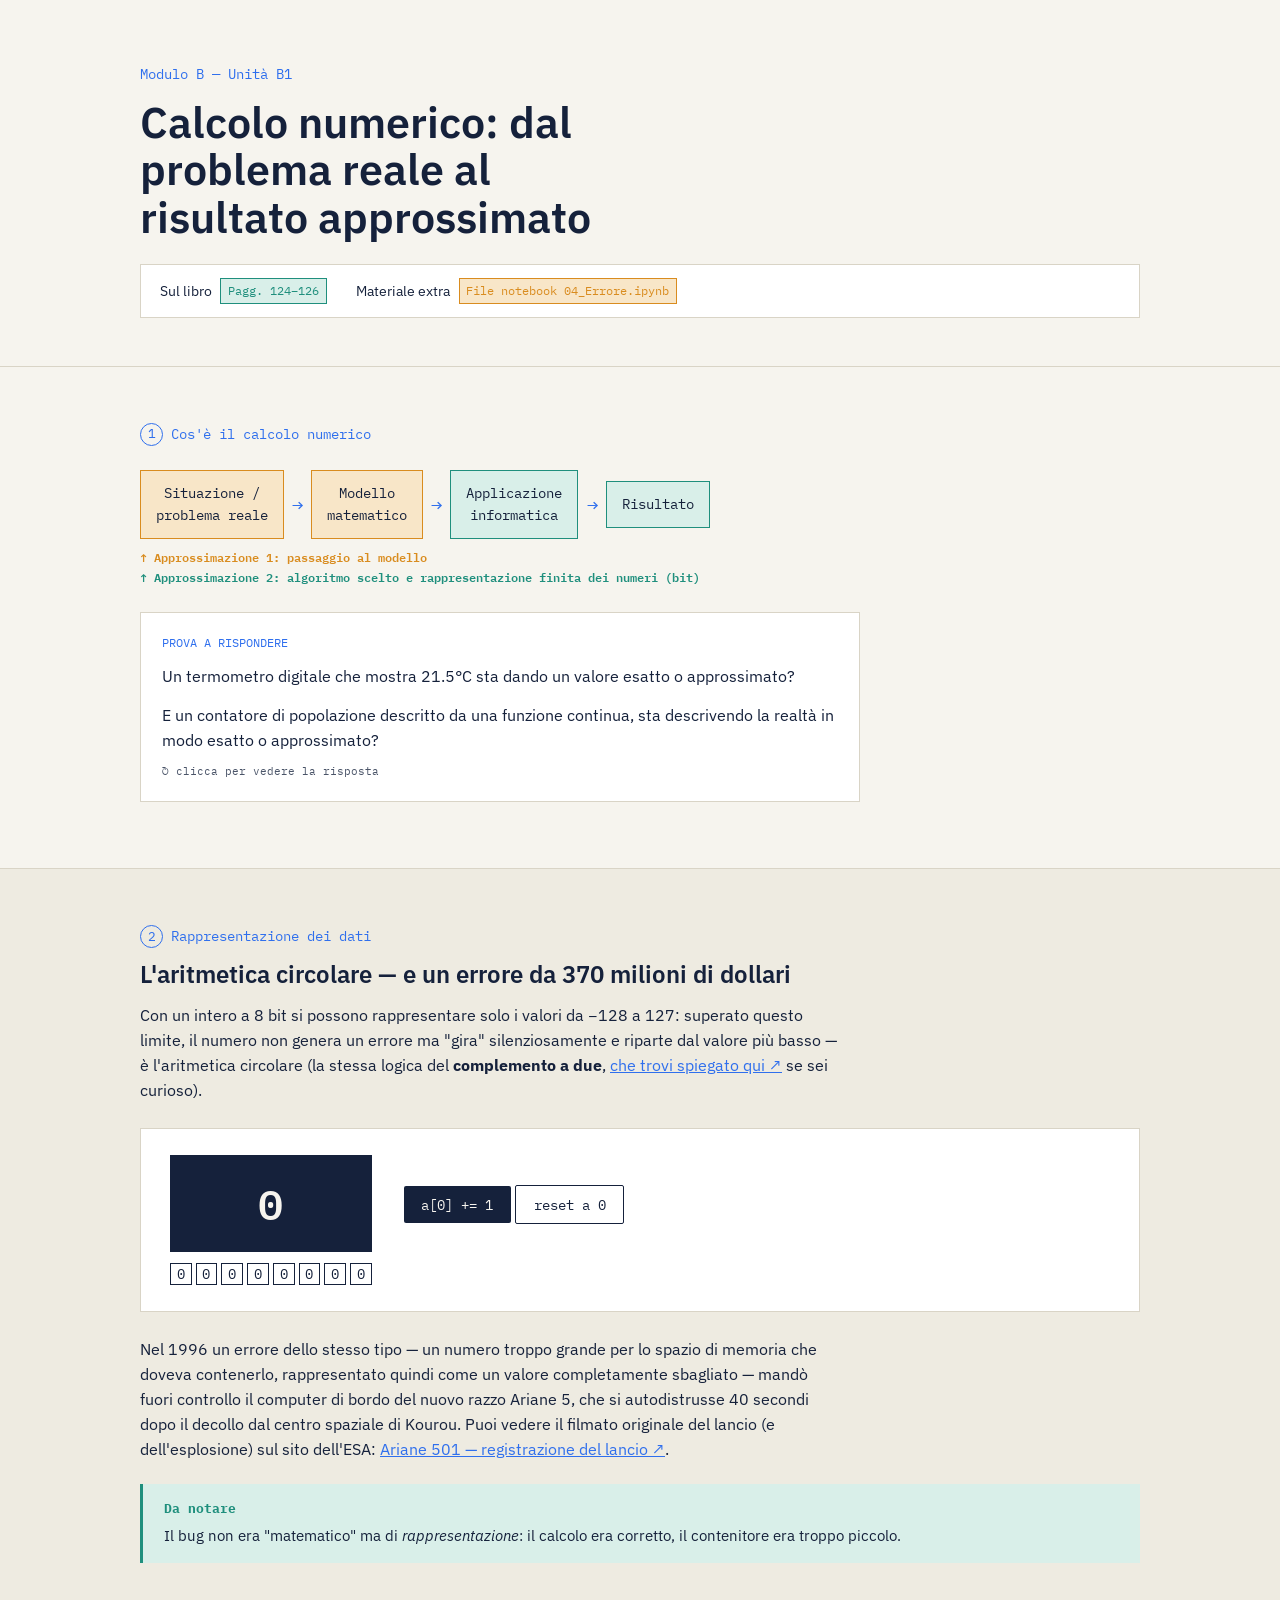
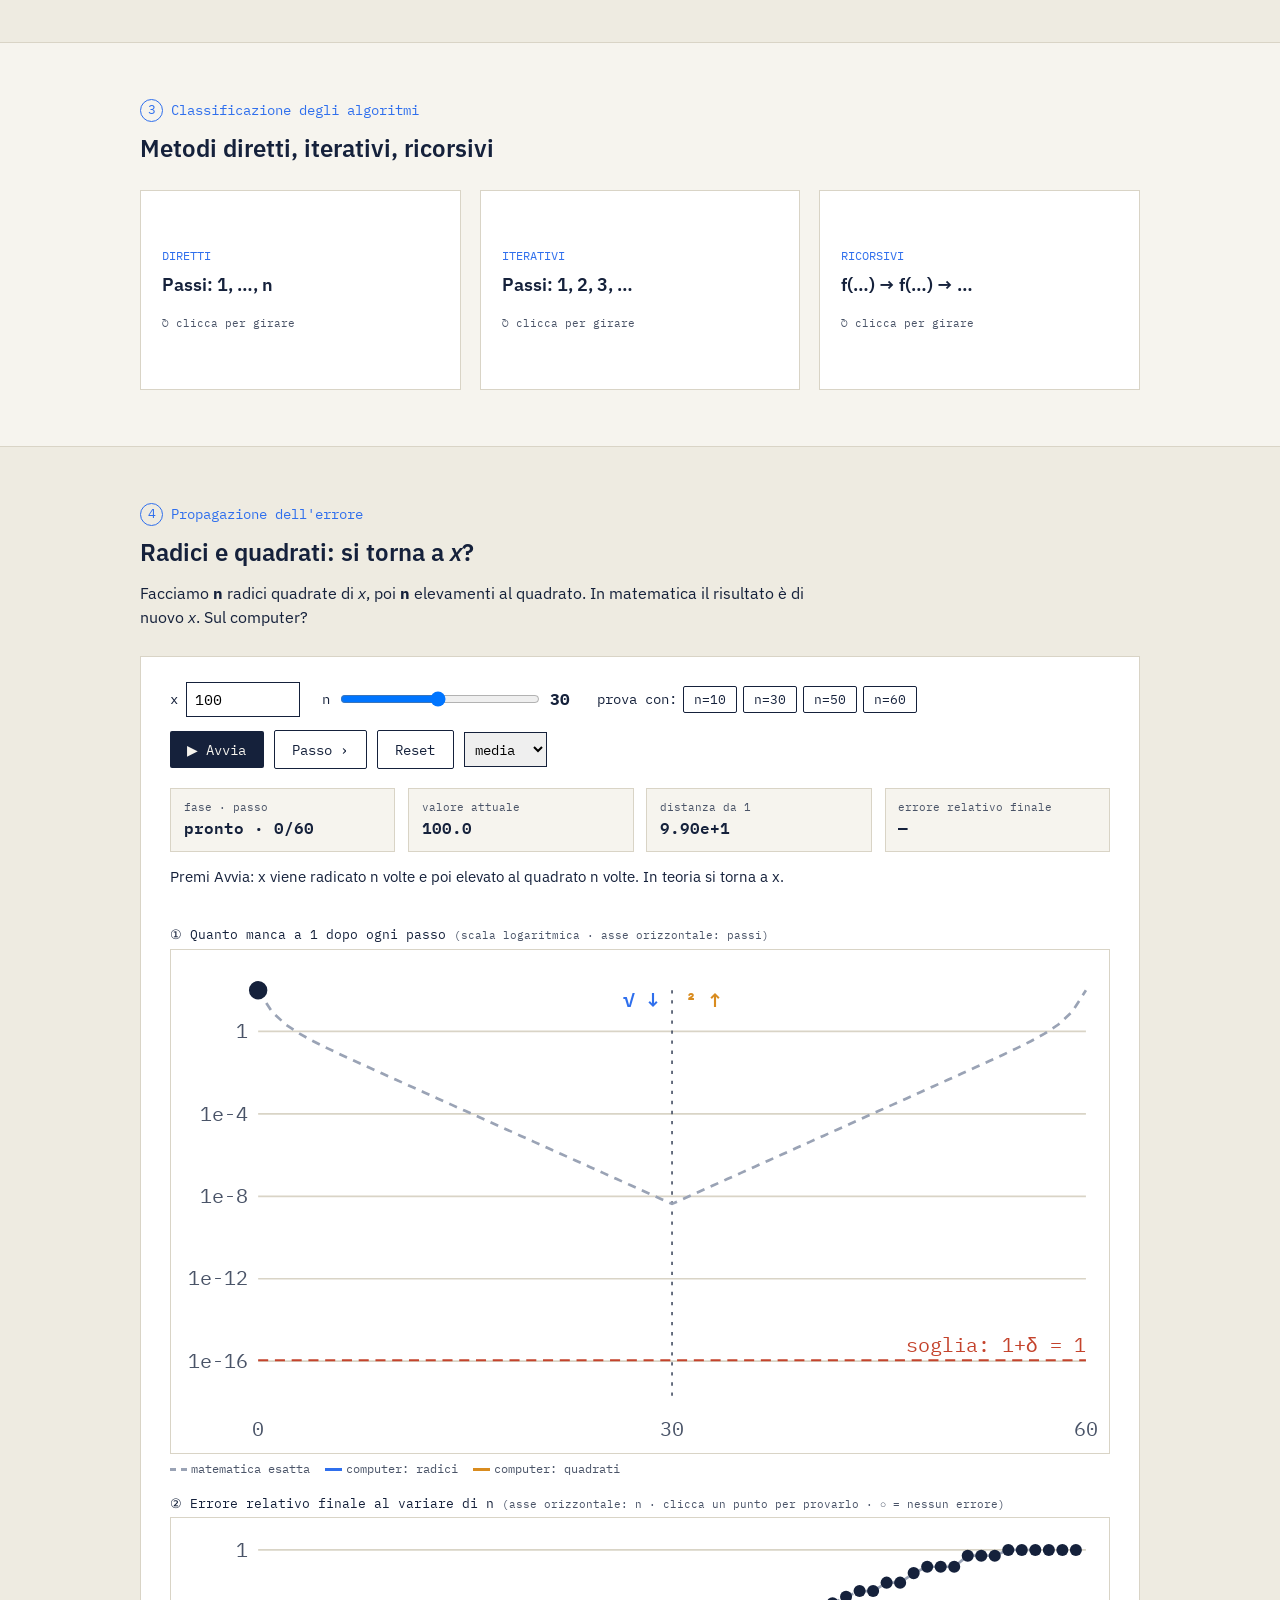
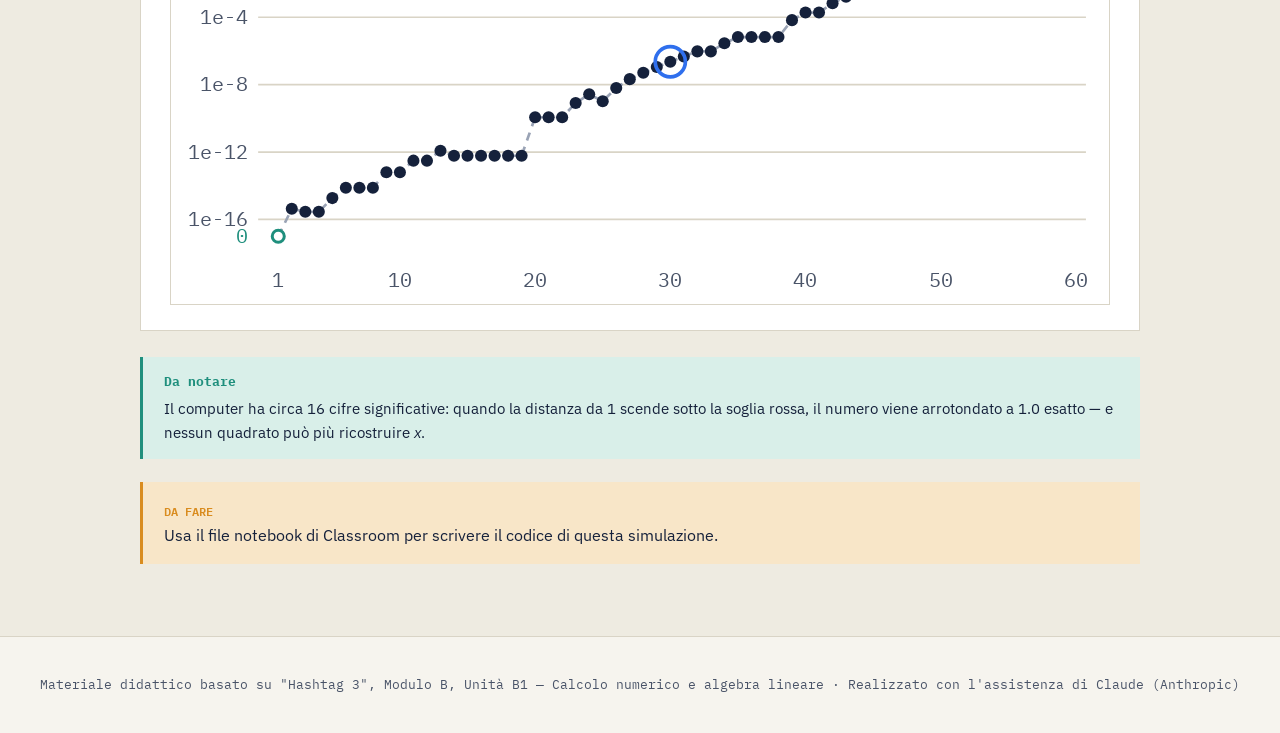
==== commit b68b0cbe: "Aggiunta pagina Zeri funzione" ====
--- a/01-IntroErrore.html
+++ b/01-IntroErrore.html
@@ -7,7 +7,9 @@
   <title>Calcolo numerico ed errore</title>
   <link rel="preconnect" href="https://fonts.googleapis.com">
   <link rel="preconnect" href="https://fonts.gstatic.com" crossorigin>
-  <link href="https://fonts.googleapis.com/css2?family=IBM+Plex+Mono:wght@400;500;600&family=IBM+Plex+Sans:ital,wght@0,400;0,600;1,400&display=swap" rel="stylesheet">
+  <link
+    href="https://fonts.googleapis.com/css2?family=IBM+Plex+Mono:wght@400;500;600&family=IBM+Plex+Sans:ital,wght@0,400;0,600;1,400&display=swap"
+    rel="stylesheet">
   <link href="stile.css" rel="stylesheet">
 </head>
 
@@ -19,7 +21,8 @@
       <h1>Calcolo numerico: dal problema reale al risultato approssimato</h1>
       <div class="legend-box">
         <div class="item">Sul libro <span class="badge onbook">Pagg. 124–126</span></div>
-        <div class="item">Materiale extra <span class="badge extra">File notebook (.ipynb)</span></div>
+        <div class="item">Materiale extra <span class="badge extra">File notebook 04_Errore.ipynb</span>
+        </div>
       </div>
     </div>
   </header>
@@ -47,13 +50,18 @@
         <div class="flip-inner">
           <div class="flip-face front">
             <span class="tag">PROVA A RISPONDERE</span>
-            <p style="margin:.7em 0 0">Un termometro digitale che mostra 21.5°C sta dando un valore esatto o approssimato?</p>
-            <p style="margin:.9em 0 0">E un contatore di popolazione descritto da una funzione continua, sta descrivendo la realtà in modo esatto o approssimato?</p>
+            <p style="margin:.7em 0 0">Un termometro digitale che mostra 21.5°C sta dando un valore esatto o
+              approssimato?</p>
+            <p style="margin:.9em 0 0">E un contatore di popolazione descritto da una funzione continua, sta descrivendo
+              la realtà in modo esatto o approssimato?</p>
             <p class="flip-hint">↻ clicca per vedere la risposta</p>
           </div>
           <div class="flip-face back">
-            <p style="margin:0 0 .8em 0"><strong>Termometro:</strong> valore approssimato — la temperatura reale varia con continuità, ma lo strumento la arrotonda a una cifra decimale (approssimazione nella misura).</p>
-            <p style="margin:0"><strong>Popolazione:</strong> anche qui approssimato. Le persone si contano a interi (1, 2, 3…), mai a "2,7 persone": la realtà è <em>discreta</em>. Descriverla con una funzione continua è una semplificazione — è esattamente il passaggio "Situazione reale → Modello matematico".</p>
+            <p style="margin:0 0 .8em 0"><strong>Termometro:</strong> valore approssimato — la temperatura reale varia
+              con continuità, ma lo strumento la arrotonda a una cifra decimale (approssimazione nella misura).</p>
+            <p style="margin:0"><strong>Popolazione:</strong> anche qui approssimato. Le persone si contano a interi (1,
+              2, 3…), mai a "2,7 persone": la realtà è <em>discreta</em>. Descriverla con una funzione continua è una
+              semplificazione — è esattamente il passaggio "Situazione reale → Modello matematico".</p>
           </div>
         </div>
       </div>
@@ -69,7 +77,8 @@
         non genera un errore ma "gira" silenziosamente e riparte dal valore più basso — è l'aritmetica circolare (la
         stessa logica del <strong>complemento a due</strong>,
         <a href="https://infodoc.altervista.org/esercizi-risolti-conversioni-binario-ottale-esadecimale-con-spiegazione/numeri-relativi-rappresentazione-in-modulo-e-segno-e-in-complemento-a-2/"
-          target="_blank" rel="noopener">che trovi spiegato qui ↗</a> se sei curioso).</p>
+          target="_blank" rel="noopener">che trovi spiegato qui ↗</a> se sei curioso).
+      </p>
 
       <div class="panel">
         <div class="overflow-box" data-overflow-demo data-bits="8">
@@ -90,7 +99,8 @@
         nuovo razzo Ariane 5, che si autodistrusse 40 secondi dopo il decollo dal centro spaziale di Kourou. Puoi vedere
         il filmato originale del lancio (e dell'esplosione) sul sito dell'ESA:
         <a href="https://www.esa.int/ESA_Multimedia/Videos/1996/06/Ariane_501_recording_launch_pad_before_and_at_launch"
-          target="_blank" rel="noopener">Ariane 501 — registrazione del lancio ↗</a>.</p>
+          target="_blank" rel="noopener">Ariane 501 — registrazione del lancio ↗</a>.
+      </p>
 
       <div class="teacher-note"><strong>Da notare</strong>Il bug non era "matematico" ma di <em>rappresentazione</em>:
         il calcolo era corretto, il contenitore era troppo piccolo.</div>
@@ -112,7 +122,8 @@
               <p class="flip-hint">↻ clicca per girare</p>
             </div>
             <div class="flip-face back">
-              <p style="margin:0">Calcolano la soluzione in un numero prevedibile e finito di passi. Esempio: la formula risolutiva di un'equazione di secondo grado.</p>
+              <p style="margin:0">Calcolano la soluzione in un numero prevedibile e finito di passi. Esempio: la formula
+                risolutiva di un'equazione di secondo grado.</p>
             </div>
           </div>
         </div>
@@ -125,7 +136,8 @@
               <p class="flip-hint">↻ clicca per girare</p>
             </div>
             <div class="flip-face back">
-              <p style="margin:0">Partono da valori iniziali e convergono passo dopo passo verso la soluzione. L'approssimazione dipende da quando ci si ferma. Esempio: le serie di Leibniz e Nilakantha per π.</p>
+              <p style="margin:0">Partono da valori iniziali e convergono passo dopo passo verso la soluzione.
+                L'approssimazione dipende da quando ci si ferma. Esempio: le serie di Leibniz e Nilakantha per π.</p>
             </div>
           </div>
         </div>
@@ -138,7 +150,8 @@
               <p class="flip-hint">↻ clicca per girare</p>
             </div>
             <div class="flip-face back">
-              <p style="margin:0">Calcolano valori sempre più vicini alla soluzione tramite una funzione che richiama se stessa.</p>
+              <p style="margin:0">Calcolano valori sempre più vicini alla soluzione tramite una funzione che richiama se
+                stessa.</p>
             </div>
           </div>
         </div>
@@ -181,11 +194,13 @@
           <div class="sim-cell"><span class="lbl">fase · passo</span><span class="v" data-out="phase">—</span></div>
           <div class="sim-cell"><span class="lbl">valore attuale</span><span class="v" data-out="value">—</span></div>
           <div class="sim-cell"><span class="lbl">distanza da 1</span><span class="v" data-out="dist">—</span></div>
-          <div class="sim-cell"><span class="lbl">errore relativo finale</span><span class="v" data-out="err">—</span></div>
+          <div class="sim-cell"><span class="lbl">errore relativo finale</span><span class="v" data-out="err">—</span>
+          </div>
         </div>
         <p class="sim-msg" data-msg></p>
 
-        <div class="sim-cap">① Quanto manca a 1 dopo ogni passo <small>(scala logaritmica · asse orizzontale: passi)</small></div>
+        <div class="sim-cap">① Quanto manca a 1 dopo ogni passo <small>(scala logaritmica · asse orizzontale:
+            passi)</small></div>
         <div class="sim-chart"><svg data-chart-delta role="img" aria-label="Distanza da 1 passo dopo passo"></svg></div>
         <div class="sim-legend">
           <span><i style="border-color:#9aa3b5;border-top-style:dashed"></i>matematica esatta</span>
@@ -193,13 +208,17 @@
           <span><i style="border-color:var(--amber)"></i>computer: quadrati</span>
         </div>
 
-        <div class="sim-cap">② Errore relativo finale al variare di n <small>(asse orizzontale: n · clicca un punto per provarlo · ○ = nessun errore)</small></div>
+        <div class="sim-cap">② Errore relativo finale al variare di n <small>(asse orizzontale: n · clicca un punto per
+            provarlo · ○ = nessun errore)</small></div>
         <div class="sim-chart"><svg data-chart-err role="img" aria-label="Errore relativo in funzione di n"></svg></div>
       </div>
 
-      <div class="teacher-note"><strong>Da notare</strong>Il computer ha circa 16 cifre significative: quando la distanza da 1 scende sotto la soglia rossa, il numero viene arrotondato a 1.0 esatto — e nessun quadrato può più ricostruire <em>x</em>.</div>
-
-      <div class="resource"><span class="tag">DA FARE</span><br>Usa il file notebook di Classroom per scrivere il codice di questa simulazione.</div>
+      <div class="teacher-note"><strong>Da notare</strong>Il computer ha circa 16 cifre significative: quando la
+        distanza da 1 scende sotto la soglia rossa, il numero viene arrotondato a 1.0 esatto — e nessun quadrato può più
+        ricostruire <em>x</em>.</div>
+
+      <div class="resource"><span class="tag">DA FARE</span><br>Usa il file notebook di Classroom per scrivere il codice
+        di questa simulazione.</div>
     </div>
   </section>
 
@@ -209,4 +228,4 @@
   <script src="funzioni.js"></script>
 </body>
 
-</html>
+</html>
--- a/stile.css
+++ b/stile.css
@@ -393,3 +393,12 @@
 @media (max-width: 600px) {
   svg .c-text { font-size: 17px; }
 }
+
+/* ---------- Zeri di una funzione (grafico + tabella) ---------- */
+.bisec-controls label { font-family: var(--font-mono); font-size: .85rem; display: inline-flex; align-items: center; gap: .4em; }
+.panel canvas { width: 100%; display: block; border: 1px solid var(--line); background: #fff; }
+.zeri-hint { font-size: .9rem; color: var(--ink-soft); margin: .3em 0 1em; max-width: none; min-height: 1.4em; }
+.table-scroll { max-height: 260px; overflow: auto; border: 1px solid var(--line); margin-top: 1em; }
+.table-scroll table { margin-top: 0; }
+.table-scroll thead th { position: sticky; top: 0; }
+.converged.fail { color: var(--red); }
